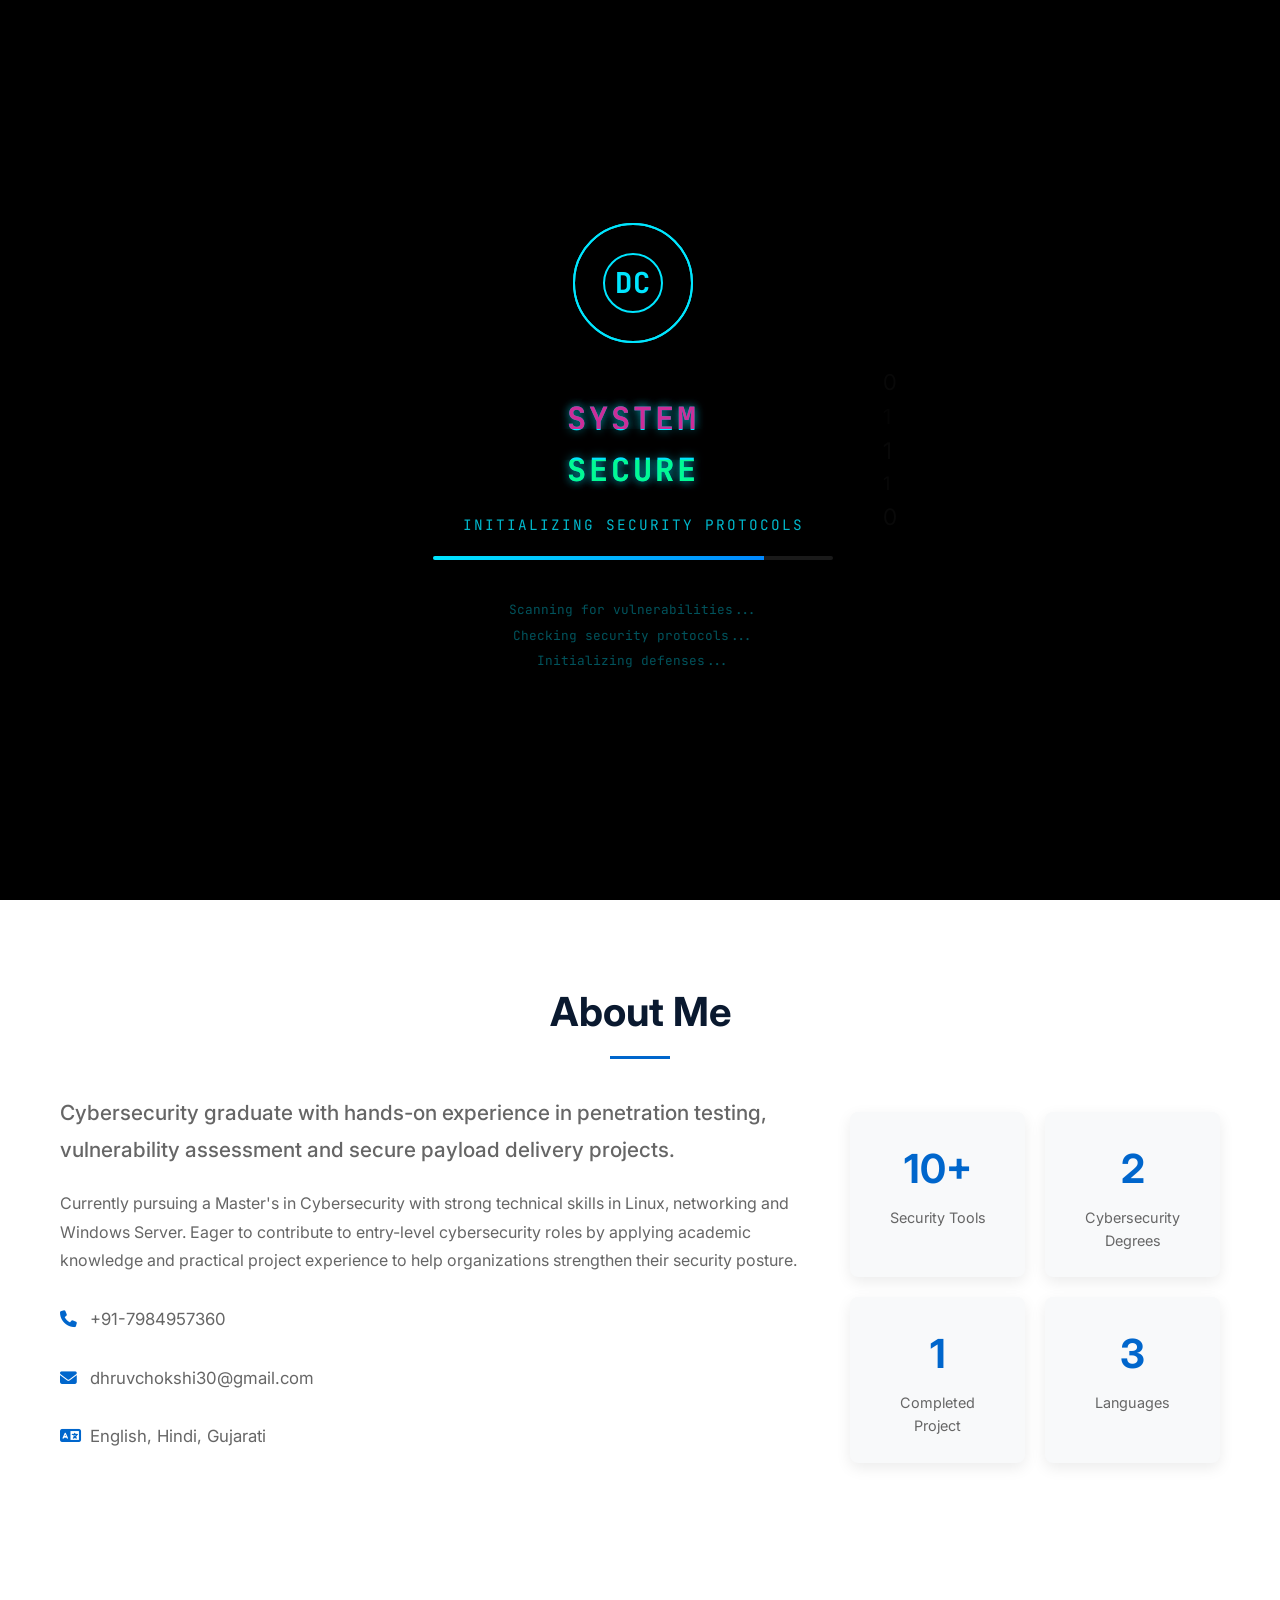
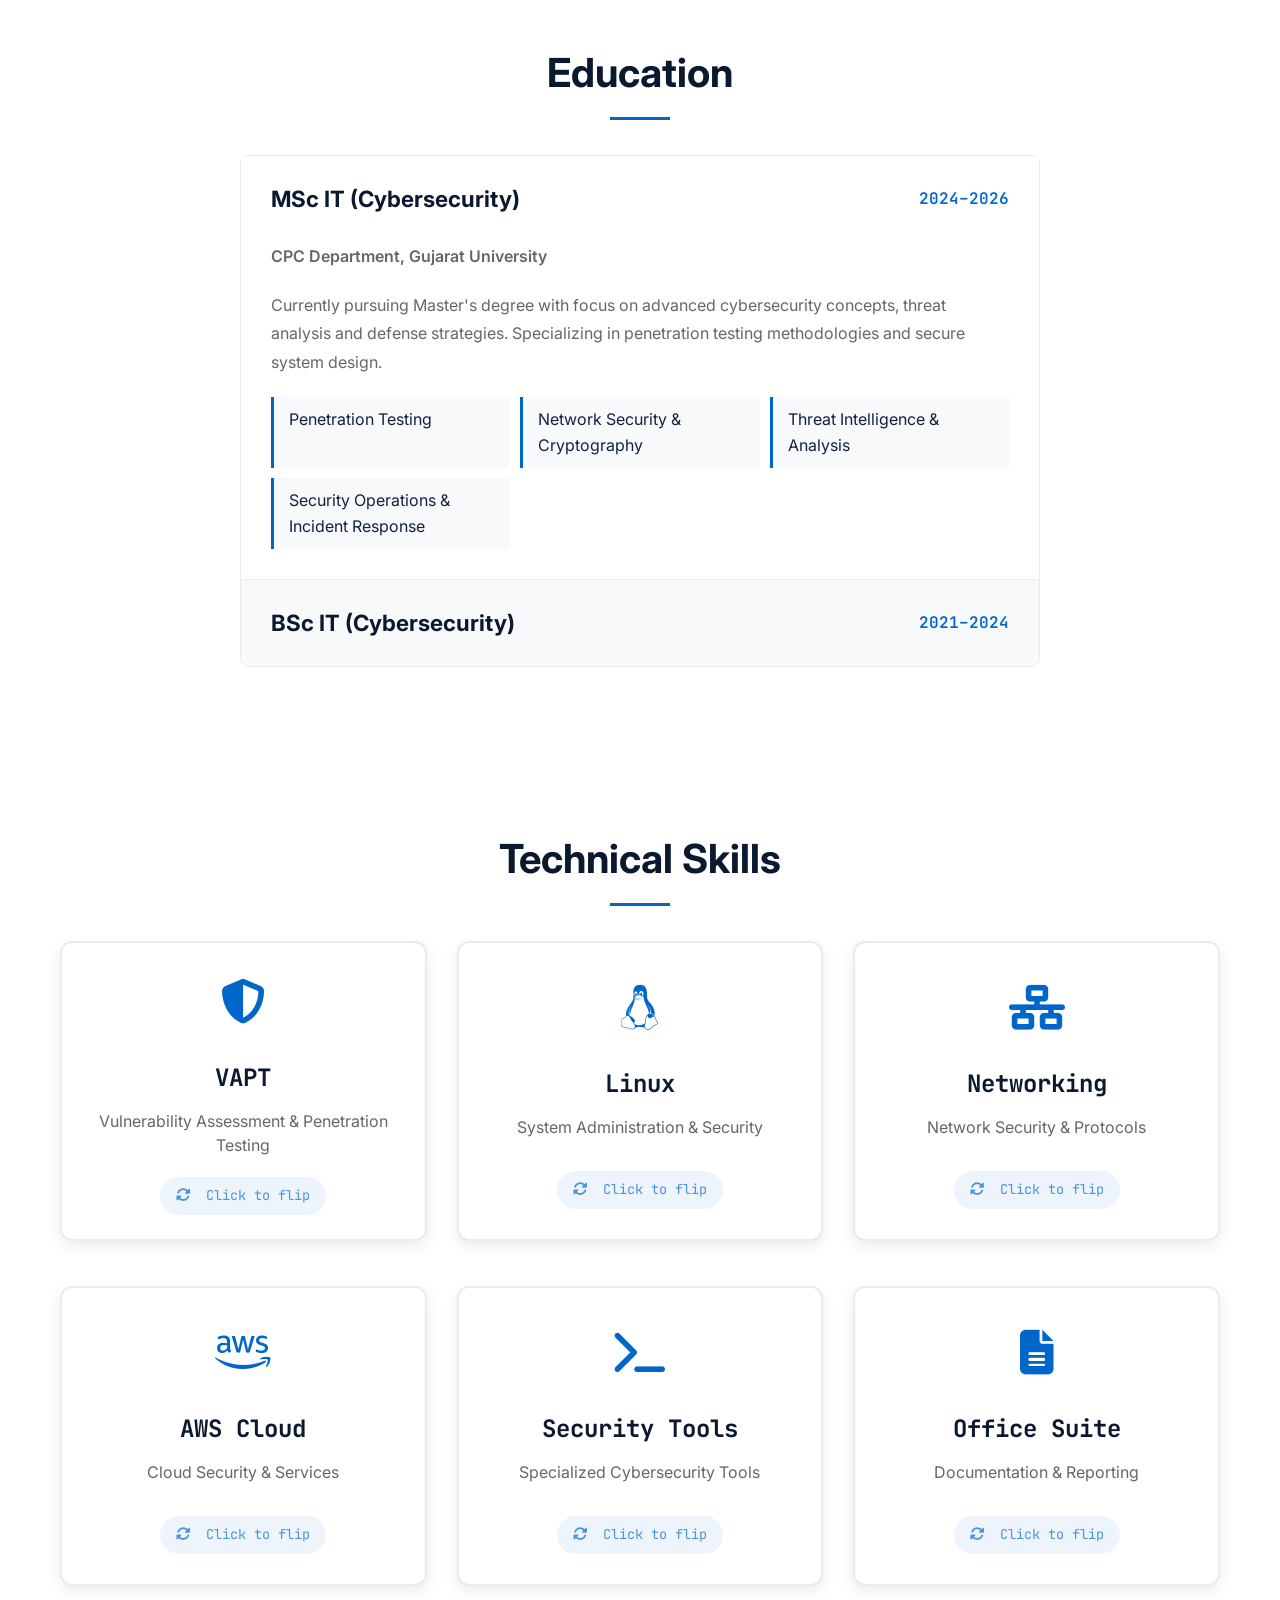
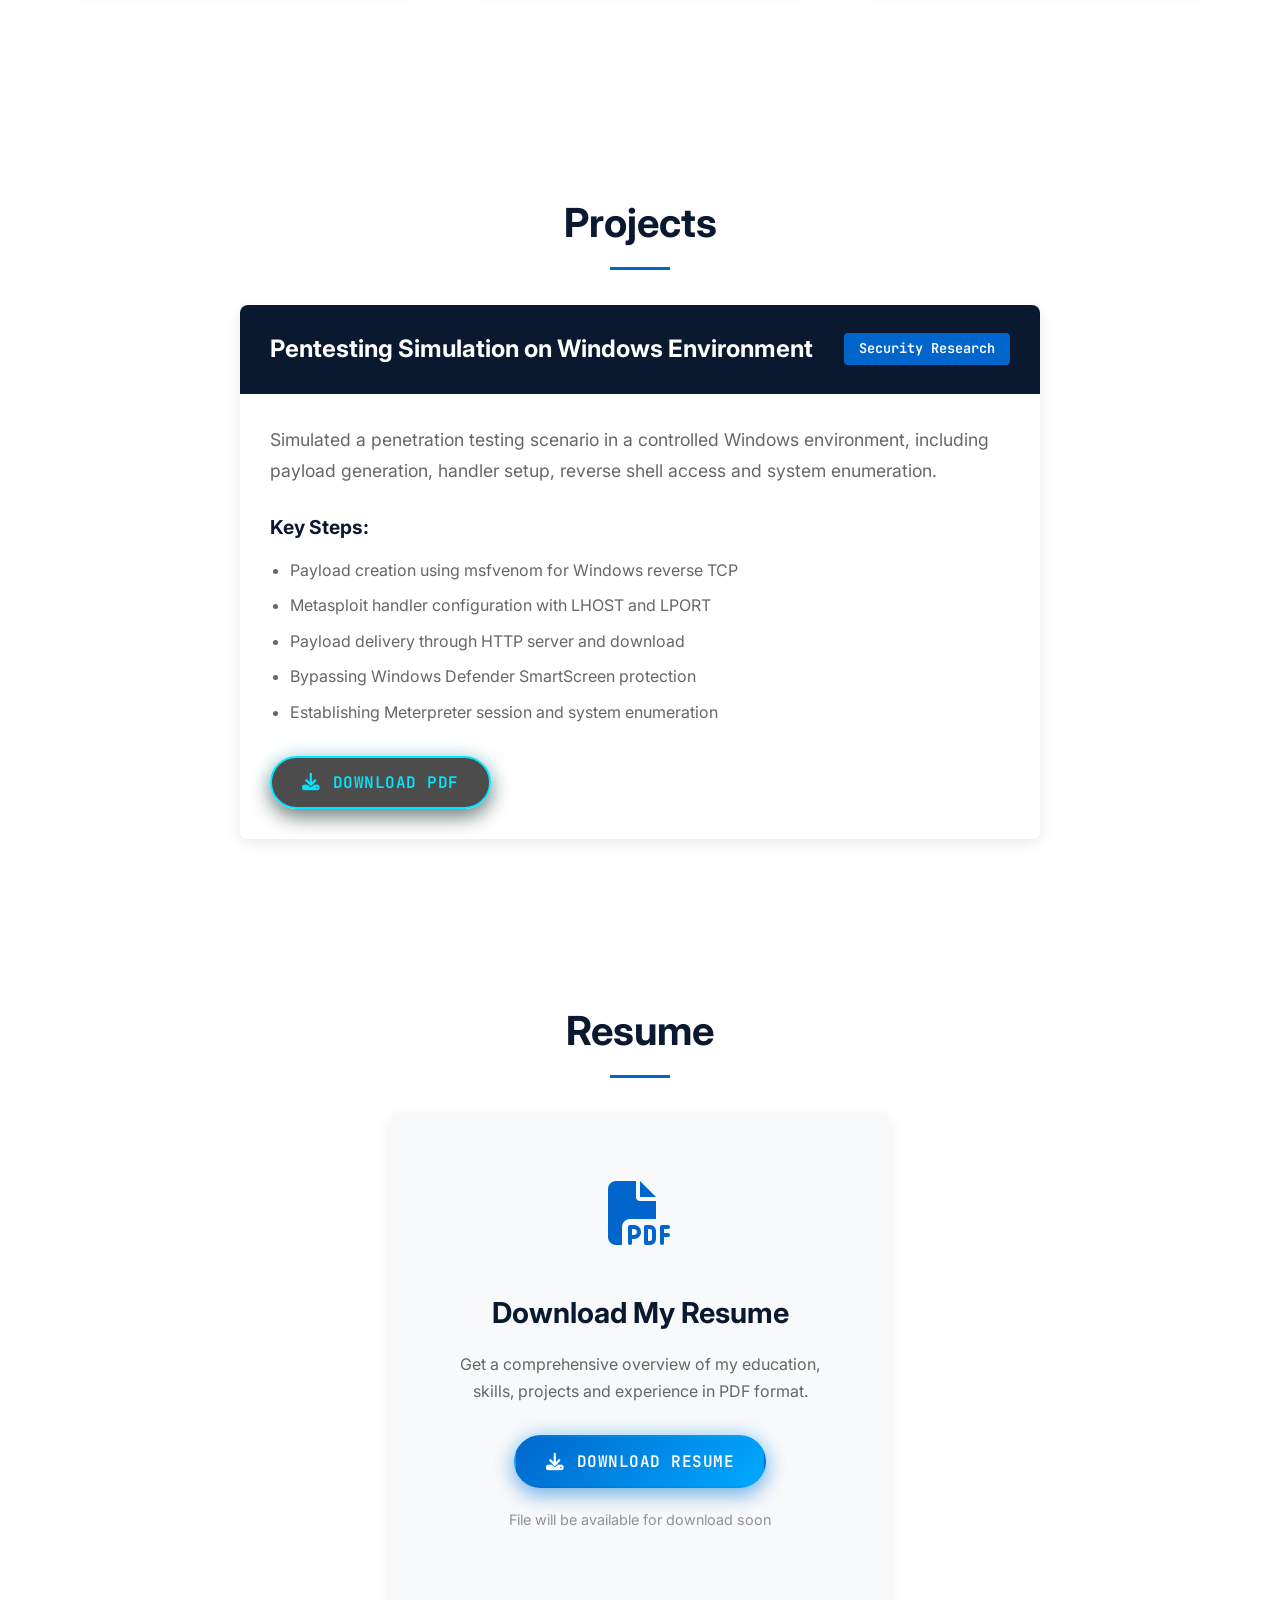
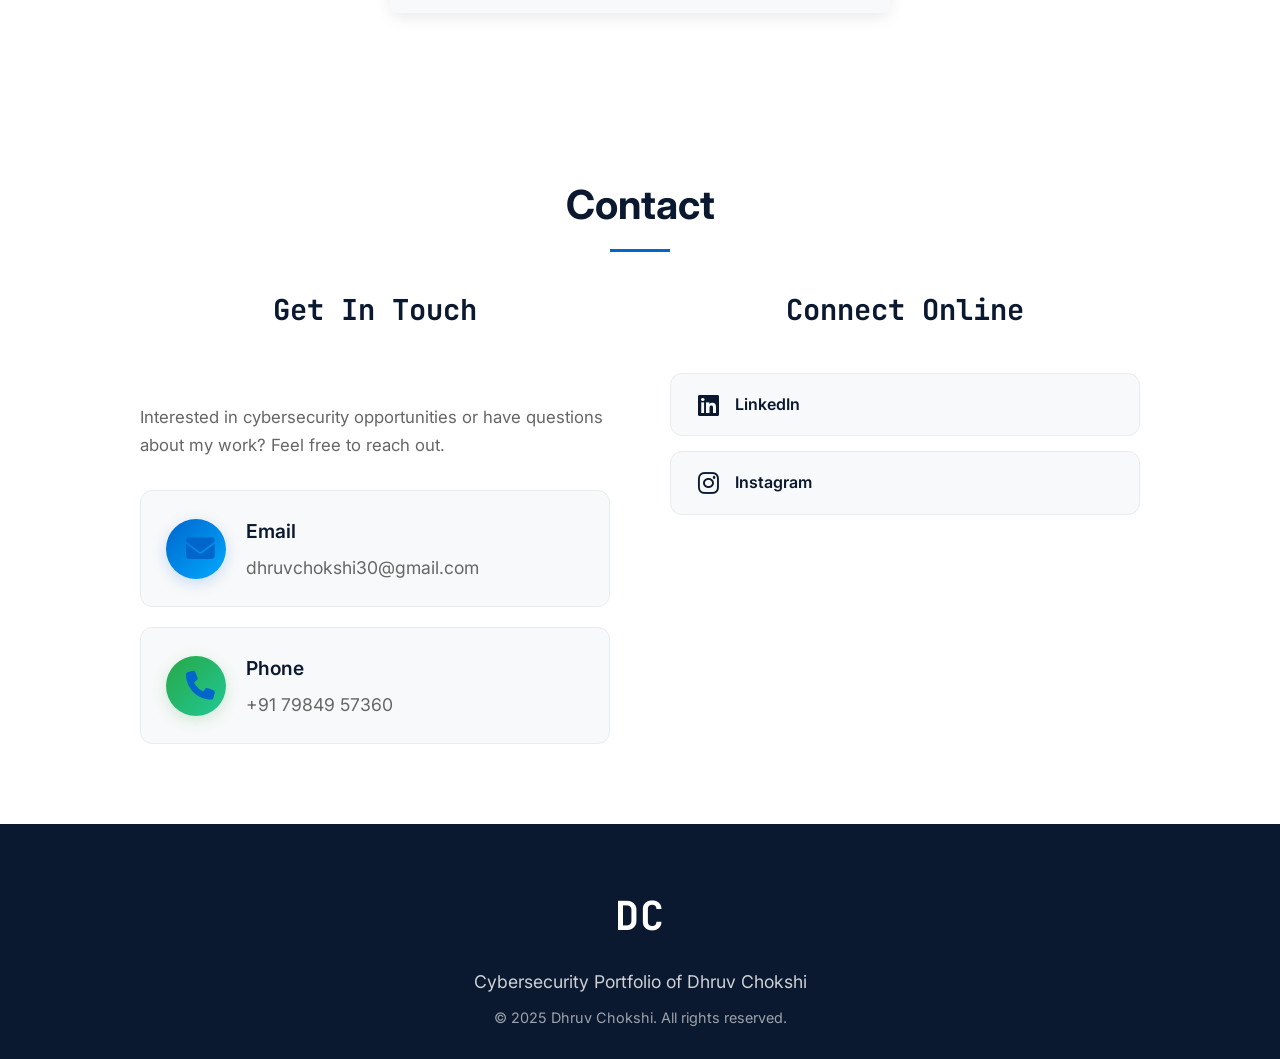
==== index.html @ 3a0dd7cf "Add files via upload" ====
<!DOCTYPE html>
<html lang="en">
<head>
    <meta charset="UTF-8">
    <meta name="viewport" content="width=device-width, initial-scale=1.0, maximum-scale=1.0, user-scalable=no">
    <title>Dhruv Chokshi | Cybersecurity Professional</title>
    <link rel="stylesheet" href="https://cdnjs.cloudflare.com/ajax/libs/font-awesome/6.4.0/css/all.min.css">
    <link rel="preconnect" href="https://fonts.googleapis.com">
    <link rel="preconnect" href="https://fonts.gstatic.com" crossorigin>
    <link href="https://fonts.googleapis.com/css2?family=Inter:wght@300;400;500;600;700&family=JetBrains+Mono:wght@300;400;500&display=swap" rel="stylesheet">
    <link rel="stylesheet" href="style.css">
</head>
<body>
    <!-- Loading Screen -->
    <div class="loading-screen" id="loadingScreen">
        <div class="cyber-loader">
            <div class="loader-shield">
                <div class="shield-ring"></div>
                <div class="shield-ring ring-2"></div>
                <div class="shield-core">
                    <span class="logo-text">DC</span>
                </div>
            </div>
            
            <!-- Glitch Text Container -->
            <div class="glitch-container">
                <div class="glitch-text" data-text="SYSTEM SECURE">SYSTEM SECURE</div>
                <div class="glitch-text glitch-text-2" data-text="SYSTEM SECURE">SYSTEM SECURE</div>
                <div class="glitch-text glitch-text-3" data-text="SYSTEM SECURE">SYSTEM SECURE</div>
                <div class="glitch-text glitch-text-4" data-text="SYSTEM SECURE">SYSTEM SECURE</div>
            </div>
            
            <div class="loading-status">
                <div class="status-text">Initializing Security Protocols</div>
                <div class="progress-container">
                    <div class="progress-bar"></div>
                    <div class="progress-info">
                        <span class="progress-percentage">0%</span>
                        <span class="progress-text">LOADING</span>
                    </div>
                    <!-- Percentage milestones -->
                    <div class="percentage-milestones">
                        <span class="milestone">20%</span>
                        <span class="milestone">50%</span>
                        <span class="milestone">70%</span>
                        <span class="milestone">100%</span>
                    </div>
                </div>
                <div class="scan-text">
                    <span class="scan-line">Scanning for vulnerabilities...</span>
                    <span class="scan-line">Checking security protocols...</span>
                    <span class="scan-line">Initializing defenses...</span>
                </div>
            </div>
        </div>
    </div>
    
    <!-- Navigation -->
    <nav id="navbar" class="navbar">
        <div class="nav-container">
            <a href="#home" class="logo">
                <span class="logo-text">DC</span>
            </a>
            
            <!-- Mobile Menu Button -->
            <div class="hamburger" id="hamburger">
                <div class="line"></div>
                <div class="line"></div>
                <div class="line"></div>
            </div>
            
            <!-- Navigation Menu -->
            <ul class="nav-menu" id="nav-menu">
                <li><a href="#home" class="nav-link">Home</a></li>
                <li><a href="#about" class="nav-link">About</a></li>
                <li><a href="#education" class="nav-link">Education</a></li>
                <li><a href="#skills" class="nav-link">Skills</a></li>
                <li><a href="#projects" class="nav-link">Projects</a></li>
                <li><a href="#contact" class="nav-link">Contact</a></li>
            </ul>
        </div>
    </nav>
    
    <!-- Mobile Overlay -->
    <div class="nav-overlay" id="navOverlay"></div>

    <!-- Hero Section -->
    <section id="home" class="hero">
        <!-- Video Background -->
        <div class="video-background">
            <video autoplay muted loop playsinline class="cyber-video">
                <source src="assets/hero-video.mp4" type="video/mp4">
            </video>
            <div class="video-overlay"></div>
        </div>
        
        <div class="container">
            <div class="hero-content">
                <div class="hero-text">
                    <h1 class="hero-title">Dhruv Chokshi</h1>
                    <h2 class="hero-subtitle">Cybersecurity Graduate</h2>
                    <p class="hero-description">
                        Passionate about securing digital environments through penetration testing, 
                        vulnerability assessment and threat analysis. Seeking entry-level opportunities 
                        to apply cybersecurity expertise.
                    </p>
                    
                    <div class="hero-buttons">
                        <a href="#projects" class="btn btn-primary">View Projects</a>
                        <a href="#contact" class="btn btn-outline">Contact Me</a>
                    </div>
                </div>
            </div>
        </div>
    </section>

    <!-- About Section -->
    <section id="about" class="section about">
        <div class="container">
            <h2 class="section-title">About Me</h2>
            <div class="about-content">
                <div class="about-text">
                    <p class="about-intro">
                        Cybersecurity graduate with hands-on experience in penetration testing, 
                        vulnerability assessment and secure payload delivery projects.
                    </p>
                    <p>
                        Currently pursuing a Master's in Cybersecurity with strong technical skills 
                        in Linux, networking and Windows Server. Eager to contribute to entry-level 
                        cybersecurity roles by applying academic knowledge and practical project 
                        experience to help organizations strengthen their security posture.
                    </p>
                    <div class="contact-info">
                        <p><i class="fas fa-phone"></i> +91-7984957360</p>
                        <p><i class="fas fa-envelope"></i> dhruvchokshi30@gmail.com</p>
                        <p><i class="fas fa-language"></i> English, Hindi, Gujarati</p>
                    </div>
                </div>
                <div class="about-stats">
                    <div class="stat">
                        <h3>10+</h3>
                        <p>Security Tools</p>
                    </div>
                    <div class="stat">
                        <h3>2</h3>
                        <p>Cybersecurity Degrees</p>
                    </div>
                    <div class="stat">
                        <h3>1</h3>
                        <p>Completed Project</p>
                    </div>
                    <div class="stat">
                        <h3>3</h3>
                        <p>Languages</p>
                    </div>
                </div>
            </div>
        </div>
    </section>

    <!-- Education Section -->
    <section id="education" class="section education">
        <div class="container">
            <h2 class="section-title">Education</h2>
            <div class="education-tabs">
                <div class="tab active" data-tab="msc">
                    <div class="tab-header">
                        <h3>MSc IT (Cybersecurity)</h3>
                        <span class="tab-year">2024–2026</span>
                    </div>
                    <div class="tab-content">
                        <div class="tab-details">
                            <p class="institution">CPC Department, Gujarat University</p>
                            <p>Currently pursuing Master's degree with focus on advanced cybersecurity concepts, 
                            threat analysis and defense strategies. Specializing in penetration testing 
                            methodologies and secure system design.</p>
                            <ul class="course-highlights">
                                <li>Penetration Testing</li>
                                <li>Network Security & Cryptography</li>
                                <li>Threat Intelligence & Analysis</li>
                                <li>Security Operations & Incident Response</li>
                            </ul>
                        </div>
                    </div>
                </div>
                <div class="tab" data-tab="bsc">
                    <div class="tab-header">
                        <h3>BSc IT (Cybersecurity)</h3>
                        <span class="tab-year">2021–2024</span>
                    </div>
                    <div class="tab-content">
                        <div class="tab-details">
                            <p class="institution">CPC Department, Gujarat University</p>
                            <p>Completed Bachelor's degree with foundational knowledge in cybersecurity 
                            principles, network security and ethical hacking. Developed practical skills 
                            through hands-on labs and projects.</p>
                            <ul class="course-highlights">
                                <li>Cybersecurity Fundamentals</li>
                                <li>Network Security Principles</li>
                                <li>Ethical Hacking Techniques</li>
                                <li>Secure System Administration</li>
                            </ul>
                        </div>
                    </div>
                </div>
            </div>
        </div>
    </section>

    <!-- Skills Section with Flip Cards -->
    <section id="skills" class="section skills">
        <div class="container">
            <h2 class="section-title">Technical Skills</h2>
            <div class="skills-grid">
                <!-- Flip Card 1 -->
                <div class="flip-card">
                    <div class="flip-card-inner">
                        <div class="flip-card-front">
                            <div class="skill-icon">
                                <i class="fas fa-shield-alt"></i>
                            </div>
                            <h3>VAPT</h3>
                            <p>Vulnerability Assessment & Penetration Testing</p>
                            <div class="flip-hint">
                                <i class="fas fa-sync-alt"></i> Click to flip
                            </div>
                        </div>
                        <div class="flip-card-back">
                            <h3>VAPT Tools</h3>
                            <ul class="skill-list">
                                <li>Nmap & Wireshark</li>
                                <li>Burp Suite</li>
                                <li>Metasploit Framework</li>
                                <li>OpenVAS</li>
                                <li>OWASP ZAP</li>
                            </ul>
                        </div>
                    </div>
                </div>

                <!-- Flip Card 2 -->
                <div class="flip-card">
                    <div class="flip-card-inner">
                        <div class="flip-card-front">
                            <div class="skill-icon">
                                <i class="fab fa-linux"></i>
                            </div>
                            <h3>Linux</h3>
                            <p>System Administration & Security</p>
                            <div class="flip-hint">
                                <i class="fas fa-sync-alt"></i> Click to flip
                            </div>
                        </div>
                        <div class="flip-card-back">
                            <h3>Linux Skills</h3>
                            <ul class="skill-list">
                                <li>Kali Linux</li>
                                <li>Ubuntu Server</li>
                                <li>Bash Scripting</li>
                                <li>System Hardening</li>
                                <li>Security Tools Setup</li>
                            </ul>
                        </div>
                    </div>
                </div>

                <!-- Flip Card 3 -->
                <div class="flip-card">
                    <div class="flip-card-inner">
                        <div class="flip-card-front">
                            <div class="skill-icon">
                                <i class="fas fa-network-wired"></i>
                            </div>
                            <h3>Networking</h3>
                            <p>Network Security & Protocols</p>
                            <div class="flip-hint">
                                <i class="fas fa-sync-alt"></i> Click to flip
                            </div>
                        </div>
                        <div class="flip-card-back">
                            <h3>Networking Skills</h3>
                            <ul class="skill-list">
                                <li>TCP/IP Protocols</li>
                                <li>Firewall Configuration</li>
                                <li>VPN Setup</li>
                                <li>Network Monitoring</li>
                                <li>Traffic Analysis</li>
                            </ul>
                        </div>
                    </div>
                </div>

                <!-- Flip Card 4 -->
                <div class="flip-card">
                    <div class="flip-card-inner">
                        <div class="flip-card-front">
                            <div class="skill-icon">
                                <i class="fab fa-aws"></i>
                            </div>
                            <h3>AWS Cloud</h3>
                            <p>Cloud Security & Services</p>
                            <div class="flip-hint">
                                <i class="fas fa-sync-alt"></i> Click to flip
                            </div>
                        </div>
                        <div class="flip-card-back">
                            <h3>AWS Skills</h3>
                            <ul class="skill-list">
                                <li>EC2 & S3 Security</li>
                                <li>IAM Policies</li>
                                <li>VPC Configuration</li>
                                <li>CloudWatch Monitoring</li>
                                <li>Security Groups</li>
                            </ul>
                        </div>
                    </div>
                </div>

                <!-- Flip Card 5 -->
                <div class="flip-card">
                    <div class="flip-card-inner">
                        <div class="flip-card-front">
                            <div class="skill-icon">
                                <i class="fas fa-terminal"></i>
                            </div>
                            <h3>Security Tools</h3>
                            <p>Specialized Cybersecurity Tools</p>
                            <div class="flip-hint">
                                <i class="fas fa-sync-alt"></i> Click to flip
                            </div>
                        </div>
                        <div class="flip-card-back">
                            <h3>Tool Proficiency</h3>
                            <ul class="skill-list">
                                <li>Metasploit</li>
                                <li>Burp Suite Pro</li>
                                <li>John the Ripper</li>
                                <li>Hashcat</li>
                                <li>Snort IDS</li>
                            </ul>
                        </div>
                    </div>
                </div>

                <!-- Flip Card 6 -->
                <div class="flip-card">
                    <div class="flip-card-inner">
                        <div class="flip-card-front">
                            <div class="skill-icon">
                                <i class="fas fa-file-alt"></i>
                            </div>
                            <h3>Office Suite</h3>
                            <p>Documentation & Reporting</p>
                            <div class="flip-hint">
                                <i class="fas fa-sync-alt"></i> Click to flip
                            </div>
                        </div>
                        <div class="flip-card-back">
                            <h3>Office Skills</h3>
                            <ul class="skill-list">
                                <li>Technical Documentation</li>
                                <li>Vulnerability Reports</li>
                                <li>Presentation Slides</li>
                                <li>Data Analysis</li>
                                <li>Project Planning</li>
                            </ul>
                        </div>
                    </div>
                </div>
            </div>
        </div>
    </section>

    <!-- Projects Section -->
    <section id="projects" class="section projects">
        <div class="container">
            <h2 class="section-title">Projects</h2>
            <div class="project-card">
                <div class="project-header">
                    <h3>Pentesting Simulation on Windows Environment</h3>
                    <div class="project-tag">Security Research</div>
                </div>
                <div class="project-content">
                    <p class="project-description">
                        Simulated a penetration testing scenario in a controlled Windows environment, 
                        including payload generation, handler setup, reverse shell access and system enumeration.
                    </p>
                    <div class="project-details">
                        <h4>Key Steps:</h4>
                        <ul>
                            <li>Payload creation using msfvenom for Windows reverse TCP</li>
                            <li>Metasploit handler configuration with LHOST and LPORT</li>
                            <li>Payload delivery through HTTP server and download</li>
                            <li>Bypassing Windows Defender SmartScreen protection</li>
                            <li>Establishing Meterpreter session and system enumeration</li>
                        </ul>
                    </div>
                    <div class="project-actions">
                        
                        <button class="btn btn-outline" id="download-ppt-btn">
                            <i class="fas fa-download"></i> Download PDF
                        </button>
                    </div>
                </div>
            </div>
        </div>
    </section>

    <!-- Resume Section -->
    <section id="resume" class="section resume">
        <div class="container">
            <h2 class="section-title">Resume</h2>
            <div class="resume-content">
                <div class="resume-card">
                    <div class="resume-icon">
                        <i class="fas fa-file-pdf"></i>
                    </div>
                    <h3>Download My Resume</h3>
                    <p>Get a comprehensive overview of my education, skills, projects and experience in PDF format.</p>
                    <button class="btn btn-primary" id="download-resume-btn">
                        <i class="fas fa-download"></i> Download Resume
                    </button>
                    <p class="resume-note">File will be available for download soon</p>
                </div>
            </div>
        </div>
    </section>

    <!-- Contact Section -->
    <section id="contact" class="section contact">
        <div class="container">
            <h2 class="section-title">Contact</h2>
            
            <!-- Headings in same line -->
            <div class="contact-headings">
                <h3 class="contact-heading">Get In Touch</h3>
                <h3 class="contact-heading">Connect Online</h3>
            </div>
            
            <!-- Content below headings -->
            <div class="contact-details">
                <div class="contact-info">
                    <p>Interested in cybersecurity opportunities or have questions about my work? Feel free to reach out.</p>
                    
                    <div class="contact-methods">
                        <a href="mailto:dhruvchokshi30@gmail.com" class="contact-method">
                            <div class="method-icon email-icon">
                                <i class="fas fa-envelope"></i>
                            </div>
                            <div class="method-details">
                                <h4>Email</h4>
                                <p>dhruvchokshi30@gmail.com</p>
                            </div>
                        </a>
                        
                        <a href="tel:+917984957360" class="contact-method">
                            <div class="method-icon phone-icon">
                                <i class="fas fa-phone"></i>
                            </div>
                            <div class="method-details">
                                <h4>Phone</h4>
                                <p>+91 79849 57360</p>
                            </div>
                        </a>
                    </div>
                </div>
                
                <div class="social-links">
                    <div class="social-icons">
                        <a href="https://linkedin.com" target="_blank" class="social-btn linkedin">
                            <i class="fab fa-linkedin"></i>
                            LinkedIn
                        </a>
                        <a href="https://instagram.com" target="_blank" class="social-btn instagram">
                            <i class="fab fa-instagram"></i>
                            Instagram
                        </a>
                    </div>
                </div>
            </div>
        </div>
    </section>
    
    <!-- Footer -->
    <footer class="footer">
        <div class="container">
            <div class="footer-content">
                <div class="footer-logo">DC</div>
                <p class="footer-text">Cybersecurity Portfolio of Dhruv Chokshi</p>
                <p class="footer-copyright">© 2025 Dhruv Chokshi. All rights reserved.</p>
            </div>
        </div>
    </footer>

    <script src="script.js"></script>
</body>
</html>
---- style.css ----
/* style.css */
:root {
    --primary: #0a192f;
    --secondary: #112240;
    --accent: #0066cc;
    --light: #f8f9fa;
    --white: #ffffff;
    --gray: #666666;
    --light-gray: #e9ecef;
    --shadow: 0 5px 15px rgba(0, 0, 0, 0.08);
    --transition: all 0.3s ease;
}

* {
    margin: 0;
    padding: 0;
    box-sizing: border-box;
}

html {
    scroll-behavior: smooth;
}

body {
    font-family: 'Inter', sans-serif;
    line-height: 1.6;
    color: #333;
    background-color: var(--white);
    overflow-x: hidden;
}

.container {
    width: 100%;
    max-width: 1200px;
    margin: 0 auto;
    padding: 0 20px;
}

.section {
    padding: 80px 0;
}

.section-title {
    font-size: 2.5rem;
    font-weight: 700;
    margin-bottom: 50px;
    text-align: center;
    color: var(--primary);
    position: relative;
}

.section-title::after {
    content: '';
    position: absolute;
    width: 60px;
    height: 3px;
    background: var(--accent);
    bottom: -15px;
    left: 50%;
    transform: translateX(-50%);
}

/* ========== LOADING SCREEN ========== */
.loading-screen {
    position: fixed;
    top: 0;
    left: 0;
    width: 100%;
    height: 100%;
    background-color: #000000;
    display: flex;
    justify-content: center;
    align-items: center;
    z-index: 9999;
    transition: opacity 0.5s ease, visibility 0.5s ease;
}

.loading-screen.hidden {
    opacity: 0;
    visibility: hidden;
}

.cyber-loader {
    text-align: center;
    max-width: 500px;
    width: 100%;
    padding: 20px;
}

.loader-shield {
    position: relative;
    width: 120px;
    height: 120px;
    margin: 0 auto 50px;
}

.shield-ring {
    position: absolute;
    top: 0;
    left: 0;
    width: 100%;
    height: 100%;
    border: 2px solid #00e6ff;
    border-radius: 50%;
    animation: pulseRing 2s ease-in-out infinite;
}

.shield-ring.ring-2 {
    animation-delay: 1s;
}

.shield-core {
    position: absolute;
    top: 50%;
    left: 50%;
    transform: translate(-50%, -50%);
    width: 60px;
    height: 60px;
    background: #000000;
    border-radius: 50%;
    display: flex;
    align-items: center;
    justify-content: center;
    font-size: 1.8rem;
    color: #00e6ff;
    font-family: 'JetBrains Mono', monospace;
    font-weight: 700;
    letter-spacing: 1px;
    border: 2px solid #00e6ff;
}

@keyframes pulseRing {
    0% {
        transform: scale(0.8);
        opacity: 0.8;
        border-color: #00e6ff;
    }
    50% {
        transform: scale(1);
        opacity: 0.3;
        border-color: #0088ff;
    }
    100% {
        transform: scale(0.8);
        opacity: 0.8;
        border-color: #00e6ff;
    }
}

/* Professional Glitch Effect */
.glitch-container {
    position: relative;
    margin: 40px auto;
    height: 60px;
}

.glitch-text {
    position: absolute;
    top: 0;
    left: 50%;
    transform: translateX(-50%);
    font-family: 'JetBrains Mono', monospace;
    font-size: 2rem;
    font-weight: 700;
    color: #00e6ff;
    text-transform: uppercase;
    letter-spacing: 3px;
    text-shadow: 0 0 10px rgba(0, 230, 255, 0.5);
}

/* Original text */
.glitch-text {
    animation: glitch-main 3s infinite;
}

/* Glitch layers */
.glitch-text-2 {
    color: #ff0080;
    animation: glitch-2 3s infinite;
    clip-path: polygon(0 0, 100% 0, 100% 35%, 0 35%);
    opacity: 0.8;
}

.glitch-text-3 {
    color: #00ff80;
    animation: glitch-3 3s infinite;
    clip-path: polygon(0 65%, 100% 65%, 100% 100%, 0 100%);
    opacity: 0.8;
}

.glitch-text-4 {
    color: #ffff00;
    animation: glitch-4 3s infinite;
    opacity: 0;
}

/* Glitch animations */
@keyframes glitch-main {
    0%, 100% {
        transform: translateX(-50%);
    }
    5% {
        transform: translate(calc(-50% - 2px), 1px);
    }
    10% {
        transform: translateX(-50%);
    }
    15% {
        transform: translate(calc(-50% + 2px), -1px);
    }
    20% {
        transform: translateX(-50%);
    }
    45% {
        transform: translateX(-50%);
    }
    50% {
        transform: translate(calc(-50% - 1px), 2px);
    }
    55% {
        transform: translateX(-50%);
    }
    60% {
        transform: translate(calc(-50% + 1px), -2px);
    }
    65% {
        transform: translateX(-50%);
    }
}

@keyframes glitch-2 {
    0%, 100% {
        transform: translateX(-50%);
        opacity: 0;
    }
    2%, 6% {
        transform: translate(calc(-50% - 3px), 0);
        opacity: 0.8;
    }
    8% {
        transform: translateX(-50%);
        opacity: 0;
    }
    52%, 56% {
        transform: translate(calc(-50% + 3px), 0);
        opacity: 0.8;
    }
    58% {
        transform: translateX(-50%);
        opacity: 0;
    }
}

@keyframes glitch-3 {
    0%, 100% {
        transform: translateX(-50%);
        opacity: 0;
    }
    4%, 8% {
        transform: translate(calc(-50% + 3px), 0);
        opacity: 0.8;
    }
    10% {
        transform: translateX(-50%);
        opacity: 0;
    }
    54%, 58% {
        transform: translate(calc(-50% - 3px), 0);
        opacity: 0.8;
    }
    60% {
        transform: translateX(-50%);
        opacity: 0;
    }
}

@keyframes glitch-4 {
    0%, 100% {
        opacity: 0;
        transform: translateX(-50%) scale(1);
    }
    30% {
        opacity: 0.5;
        transform: translateX(-50%) scale(1.02);
    }
    32% {
        opacity: 0;
    }
}

/* Loading Status */
.loading-status {
    margin-top: 60px;
}

.status-text {
    color: #00e6ff;
    margin-bottom: 20px;
    font-family: 'JetBrains Mono', monospace;
    font-size: 0.9rem;
    text-transform: uppercase;
    letter-spacing: 2px;
    opacity: 0.8;
}

.progress-container {
    position: relative;
    height: 4px;
    background: rgba(255, 255, 255, 0.1);
    border-radius: 2px;
    overflow: hidden;
    margin-bottom: 20px;
    max-width: 400px;
    margin-left: auto;
    margin-right: auto;
}

.progress-bar {
    position: absolute;
    top: 0;
    left: 0;
    height: 100%;
    width: 0%;
    background: linear-gradient(90deg, #00e6ff, #0088ff);
    transition: width 0.3s ease;
}

.progress-info {
    display: flex;
    justify-content: space-between;
    align-items: center;
    max-width: 400px;
    margin: 0 auto 15px;
    font-family: 'JetBrains Mono', monospace;
}

.progress-percentage {
    color: #00e6ff;
    font-size: 1.5rem;
    font-weight: 700;
    text-shadow: 0 0 10px rgba(0, 230, 255, 0.5);
}

.progress-text {
    color: rgba(255, 255, 255, 0.6);
    font-size: 0.9rem;
    text-transform: uppercase;
    letter-spacing: 1px;
}

/* Percentage Milestones */
.percentage-milestones {
    display: flex;
    justify-content: space-between;
    max-width: 400px;
    margin: 0 auto;
    position: relative;
    padding-top: 20px;
}

.percentage-milestones::before {
    content: '';
    position: absolute;
    top: 8px;
    left: 0;
    width: 100%;
    height: 1px;
    background: rgba(0, 230, 255, 0.2);
}

.milestone {
    color: rgba(255, 255, 255, 0.4);
    font-family: 'JetBrains Mono', monospace;
    font-size: 0.8rem;
    position: relative;
    transition: all 0.3s ease;
}

.milestone::before {
    content: '';
    position: absolute;
    top: -13px;
    left: 50%;
    transform: translateX(-50%);
    width: 6px;
    height: 6px;
    background: rgba(0, 230, 255, 0.3);
    border-radius: 50%;
}

.milestone.active {
    color: #00e6ff;
    text-shadow: 0 0 8px rgba(0, 230, 255, 0.5);
}

.milestone.active::before {
    background: #00e6ff;
    box-shadow: 0 0 10px rgba(0, 230, 255, 0.8);
    animation: milestonePulse 1s infinite;
}

@keyframes milestonePulse {
    0%, 100% {
        transform: translateX(-50%) scale(1);
    }
    50% {
        transform: translateX(-50%) scale(1.5);
    }
}

.scan-text {
    margin-top: 40px;
}

.scan-line {
    display: block;
    color: rgba(0, 230, 255, 0.6);
    font-family: 'JetBrains Mono', monospace;
    font-size: 0.8rem;
    opacity: 0.6;
    margin-bottom: 5px;
    animation: scanFade 3s ease-in-out infinite;
}

.scan-line:nth-child(2) {
    animation-delay: 1s;
}

.scan-line:nth-child(3) {
    animation-delay: 2s;
}

@keyframes scanFade {
    0%, 100% {
        opacity: 0.3;
    }
    50% {
        opacity: 1;
    }
}

/* ========== NAVIGATION ========== */
.navbar {
    position: fixed;
    top: 0;
    width: 100%;
    background-color: rgba(10, 25, 47, 0.95);
    backdrop-filter: blur(10px);
    z-index: 1000;
    transition: var(--transition);
    border-bottom: 1px solid rgba(0, 230, 255, 0.1);
}

.nav-container {
    display: flex;
    justify-content: space-between;
    align-items: center;
    padding: 20px;
    max-width: 1200px;
    margin: 0 auto;
}

.logo {
    font-size: 1.8rem;
    font-weight: 700;
    color: #00e6ff;
    text-decoration: none;
    font-family: 'JetBrains Mono', monospace;
    letter-spacing: 2px;
    display: flex;
    align-items: center;
    gap: 5px;
}

.logo-text {
    position: relative;
}

.logo-text::after {
    content: '';
    position: absolute;
    bottom: -5px;
    left: 0;
    width: 100%;
    height: 2px;
    background: #00e6ff;
    transform: scaleX(0);
    transition: transform 0.3s ease;
}

.logo:hover .logo-text::after {
    transform: scaleX(1);
}

/* Desktop Navigation Menu */
.nav-menu {
    display: flex;
    list-style: none;
    gap: 40px;
    margin: 0;
    padding: 0;
}

.nav-link {
    color: #ccd6f6;
    text-decoration: none;
    font-weight: 500;
    font-size: 1rem;
    position: relative;
    padding: 5px 0;
    transition: var(--transition);
    font-family: 'Inter', sans-serif;
}

.nav-link::after {
    content: '';
    position: absolute;
    bottom: 0;
    left: 0;
    width: 0;
    height: 2px;
    background: #00e6ff;
    transition: width 0.3s ease;
}

.nav-link:hover::after,
.nav-link.active::after {
    width: 100%;
}

.nav-link:hover {
    color: #00e6ff;
}

.nav-link.active {
    color: #00e6ff;
}

/* Mobile Menu Button */
.hamburger {
    display: none;
    cursor: pointer;
    flex-direction: column;
    gap: 4px;
    z-index: 1001;
    padding: 5px;
}

.hamburger .line {
    width: 25px;
    height: 2px;
    background-color: #00e6ff;
    transition: var(--transition);
}

/* Mobile Overlay */
.nav-overlay {
    display: none;
    position: fixed;
    top: 0;
    left: 0;
    width: 100%;
    height: 100%;
    background-color: rgba(0, 0, 0, 0.7);
    z-index: 998;
    opacity: 0;
    transition: opacity 0.3s ease;
}

.nav-overlay.active {
    opacity: 1;
}

/* ========== MOBILE NAVIGATION ========== */
@media (max-width: 768px) {
    .hamburger {
        display: flex;
    }
    
    .nav-menu {
        position: fixed;
        top: 0;
        right: -100%;
        flex-direction: column;
        background-color: rgba(10, 25, 47, 0.98);
        backdrop-filter: blur(15px);
        width: 280px;
        height: 100vh;
        text-align: left;
        transition: 0.4s ease;
        padding: 100px 30px 40px;
        gap: 25px;
        z-index: 1000;
        border-left: 1px solid rgba(0, 230, 255, 0.1);
        box-shadow: -5px 0 30px rgba(0, 0, 0, 0.3);
        overflow-y: auto;
    }
    
    .nav-menu.active {
        right: 0;
    }
    
    .nav-link {
        font-size: 1.2rem;
        padding: 12px 15px;
        display: block;
        color: #ccd6f6;
        border-radius: 5px;
        transition: all 0.3s ease;
    }
    
    .nav-link:hover {
        background-color: rgba(0, 230, 255, 0.1);
        color: #00e6ff;
        padding-left: 20px;
    }
    
    /* Hamburger Animation */
    .hamburger.active .line:nth-child(2) {
        opacity: 0;
    }
    
    .hamburger.active .line:nth-child(1) {
        transform: translateY(6px) rotate(45deg);
    }
    
    .hamburger.active .line:nth-child(3) {
        transform: translateY(-6px) rotate(-45deg);
    }
    
    /* Show overlay when menu is active */
    .nav-overlay.active {
        display: block;
    }
}

/* ========== HERO SECTION ========== */
.hero {
    padding: 0;
    min-height: 100vh;
    display: flex;
    align-items: center;
    justify-content: center;
    position: relative;
    overflow: hidden;
    background-color: #000000;
}

.video-background {
    position: absolute;
    top: 0;
    left: 0;
    width: 100%;
    height: 100%;
    z-index: 1;
    overflow: hidden;
}

.cyber-video {
    position: absolute;
    top: 50%;
    left: 50%;
    min-width: 100%;
    min-height: 100%;
    width: auto;
    height: auto;
    transform: translate(-50%, -50%);
    object-fit: cover;
    opacity: 1;
}

.video-overlay {
    position: absolute;
    top: 0;
    left: 0;
    width: 100%;
    height: 100%;
    background: rgba(0, 0, 0, 0.4);
    z-index: 2;
}

.hero-content {
    position: relative;
    z-index: 3;
    width: 100%;
    max-width: 1200px;
    margin: 0 auto;
    padding: 0 20px;
    text-align: center;
}

.hero-text {
    max-width: 800px;
    margin: 0 auto;
    text-align: center;
    padding: 20px;
    box-sizing: border-box;
}

/* Fix name overflow */
.hero-title {
    font-size: 3.5rem;
    font-weight: 800;
    line-height: 1.1;
    margin-bottom: 20px;
    color: #ffffff;
    text-shadow: 
        0 4px 8px rgba(0, 0, 0, 0.9),
        0 8px 16px rgba(0, 0, 0, 0.8);
    letter-spacing: 1px;
    animation: fadeInUp 1s ease;
    word-break: keep-all;
    overflow-wrap: break-word;
    hyphens: auto;
    padding: 0 10px;
}

.hero-subtitle {
    font-size: 1.8rem;
    color: #00e6ff;
    margin-bottom: 30px;
    font-weight: 600;
    text-shadow: 
        0 3px 6px rgba(0, 0, 0, 0.9),
        0 6px 12px rgba(0, 0, 0, 0.8);
    animation: fadeInUp 1s ease 0.2s both;
    font-family: 'JetBrains Mono', monospace;
    padding: 0 10px;
}

.hero-description {
    font-size: 1.2rem;
    color: rgba(255, 255, 255, 0.98);
    margin-bottom: 40px;
    line-height: 1.8;
    max-width: 700px;
    margin-left: auto;
    margin-right: auto;
    animation: fadeInUp 1s ease 0.4s both;
    padding: 25px;
    border-radius: 15px;
    background: rgba(0, 0, 0, 0.5);
    backdrop-filter: blur(10px);
    border: 1px solid rgba(255, 255, 255, 0.1);
    box-shadow: 0 10px 30px rgba(0, 0, 0, 0.4);
    box-sizing: border-box;
}

/* Enhanced Buttons */
.hero-buttons {
    display: flex;
    gap: 25px;
    justify-content: center;
    animation: fadeInUp 1s ease 0.8s both;
    padding: 0 10px;
    flex-wrap: wrap;
}

.btn {
    display: inline-flex;
    align-items: center;
    gap: 12px;
    padding: 14px 30px;
    border-radius: 50px;
    font-weight: 600;
    text-decoration: none;
    cursor: pointer;
    border: 2px solid transparent;
    transition: all 0.3s ease;
    font-size: 1rem;
    font-family: 'JetBrains Mono', monospace;
    letter-spacing: 0.5px;
    text-transform: uppercase;
    white-space: nowrap;
}

.btn-primary {
    background: linear-gradient(135deg, #0066cc, #00aaff);
    color: #ffffff;
    box-shadow: 
        0 8px 20px rgba(0, 102, 204, 0.4),
        0 0 20px rgba(0, 170, 255, 0.3);
}

.btn-primary:hover {
    background: linear-gradient(135deg, #0055aa, #0099ee);
    transform: translateY(-5px) scale(1.05);
    box-shadow: 
        0 12px 25px rgba(0, 102, 204, 0.6),
        0 0 30px rgba(0, 170, 255, 0.4);
}

.btn-outline {
    background: rgba(0, 0, 0, 0.7);
    color: #00e6ff;
    border-color: #00e6ff;
    backdrop-filter: blur(10px);
    box-shadow: 
        0 8px 20px rgba(0, 0, 0, 0.5),
        0 0 20px rgba(0, 230, 255, 0.2);
}

.btn-outline:hover {
    background: rgba(0, 0, 0, 0.8);
    color: #ffffff;
    border-color: #00e6ff;
    transform: translateY(-5px) scale(1.05);
    box-shadow: 
        0 12px 25px rgba(0, 0, 0, 0.6),
        0 0 30px rgba(0, 230, 255, 0.3);
}

.btn i {
    font-size: 1.1rem;
}

@keyframes fadeInUp {
    from {
        opacity: 0;
        transform: translateY(40px);
    }
    to {
        opacity: 1;
        transform: translateY(0);
    }
}

/* ========== ABOUT SECTION ========== */
.about-content {
    display: grid;
    grid-template-columns: 2fr 1fr;
    gap: 50px;
    align-items: center;
}

.about-text p {
    color: var(--gray);
    margin-bottom: 20px;
    line-height: 1.8;
}

.about-intro {
    font-size: 1.3rem;
    color: var(--primary);
    margin-bottom: 25px;
    font-weight: 500;
}

.contact-info {
    margin-top: 30px;
}

.contact-info p {
    display: flex;
    align-items: center;
    gap: 10px;
    margin-bottom: 10px;
    color: var(--gray);
}

.contact-info i {
    color: var(--accent);
    width: 20px;
}

.about-stats {
    display: grid;
    grid-template-columns: repeat(2, 1fr);
    gap: 20px;
}

.stat {
    background-color: var(--light);
    padding: 25px;
    border-radius: 8px;
    text-align: center;
    box-shadow: var(--shadow);
    transition: var(--transition);
}

.stat:hover {
    transform: translateY(-5px);
}

.stat h3 {
    font-size: 2.5rem;
    color: var(--accent);
    margin-bottom: 5px;
}

.stat p {
    color: var(--gray);
    font-size: 0.9rem;
}

/* ========== EDUCATION SECTION ========== */
.education-tabs {
    max-width: 800px;
    margin: 0 auto;
    border: 1px solid var(--light-gray);
    border-radius: 8px;
    overflow: hidden;
}

.tab {
    border-bottom: 1px solid var(--light-gray);
    transition: var(--transition);
}

.tab:last-child {
    border-bottom: none;
}

.tab-header {
    padding: 25px 30px;
    cursor: pointer;
    display: flex;
    justify-content: space-between;
    align-items: center;
    background-color: var(--light);
    transition: var(--transition);
}

.tab.active .tab-header {
    background-color: var(--white);
}

.tab-header h3 {
    font-size: 1.4rem;
    color: var(--primary);
    margin: 0;
}

.tab-year {
    color: var(--accent);
    font-weight: 600;
    font-family: 'JetBrains Mono', monospace;
}

.tab-content {
    max-height: 0;
    overflow: hidden;
    transition: max-height 0.5s ease;
}

.tab.active .tab-content {
    max-height: 500px;
}

.tab-details {
    padding: 0 30px 30px;
}

.institution {
    color: var(--accent);
    font-weight: 600;
    margin-bottom: 15px;
}

.tab-details p {
    color: var(--gray);
    margin-bottom: 20px;
    line-height: 1.8;
}

.course-highlights {
    list-style: none;
    display: grid;
    grid-template-columns: repeat(auto-fit, minmax(200px, 1fr));
    gap: 10px;
}

.course-highlights li {
    padding: 10px 15px;
    background-color: var(--light);
    border-left: 3px solid var(--accent);
    color: var(--secondary);
}

/* ========== SKILLS SECTION - FIXED FOR LAST SKILL VISIBILITY ========== */
.skills-grid {
    display: grid;
    grid-template-columns: repeat(auto-fit, minmax(320px, 1fr));
    gap: 30px;
    perspective: 1000px;
    padding-bottom: 30px; /* Added padding to ensure last skill is visible */
}

.flip-card {
    height: 300px;
    perspective: 1000px;
    margin-bottom: 15px; /* Added margin for better spacing */
}

.flip-card-inner {
    position: relative;
    width: 100%;
    height: 100%;
    text-align: center;
    transition: transform 0.6s;
    transform-style: preserve-3d;
}

.flip-card:hover .flip-card-inner {
    transform: rotateY(180deg);
}

.flip-card-front, .flip-card-back {
    position: absolute;
    width: 100%;
    height: 100%;
    backface-visibility: hidden;
    border-radius: 12px;
    padding: 30px 25px;
    display: flex;
    flex-direction: column;
    box-sizing: border-box;
    overflow: hidden;
}

.flip-card-front {
    background-color: var(--white);
    border: 2px solid var(--light-gray);
    color: var(--primary);
    box-shadow: var(--shadow);
    justify-content: center;
    align-items: center;
}

.flip-card-back {
    background-color: var(--primary);
    color: var(--white);
    transform: rotateY(180deg);
    box-shadow: var(--shadow);
    justify-content: flex-start;
    overflow-y: auto; /* Ensure content is scrollable if needed */
}

.skill-icon {
    font-size: 2.8rem;
    color: var(--accent);
    margin-bottom: 20px;
    flex-shrink: 0;
}

.flip-card-front h3 {
    font-size: 1.5rem;
    margin-bottom: 12px;
    font-family: 'JetBrains Mono', monospace;
    color: var(--primary);
    flex-shrink: 0;
}

.flip-card-front p {
    color: var(--gray);
    margin-bottom: 20px;
    font-size: 1rem;
    line-height: 1.5;
    padding: 0 10px;
    flex-shrink: 0;
}

.flip-hint {
    color: var(--accent);
    font-size: 0.85rem;
    font-family: 'JetBrains Mono', monospace;
    opacity: 0.7;
    padding: 8px 16px;
    background: rgba(0, 102, 204, 0.1);
    border-radius: 20px;
    margin-top: auto;
    flex-shrink: 0;
}

.flip-hint i {
    margin-right: 8px;
    font-size: 0.9rem;
}

.flip-card-back h3 {
    font-size: 1.4rem;
    margin-bottom: 20px;
    color: var(--white);
    font-family: 'JetBrains Mono', monospace;
    text-align: center;
    width: 100%;
    padding-bottom: 15px;
    border-bottom: 1px solid rgba(255, 255, 255, 0.2);
    flex-shrink: 0;
}

.skill-list {
    list-style: none;
    text-align: left;
    margin: 0;
    padding: 0;
    width: 100%;
    flex-grow: 1;
    overflow-y: auto;
    max-height: calc(100% - 70px);
    padding-right: 5px; /* Add some padding for scrollbar */
}

/* Custom scrollbar for skill list */
.skill-list::-webkit-scrollbar {
    width: 4px;
}

.skill-list::-webkit-scrollbar-track {
    background: rgba(255, 255, 255, 0.1);
    border-radius: 2px;
}

.skill-list::-webkit-scrollbar-thumb {
    background: var(--accent);
    border-radius: 2px;
}

.skill-list li {
    padding: 10px 0;
    color: var(--white);
    border-bottom: 1px solid rgba(255, 255, 255, 0.1);
    font-family: 'Inter', sans-serif;
    font-size: 0.95rem;
    line-height: 1.4;
    display: flex;
    align-items: flex-start;
}

/* Ensure last item in list is visible */
.skill-list li:last-child {
    border-bottom: none;
    padding-bottom: 5px;
    margin-bottom: 5px;
}

.skill-list li:before {
    content: "▸";
    color: var(--accent);
    margin-right: 12px;
    font-size: 1.1rem;
    flex-shrink: 0;
    margin-top: 2px;
}

/* ========== PROJECTS SECTION ========== */
.project-card {
    max-width: 800px;
    margin: 0 auto;
    background-color: var(--white);
    border-radius: 8px;
    overflow: hidden;
    box-shadow: var(--shadow);
}

.project-header {
    padding: 25px 30px;
    background-color: var(--primary);
    color: var(--white);
    display: flex;
    justify-content: space-between;
    align-items: center;
}

.project-header h3 {
    font-size: 1.5rem;
    margin: 0;
}

.project-tag {
    background-color: var(--accent);
    color: var(--white);
    padding: 5px 15px;
    border-radius: 4px;
    font-size: 0.85rem;
    font-weight: 600;
    font-family: 'JetBrains Mono', monospace;
}

.project-content {
    padding: 30px;
}

.project-description {
    font-size: 1.1rem;
    color: var(--gray);
    margin-bottom: 25px;
    line-height: 1.8;
}

.project-details h4 {
    color: var(--primary);
    margin-bottom: 15px;
    font-size: 1.2rem;
}

.project-details ul {
    padding-left: 20px;
    margin-bottom: 30px;
}

.project-details li {
    margin-bottom: 10px;
    color: var(--gray);
}

.project-actions {
    display: flex;
    gap: 15px;
}

/* ========== RESUME SECTION ========== */
.resume-content {
    display: flex;
    justify-content: center;
}

.resume-card {
    text-align: center;
    max-width: 500px;
    padding: 50px;
    background-color: var(--light);
    border-radius: 8px;
    box-shadow: var(--shadow);
}

.resume-icon {
    font-size: 4rem;
    color: var(--accent);
    margin-bottom: 25px;
}

.resume-card h3 {
    font-size: 1.8rem;
    color: var(--primary);
    margin-bottom: 15px;
}

.resume-card p {
    color: var(--gray);
    margin-bottom: 30px;
    line-height: 1.7;
}

.resume-note {
    font-size: 0.9rem;
    color: var(--gray);
    margin-top: 20px;
    opacity: 0.7;
}

/* ========== CONTACT SECTION ========== */
.contact-headings {
    display: grid;
    grid-template-columns: 1fr 1fr;
    gap: 60px;
    max-width: 1000px;
    margin: 0 auto 40px;
    align-items: center;
}

.contact-heading {
    font-size: 1.8rem;
    color: var(--primary);
    margin: 0;
    font-family: 'JetBrains Mono', monospace;
    position: relative;
    text-align: center;
}

.contact-details {
    display: grid;
    grid-template-columns: 1fr 1fr;
    gap: 60px;
    max-width: 1000px;
    margin: 0 auto;
    align-items: start;
}

.contact-info p {
    color: var(--gray);
    margin-bottom: 30px;
    line-height: 1.7;
    font-size: 1.05rem;
}

.contact-methods {
    display: flex;
    flex-direction: column;
    gap: 20px;
}

.contact-method {
    display: flex;
    align-items: center;
    gap: 20px;
    text-decoration: none;
    padding: 25px;
    background-color: var(--light);
    border-radius: 12px;
    transition: var(--transition);
    border: 1px solid var(--light-gray);
}

.contact-method:hover {
    transform: translateY(-5px);
    box-shadow: var(--shadow);
    border-color: var(--accent);
}

.method-icon {
    width: 60px;
    height: 60px;
    border-radius: 50%;
    display: flex;
    align-items: center;
    justify-content: center;
    font-size: 1.5rem;
    color: var(--white);
    flex-shrink: 0;
}

.email-icon {
    background: linear-gradient(135deg, #0066cc, #00aaff);
    box-shadow: 0 4px 15px rgba(0, 102, 204, 0.2);
}

.phone-icon {
    background: linear-gradient(135deg, #28a745, #20c997);
    box-shadow: 0 4px 15px rgba(40, 167, 69, 0.2);
}

.method-icon i {
    font-size: 1.8rem;
}

.method-details h4 {
    font-size: 1.2rem;
    color: var(--primary);
    margin-bottom: 8px;
    font-weight: 600;
}

.method-details p {
    color: var(--gray);
    margin: 0;
    font-size: 1.1rem;
    line-height: 1.5;
}

.social-icons {
    display: flex;
    flex-direction: column;
    gap: 15px;
}

.social-btn {
    display: flex;
    align-items: center;
    gap: 15px;
    padding: 18px 25px;
    background-color: var(--light);
    border-radius: 12px;
    text-decoration: none;
    color: var(--primary);
    font-weight: 600;
    transition: var(--transition);
    border: 1px solid var(--light-gray);
}

.social-btn:hover {
    transform: translateY(-5px);
    box-shadow: var(--shadow);
}

.social-btn.linkedin:hover {
    background-color: #0a66c2;
    color: var(--white);
    border-color: #0a66c2;
}

.social-btn.instagram:hover {
    background-color: #e4405f;
    color: var(--white);
    border-color: #e4405f;
}

.social-btn i {
    font-size: 1.5rem;
    width: 24px;
    text-align: center;
}

/* ========== FOOTER ========== */
.footer {
    background-color: var(--primary);
    color: var(--white);
    padding: 60px 0 30px;
    text-align: center;
}

.footer-logo {
    font-size: 2.5rem;
    font-weight: 700;
    color: var(--white);
    margin-bottom: 20px;
    font-family: 'JetBrains Mono', monospace;
    letter-spacing: 1px;
}

.footer-text {
    color: rgba(255, 255, 255, 0.8);
    margin-bottom: 10px;
    font-size: 1.1rem;
}

.footer-copyright {
    color: rgba(255, 255, 255, 0.6);
    font-size: 0.9rem;
}

/* ========== RESPONSIVE DESIGN ========== */
@media (max-width: 992px) {
    .hero-title {
        font-size: 3.2rem;
    }
    
    .hero-subtitle {
        font-size: 1.6rem;
    }
    
    .about-content {
        grid-template-columns: 1fr;
        gap: 40px;
    }
    
    .skills-grid {
        grid-template-columns: repeat(auto-fit, minmax(280px, 1fr));
    }
    
    .contact-content,
    .contact-headings,
    .contact-details {
        gap: 40px;
    }
    
    .contact-heading {
        font-size: 1.6rem;
    }
}

@media (max-width: 768px) {
    .section {
        padding: 60px 0;
    }
    
    .section-title {
        font-size: 2.2rem;
    }
    
    .hero-title {
        font-size: 2.8rem;
    }
    
    .hero-subtitle {
        font-size: 1.4rem;
    }
    
    .hero-description {
        font-size: 1.1rem;
        padding: 20px;
    }
    
    .hero-buttons {
        flex-direction: column;
        align-items: center;
    }
    
    .btn {
        width: 200px;
        justify-content: center;
    }
    
    /* Stack contact sections on mobile */
    .contact-headings,
    .contact-details {
        grid-template-columns: 1fr;
        gap: 40px;
    }
    
    .contact-headings {
        margin-bottom: 30px;
    }
    
    .contact-heading {
        font-size: 1.5rem;
        text-align: center;
    }
    
    .contact-method {
        padding: 20px;
    }
    
    .method-icon {
        width: 50px;
        height: 50px;
    }
    
    .method-icon i {
        font-size: 1.5rem;
    }
    
    .method-details h4 {
        font-size: 1.1rem;
    }
    
    .method-details p {
        font-size: 1rem;
    }
    
    .social-btn {
        padding: 15px 20px;
    }
    
    .project-actions {
        flex-direction: column;
    }
    
    /* Ensure skills section has proper padding on mobile */
    .skills {
        padding-bottom: 60px;
    }
    
    .skills-grid {
        gap: 20px;
        padding-bottom: 20px;
    }
}

@media (max-width: 576px) {
    .hero-title {
        font-size: 2.4rem;
    }
    
    .hero-subtitle {
        font-size: 1.2rem;
    }
    
    .hero-description {
        font-size: 1rem;
    }
    
    .about-stats {
        grid-template-columns: 1fr;
    }
    
    .skills-grid {
        grid-template-columns: 1fr;
    }
    
    .flip-card {
        height: 280px;
    }
    
    .contact-heading {
        font-size: 1.4rem;
    }
    
    .contact-method {
        padding: 18px;
    }
    
    .method-icon {
        width: 45px;
        height: 45px;
    }
    
    .method-icon i {
        font-size: 1.3rem;
    }
    
    .method-details h4 {
        font-size: 1rem;
    }
    
    .method-details p {
        font-size: 0.95rem;
    }
    
    .social-btn {
        padding: 14px 18px;
        font-size: 0.95rem;
    }
    
    .social-btn i {
        font-size: 1.3rem;
    }
}

/* Mobile flip card touch support */
@media (hover: none) and (pointer: coarse) {
    .flip-card .flip-card-inner {
        transition: transform 0.6s cubic-bezier(0.4, 0, 0.2, 1);
    }
    
    .flip-card:active .flip-card-inner {
        transform: rotateY(180deg);
    }
}
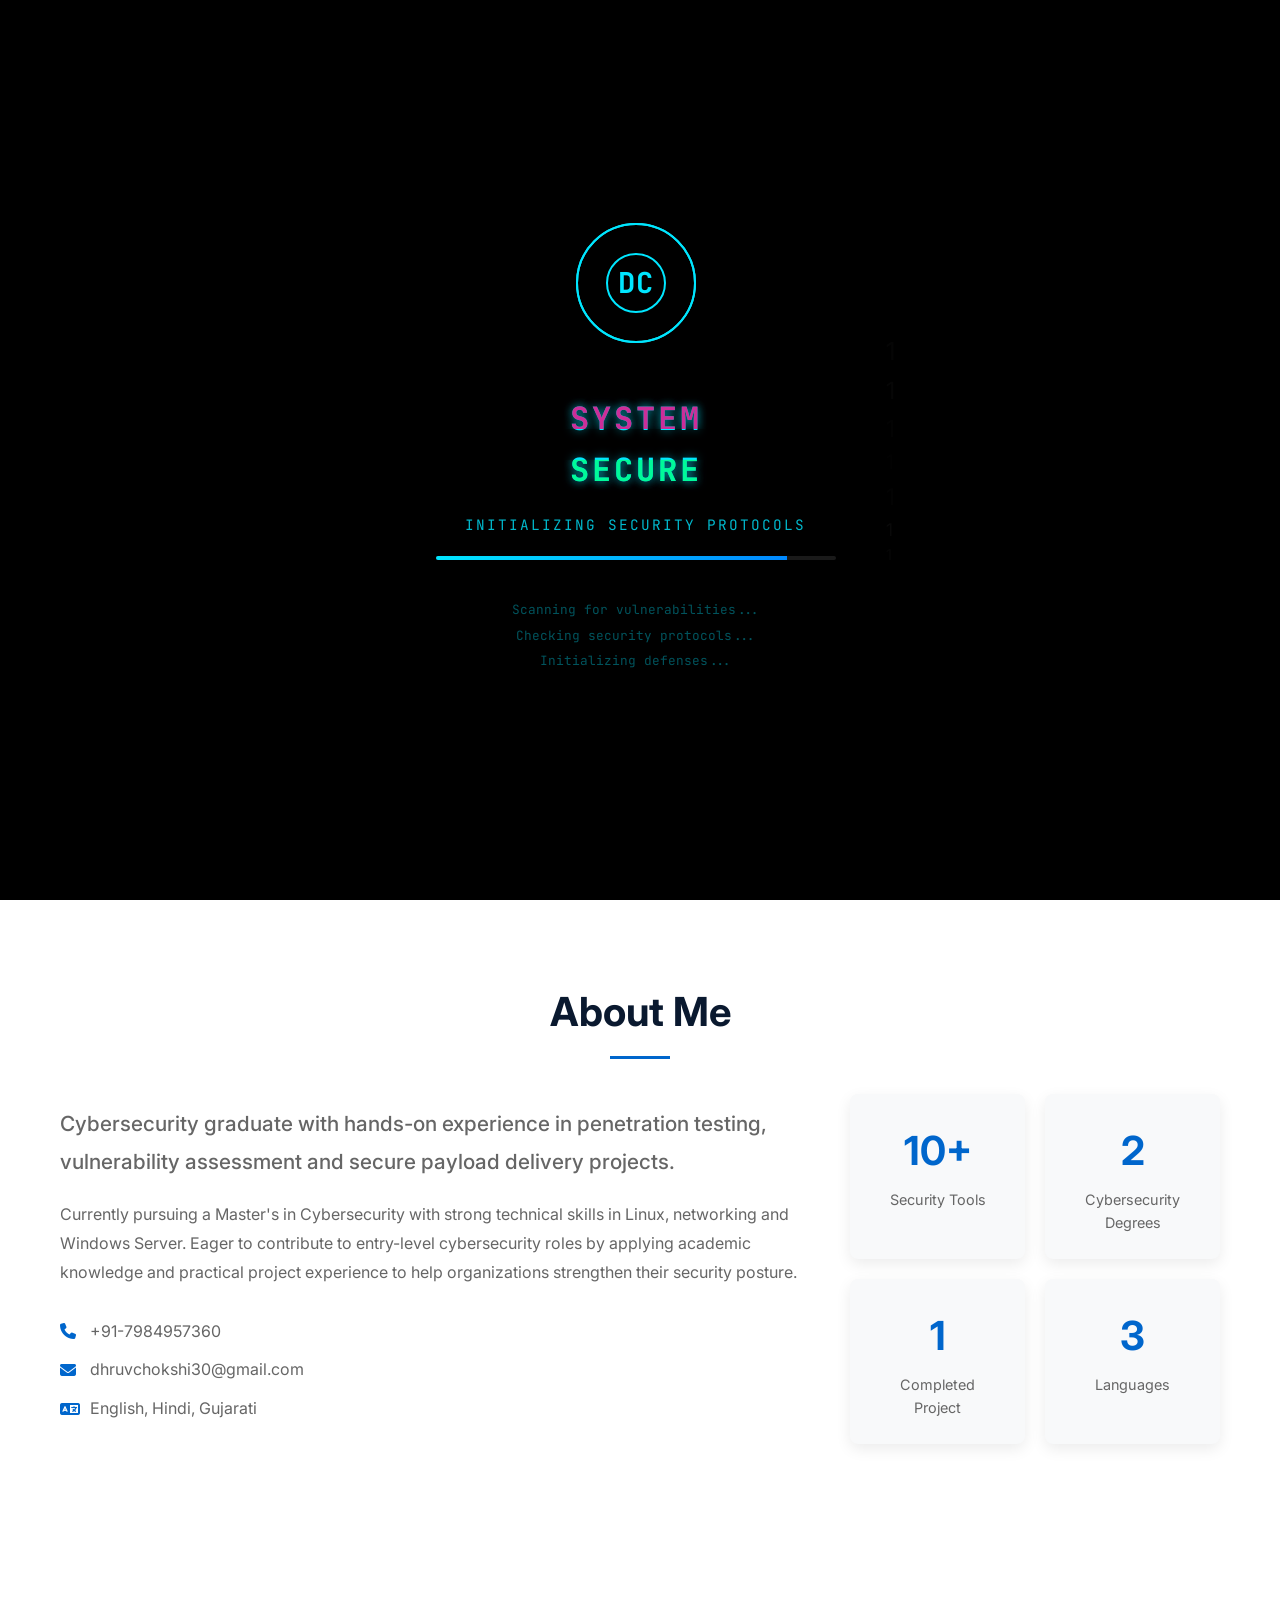
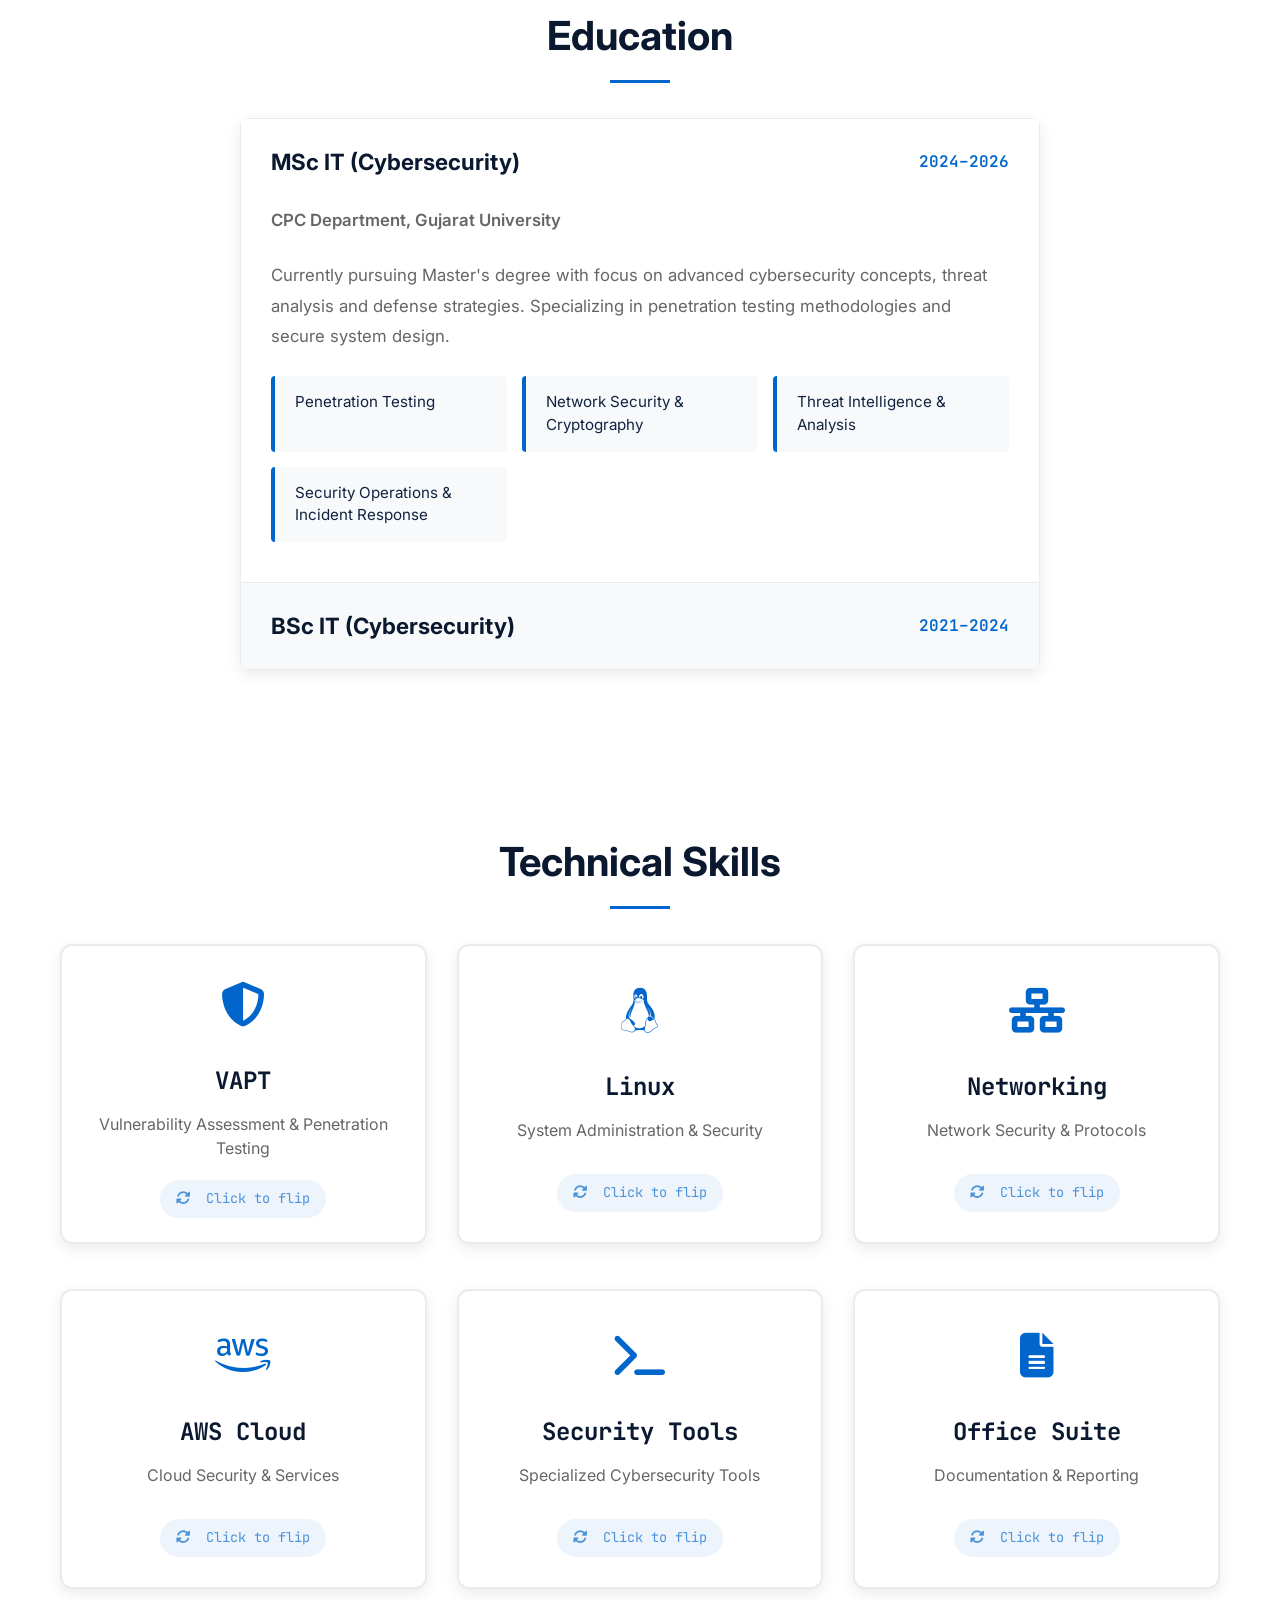
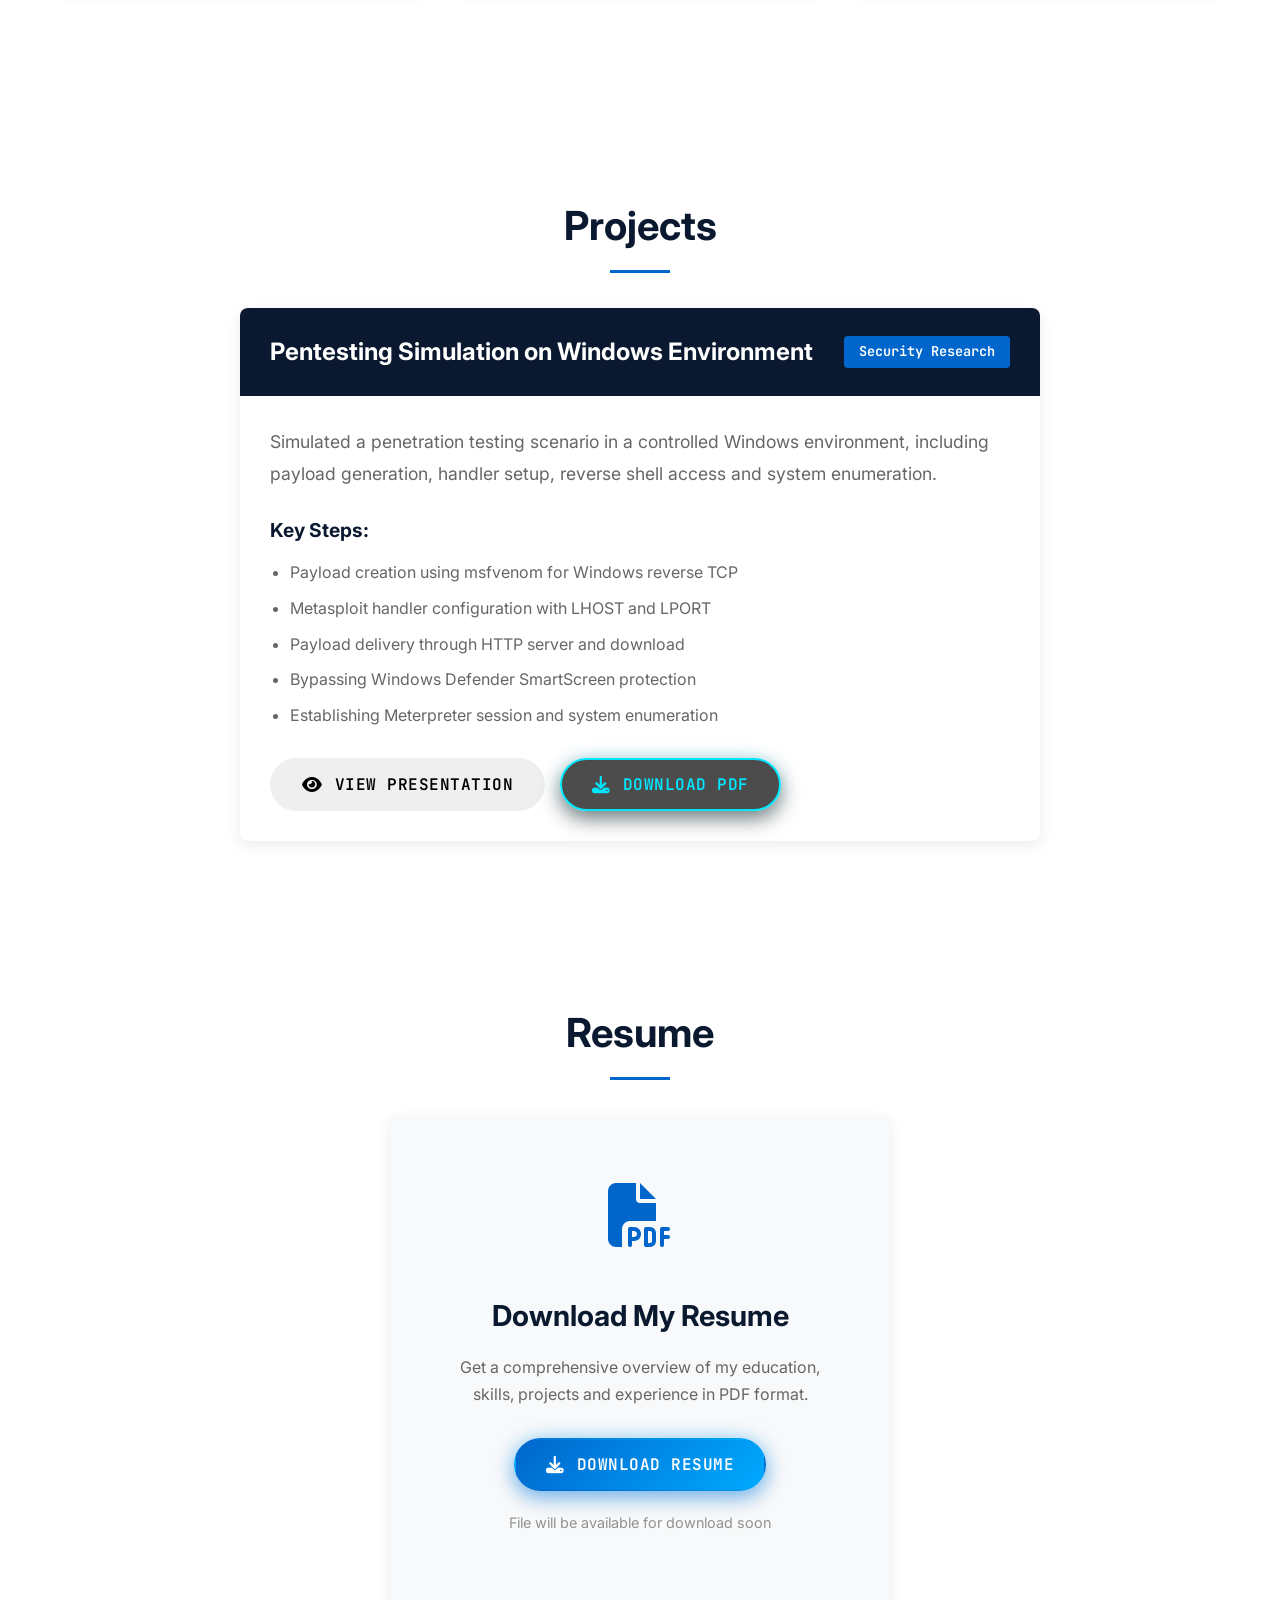
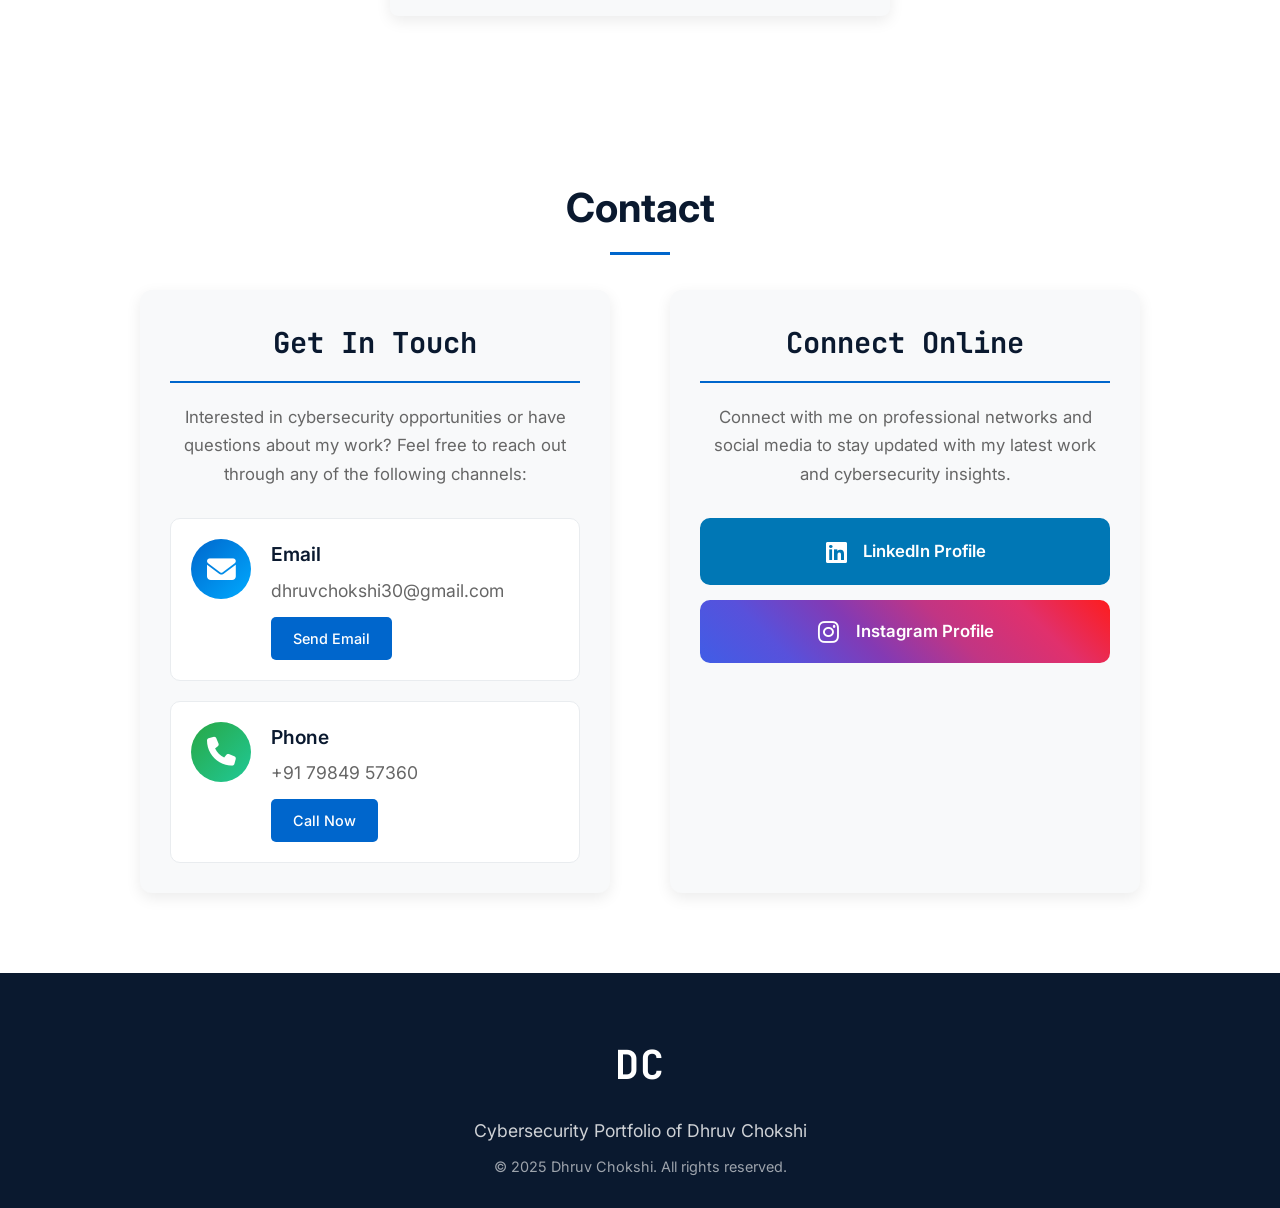
==== commit ad2df195: "Add files via upload" ====
--- a/index.html
+++ b/index.html
@@ -396,7 +396,9 @@
                         </ul>
                     </div>
                     <div class="project-actions">
-                        
+                        <button class="btn btn-secondary" id="view-presentation-btn">
+                            <i class="fas fa-eye"></i> View Presentation
+                        </button>
                         <button class="btn btn-outline" id="download-ppt-btn">
                             <i class="fas fa-download"></i> Download PDF
                         </button>
@@ -426,54 +428,61 @@
         </div>
     </section>
 
-    <!-- Contact Section -->
+    <!-- Contact Section - Updated with proper structure -->
     <section id="contact" class="section contact">
         <div class="container">
             <h2 class="section-title">Contact</h2>
             
-            <!-- Headings in same line -->
-            <div class="contact-headings">
-                <h3 class="contact-heading">Get In Touch</h3>
-                <h3 class="contact-heading">Connect Online</h3>
-            </div>
-            
-            <!-- Content below headings -->
-            <div class="contact-details">
-                <div class="contact-info">
-                    <p>Interested in cybersecurity opportunities or have questions about my work? Feel free to reach out.</p>
+            <div class="contact-content">
+                <!-- Get In Touch Section -->
+                <div class="contact-section">
+                    <h3 class="contact-heading">Get In Touch</h3>
+                    <p class="contact-description">
+                        Interested in cybersecurity opportunities or have questions about my work? 
+                        Feel free to reach out through any of the following channels:
+                    </p>
                     
                     <div class="contact-methods">
-                        <a href="mailto:dhruvchokshi30@gmail.com" class="contact-method">
+                        <div class="contact-method">
                             <div class="method-icon email-icon">
                                 <i class="fas fa-envelope"></i>
                             </div>
                             <div class="method-details">
                                 <h4>Email</h4>
                                 <p>dhruvchokshi30@gmail.com</p>
-                            </div>
-                        </a>
+                                <a href="mailto:dhruvchokshi30@gmail.com" class="method-link">Send Email</a>
+                            </div>
+                        </div>
                         
-                        <a href="tel:+917984957360" class="contact-method">
+                        <div class="contact-method">
                             <div class="method-icon phone-icon">
                                 <i class="fas fa-phone"></i>
                             </div>
                             <div class="method-details">
                                 <h4>Phone</h4>
                                 <p>+91 79849 57360</p>
-                            </div>
-                        </a>
+                                <a href="tel:+917984957360" class="method-link">Call Now</a>
+                            </div>
+                        </div>
                     </div>
                 </div>
                 
-                <div class="social-links">
-                    <div class="social-icons">
+                <!-- Connect Online Section -->
+                <div class="contact-section">
+                    <h3 class="contact-heading">Connect Online</h3>
+                    <p class="contact-description">
+                        Connect with me on professional networks and social media to stay updated 
+                        with my latest work and cybersecurity insights.
+                    </p>
+                    
+                    <div class="social-links">
                         <a href="https://linkedin.com" target="_blank" class="social-btn linkedin">
                             <i class="fab fa-linkedin"></i>
-                            LinkedIn
+                            LinkedIn Profile
                         </a>
                         <a href="https://instagram.com" target="_blank" class="social-btn instagram">
                             <i class="fab fa-instagram"></i>
-                            Instagram
+                            Instagram Profile
                         </a>
                     </div>
                 </div>
--- a/style.css
+++ b/style.css
@@ -893,22 +893,33 @@
     font-size: 0.9rem;
 }
 
-/* ========== EDUCATION SECTION ========== */
+/* ========== EDUCATION SECTION - FIXED FOR LAST ITEM VISIBILITY ========== */
+.education {
+    padding: 80px 0;
+    position: relative;
+    overflow: visible; /* Changed from hidden to visible */
+}
+
 .education-tabs {
     max-width: 800px;
     margin: 0 auto;
     border: 1px solid var(--light-gray);
     border-radius: 8px;
-    overflow: hidden;
+    overflow: visible; /* Changed from hidden to visible */
+    box-shadow: var(--shadow);
 }
 
 .tab {
     border-bottom: 1px solid var(--light-gray);
     transition: var(--transition);
+    position: relative;
+    background-color: var(--white);
 }
 
 .tab:last-child {
     border-bottom: none;
+    border-radius: 0 0 8px 8px;
+    overflow: visible; /* Ensure last tab content is visible */
 }
 
 .tab-header {
@@ -944,52 +955,69 @@
 }
 
 .tab.active .tab-content {
-    max-height: 500px;
+    max-height: 800px; /* Increased to ensure all content shows */
+    overflow: visible;
 }
 
 .tab-details {
-    padding: 0 30px 30px;
+    padding: 0 30px 40px; /* Increased bottom padding */
+    background-color: var(--white);
+    border-radius: 0 0 8px 8px;
+    position: relative;
+    z-index: 2;
 }
 
 .institution {
     color: var(--accent);
     font-weight: 600;
     margin-bottom: 15px;
+    font-size: 1.1rem;
 }
 
 .tab-details p {
     color: var(--gray);
-    margin-bottom: 20px;
+    margin-bottom: 25px;
     line-height: 1.8;
+    font-size: 1.05rem;
 }
 
 .course-highlights {
     list-style: none;
     display: grid;
-    grid-template-columns: repeat(auto-fit, minmax(200px, 1fr));
-    gap: 10px;
+    grid-template-columns: repeat(auto-fit, minmax(220px, 1fr));
+    gap: 15px;
+    margin-top: 20px;
 }
 
 .course-highlights li {
-    padding: 10px 15px;
+    padding: 15px 20px;
     background-color: var(--light);
-    border-left: 3px solid var(--accent);
+    border-left: 4px solid var(--accent);
     color: var(--secondary);
-}
-
-/* ========== SKILLS SECTION - FIXED FOR LAST SKILL VISIBILITY ========== */
+    font-size: 0.95rem;
+    line-height: 1.5;
+    border-radius: 4px;
+    transition: var(--transition);
+}
+
+.course-highlights li:hover {
+    transform: translateX(5px);
+    background-color: #f0f5ff;
+}
+
+/* ========== SKILLS SECTION ========== */
 .skills-grid {
     display: grid;
     grid-template-columns: repeat(auto-fit, minmax(320px, 1fr));
     gap: 30px;
     perspective: 1000px;
-    padding-bottom: 30px; /* Added padding to ensure last skill is visible */
+    padding-bottom: 30px;
 }
 
 .flip-card {
     height: 300px;
     perspective: 1000px;
-    margin-bottom: 15px; /* Added margin for better spacing */
+    margin-bottom: 15px;
 }
 
 .flip-card-inner {
@@ -1033,7 +1061,7 @@
     transform: rotateY(180deg);
     box-shadow: var(--shadow);
     justify-content: flex-start;
-    overflow-y: auto; /* Ensure content is scrollable if needed */
+    overflow-y: auto;
 }
 
 .skill-icon {
@@ -1098,10 +1126,9 @@
     flex-grow: 1;
     overflow-y: auto;
     max-height: calc(100% - 70px);
-    padding-right: 5px; /* Add some padding for scrollbar */
-}
-
-/* Custom scrollbar for skill list */
+    padding-right: 5px;
+}
+
 .skill-list::-webkit-scrollbar {
     width: 4px;
 }
@@ -1127,7 +1154,6 @@
     align-items: flex-start;
 }
 
-/* Ensure last item in list is visible */
 .skill-list li:last-child {
     border-bottom: none;
     padding-bottom: 5px;
@@ -1249,39 +1275,44 @@
     opacity: 0.7;
 }
 
-/* ========== CONTACT SECTION ========== */
-.contact-headings {
+/* ========== CONTACT SECTION - REORGANIZED ========== */
+.contact-content {
     display: grid;
-    grid-template-columns: 1fr 1fr;
+    grid-template-columns: repeat(2, 1fr);
     gap: 60px;
     max-width: 1000px;
-    margin: 0 auto 40px;
-    align-items: center;
+    margin: 0 auto;
+}
+
+.contact-section {
+    padding: 30px;
+    background-color: var(--light);
+    border-radius: 12px;
+    box-shadow: var(--shadow);
+    transition: var(--transition);
+}
+
+.contact-section:hover {
+    transform: translateY(-5px);
+    box-shadow: 0 15px 30px rgba(0, 0, 0, 0.1);
 }
 
 .contact-heading {
     font-size: 1.8rem;
     color: var(--primary);
-    margin: 0;
+    margin-bottom: 20px;
     font-family: 'JetBrains Mono', monospace;
-    position: relative;
     text-align: center;
-}
-
-.contact-details {
-    display: grid;
-    grid-template-columns: 1fr 1fr;
-    gap: 60px;
-    max-width: 1000px;
-    margin: 0 auto;
-    align-items: start;
-}
-
-.contact-info p {
+    padding-bottom: 15px;
+    border-bottom: 2px solid var(--accent);
+}
+
+.contact-description {
     color: var(--gray);
     margin-bottom: 30px;
     line-height: 1.7;
     font-size: 1.05rem;
+    text-align: center;
 }
 
 .contact-methods {
@@ -1292,20 +1323,19 @@
 
 .contact-method {
     display: flex;
-    align-items: center;
+    align-items: flex-start;
     gap: 20px;
-    text-decoration: none;
-    padding: 25px;
-    background-color: var(--light);
-    border-radius: 12px;
+    padding: 20px;
+    background-color: var(--white);
+    border-radius: 10px;
     transition: var(--transition);
     border: 1px solid var(--light-gray);
 }
 
 .contact-method:hover {
-    transform: translateY(-5px);
-    box-shadow: var(--shadow);
+    transform: translateX(5px);
     border-color: var(--accent);
+    box-shadow: 0 5px 15px rgba(0, 102, 204, 0.1);
 }
 
 .method-icon {
@@ -1322,16 +1352,18 @@
 
 .email-icon {
     background: linear-gradient(135deg, #0066cc, #00aaff);
-    box-shadow: 0 4px 15px rgba(0, 102, 204, 0.2);
 }
 
 .phone-icon {
     background: linear-gradient(135deg, #28a745, #20c997);
-    box-shadow: 0 4px 15px rgba(40, 167, 69, 0.2);
 }
 
 .method-icon i {
     font-size: 1.8rem;
+}
+
+.method-details {
+    flex: 1;
 }
 
 .method-details h4 {
@@ -1343,12 +1375,31 @@
 
 .method-details p {
     color: var(--gray);
-    margin: 0;
+    margin-bottom: 12px;
     font-size: 1.1rem;
     line-height: 1.5;
 }
 
-.social-icons {
+.method-link {
+    display: inline-block;
+    padding: 8px 20px;
+    background-color: var(--accent);
+    color: var(--white);
+    text-decoration: none;
+    border-radius: 5px;
+    font-size: 0.9rem;
+    font-weight: 500;
+    transition: var(--transition);
+    border: 2px solid transparent;
+}
+
+.method-link:hover {
+    background-color: transparent;
+    color: var(--accent);
+    border-color: var(--accent);
+}
+
+.social-links {
     display: flex;
     flex-direction: column;
     gap: 15px;
@@ -1357,32 +1408,72 @@
 .social-btn {
     display: flex;
     align-items: center;
+    justify-content: center;
     gap: 15px;
     padding: 18px 25px;
-    background-color: var(--light);
-    border-radius: 12px;
+    background-color: var(--white);
+    border-radius: 10px;
     text-decoration: none;
     color: var(--primary);
     font-weight: 600;
     transition: var(--transition);
-    border: 1px solid var(--light-gray);
+    border: 2px solid transparent;
+    font-size: 1.05rem;
 }
 
 .social-btn:hover {
-    transform: translateY(-5px);
-    box-shadow: var(--shadow);
+    transform: translateY(-3px);
+    box-shadow: 0 10px 20px rgba(0, 0, 0, 0.1);
+}
+
+.social-btn.linkedin {
+    background-color: #0077b5;
+    color: var(--white);
+    border-color: #0077b5;
 }
 
 .social-btn.linkedin:hover {
-    background-color: #0a66c2;
+    background-color: transparent;
+    color: #0077b5;
+}
+
+.social-btn.instagram {
+    background: linear-gradient(45deg, #405de6, #5851db, #833ab4, #c13584, #e1306c, #fd1d1d);
     color: var(--white);
-    border-color: #0a66c2;
-}
-
-.social-btn.instagram:hover {
-    background-color: #e4405f;
-    color: var(--white);
-    border-color: #e4405f;
+    border: none;
+    position: relative;
+}
+
+.social-btn.instagram::before {
+    content: '';
+    position: absolute;
+    top: 2px;
+    left: 2px;
+    right: 2px;
+    bottom: 2px;
+    background: var(--white);
+    border-radius: 8px;
+    z-index: 1;
+    opacity: 0;
+    transition: opacity 0.3s ease;
+}
+
+.social-btn.instagram:hover::before {
+    opacity: 1;
+}
+
+.social-btn.instagram span,
+.social-btn.instagram i {
+    position: relative;
+    z-index: 2;
+}
+
+.social-btn.instagram:hover span,
+.social-btn.instagram:hover i {
+    background: linear-gradient(45deg, #405de6, #5851db, #833ab4, #c13584, #e1306c, #fd1d1d);
+    -webkit-background-clip: text;
+    background-clip: text;
+    color: transparent;
 }
 
 .social-btn i {
@@ -1438,14 +1529,8 @@
         grid-template-columns: repeat(auto-fit, minmax(280px, 1fr));
     }
     
-    .contact-content,
-    .contact-headings,
-    .contact-details {
+    .contact-content {
         gap: 40px;
-    }
-    
-    .contact-heading {
-        font-size: 1.6rem;
     }
 }
 
@@ -1482,23 +1567,21 @@
     }
     
     /* Stack contact sections on mobile */
-    .contact-headings,
-    .contact-details {
+    .contact-content {
         grid-template-columns: 1fr;
         gap: 40px;
     }
     
-    .contact-headings {
-        margin-bottom: 30px;
+    .contact-section {
+        padding: 25px;
     }
     
     .contact-heading {
-        font-size: 1.5rem;
-        text-align: center;
+        font-size: 1.6rem;
     }
     
     .contact-method {
-        padding: 20px;
+        padding: 18px;
     }
     
     .method-icon {
@@ -1518,22 +1601,42 @@
         font-size: 1rem;
     }
     
+    .method-link {
+        padding: 7px 18px;
+        font-size: 0.85rem;
+    }
+    
     .social-btn {
         padding: 15px 20px;
+        font-size: 1rem;
     }
     
     .project-actions {
         flex-direction: column;
     }
     
-    /* Ensure skills section has proper padding on mobile */
-    .skills {
-        padding-bottom: 60px;
-    }
-    
-    .skills-grid {
-        gap: 20px;
-        padding-bottom: 20px;
+    /* Education section adjustments */
+    .tab-header {
+        padding: 20px;
+        flex-direction: column;
+        align-items: flex-start;
+        gap: 10px;
+    }
+    
+    .tab-header h3 {
+        font-size: 1.2rem;
+    }
+    
+    .tab-details {
+        padding: 0 20px 30px;
+    }
+    
+    .course-highlights {
+        grid-template-columns: 1fr;
+    }
+    
+    .course-highlights li {
+        padding: 12px 15px;
     }
 }
 
@@ -1567,12 +1670,15 @@
     }
     
     .contact-method {
-        padding: 18px;
+        padding: 15px;
+        flex-direction: column;
+        text-align: center;
     }
     
     .method-icon {
         width: 45px;
         height: 45px;
+        margin: 0 auto 15px;
     }
     
     .method-icon i {
@@ -1585,6 +1691,11 @@
     
     .method-details p {
         font-size: 0.95rem;
+    }
+    
+    .method-link {
+        width: 100%;
+        text-align: center;
     }
     
     .social-btn {
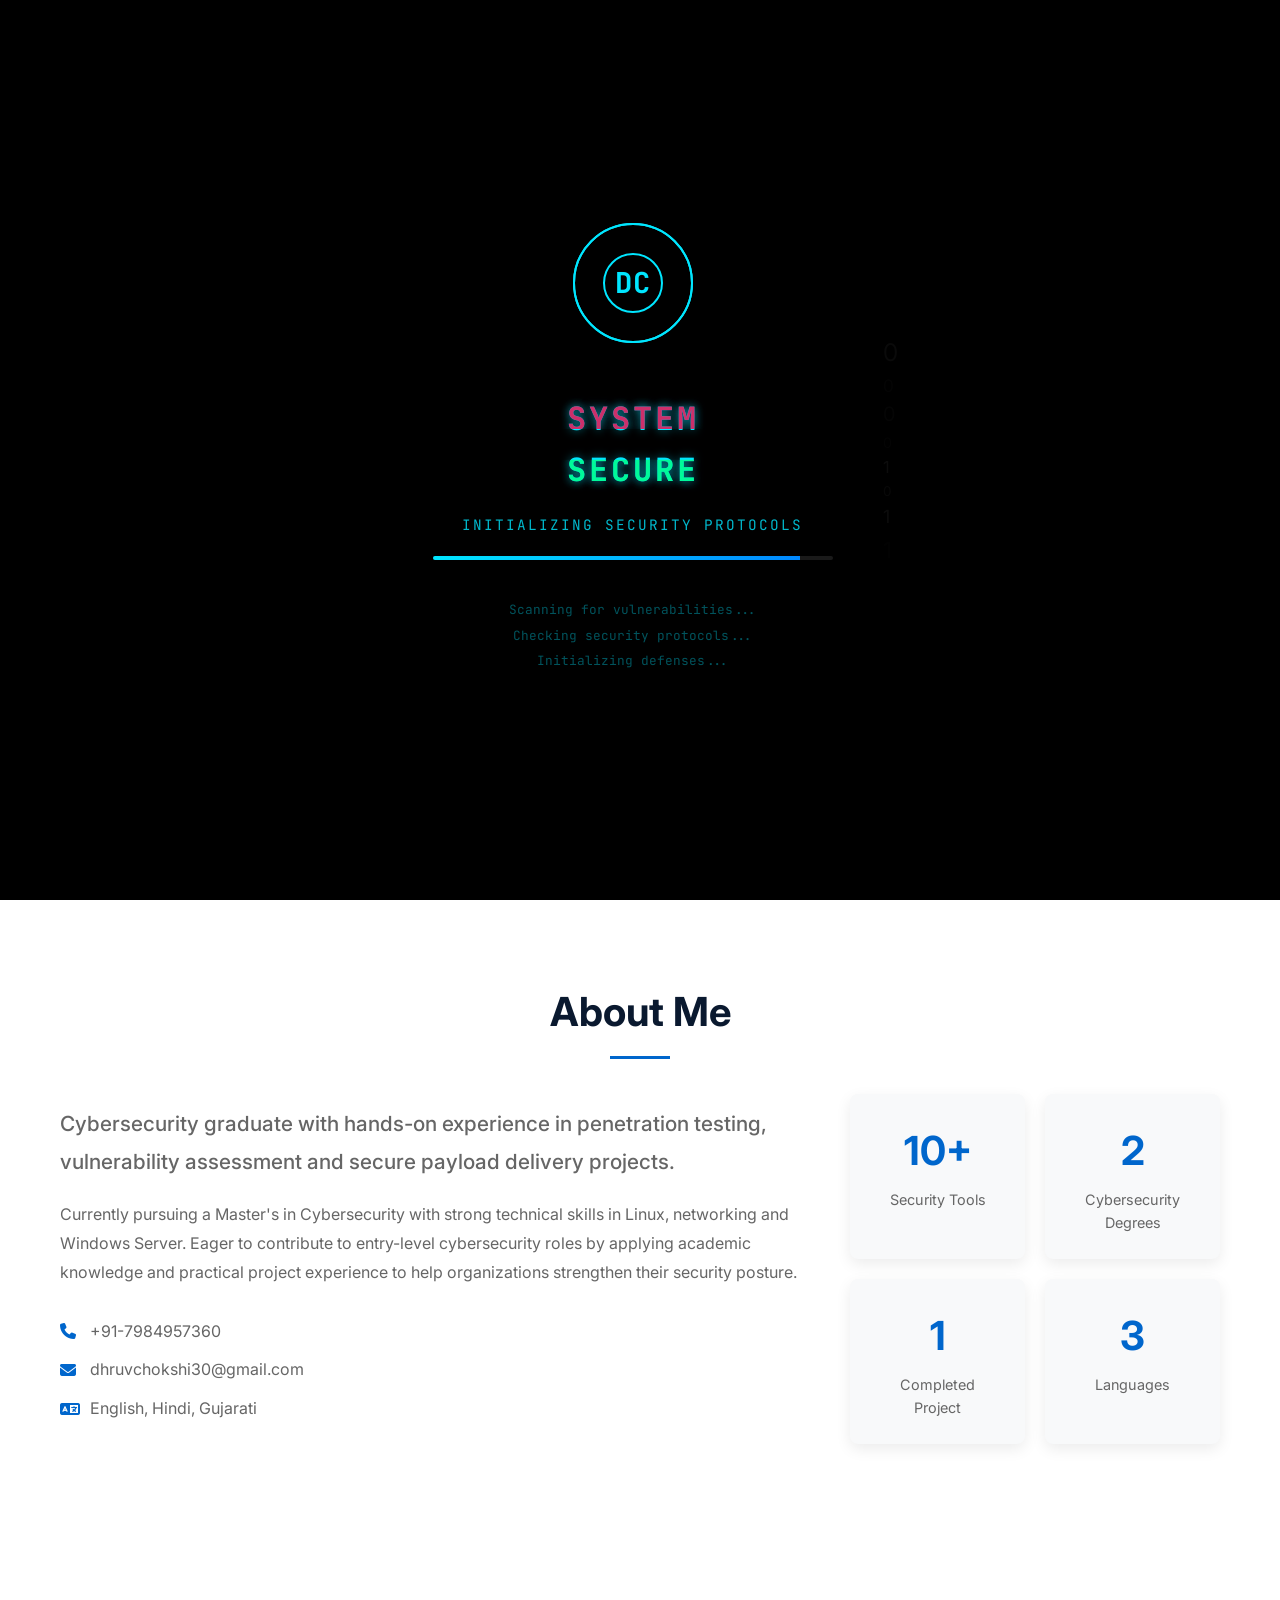
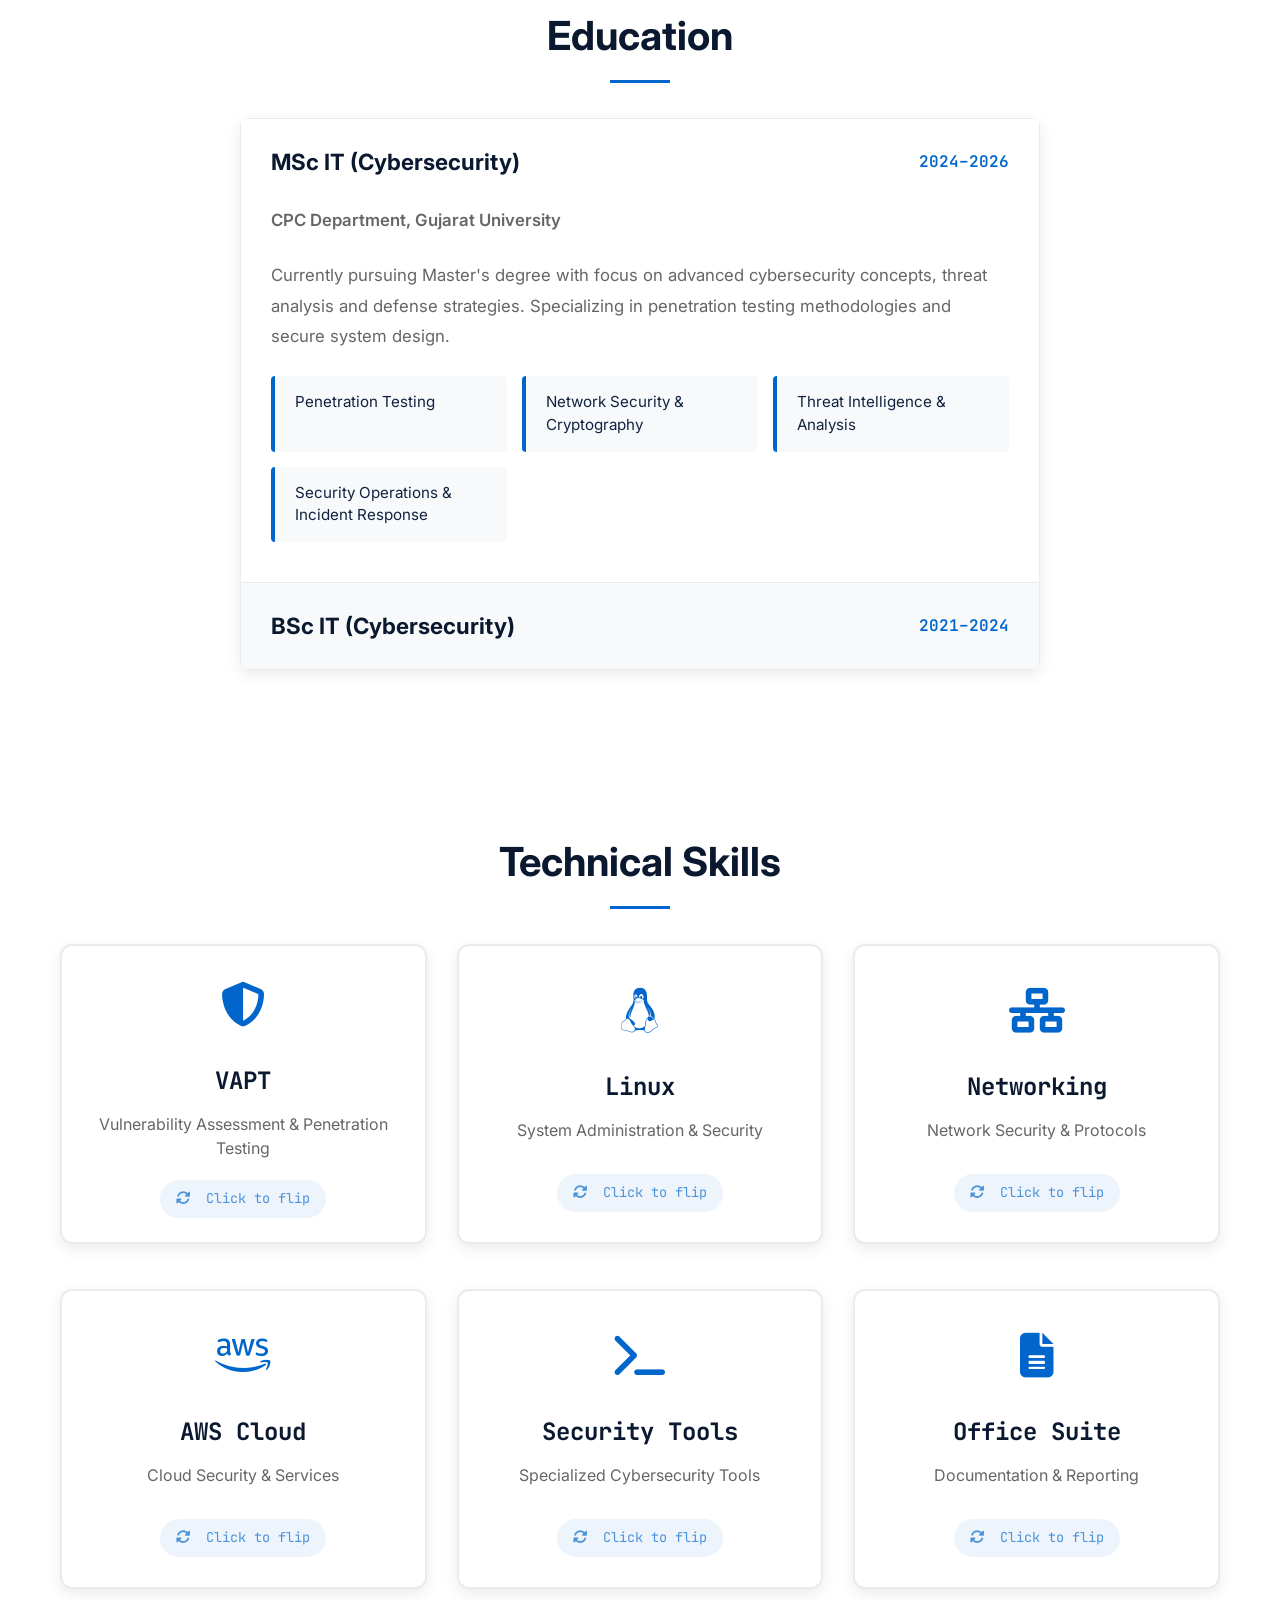
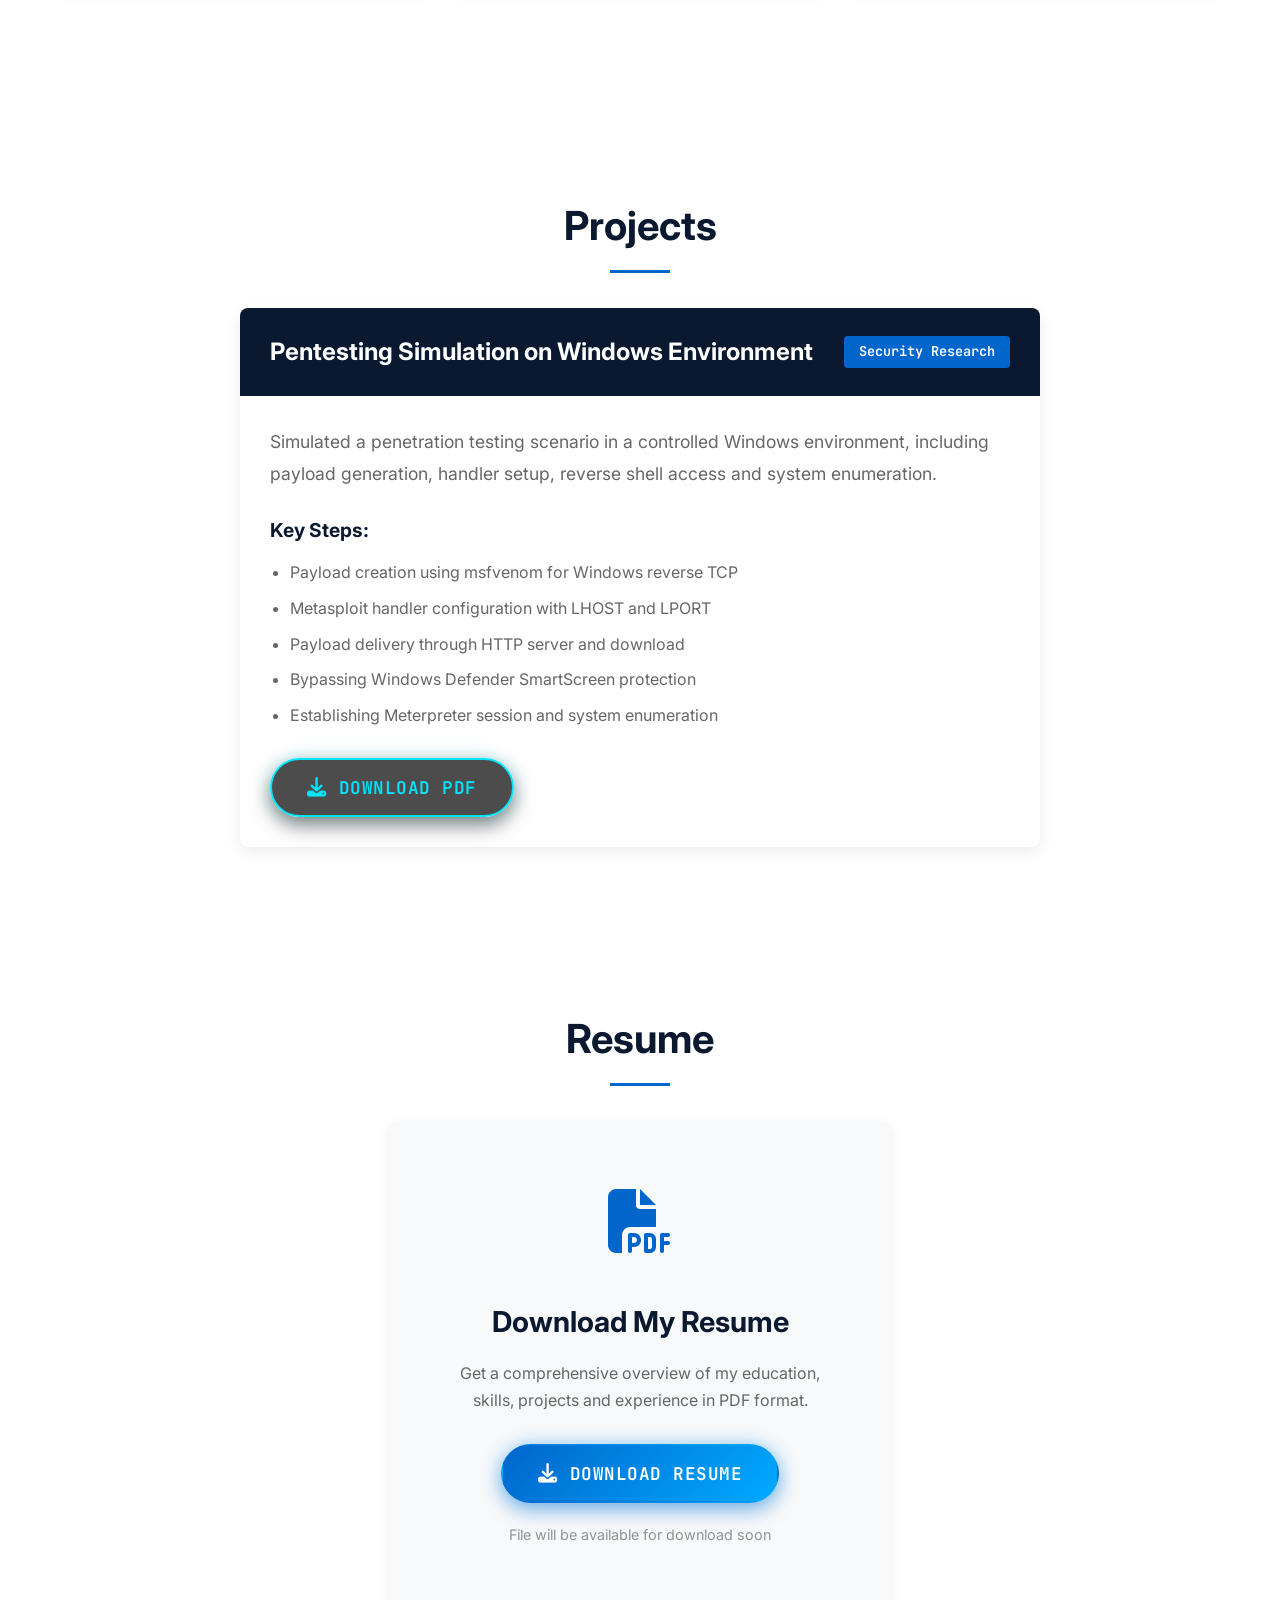
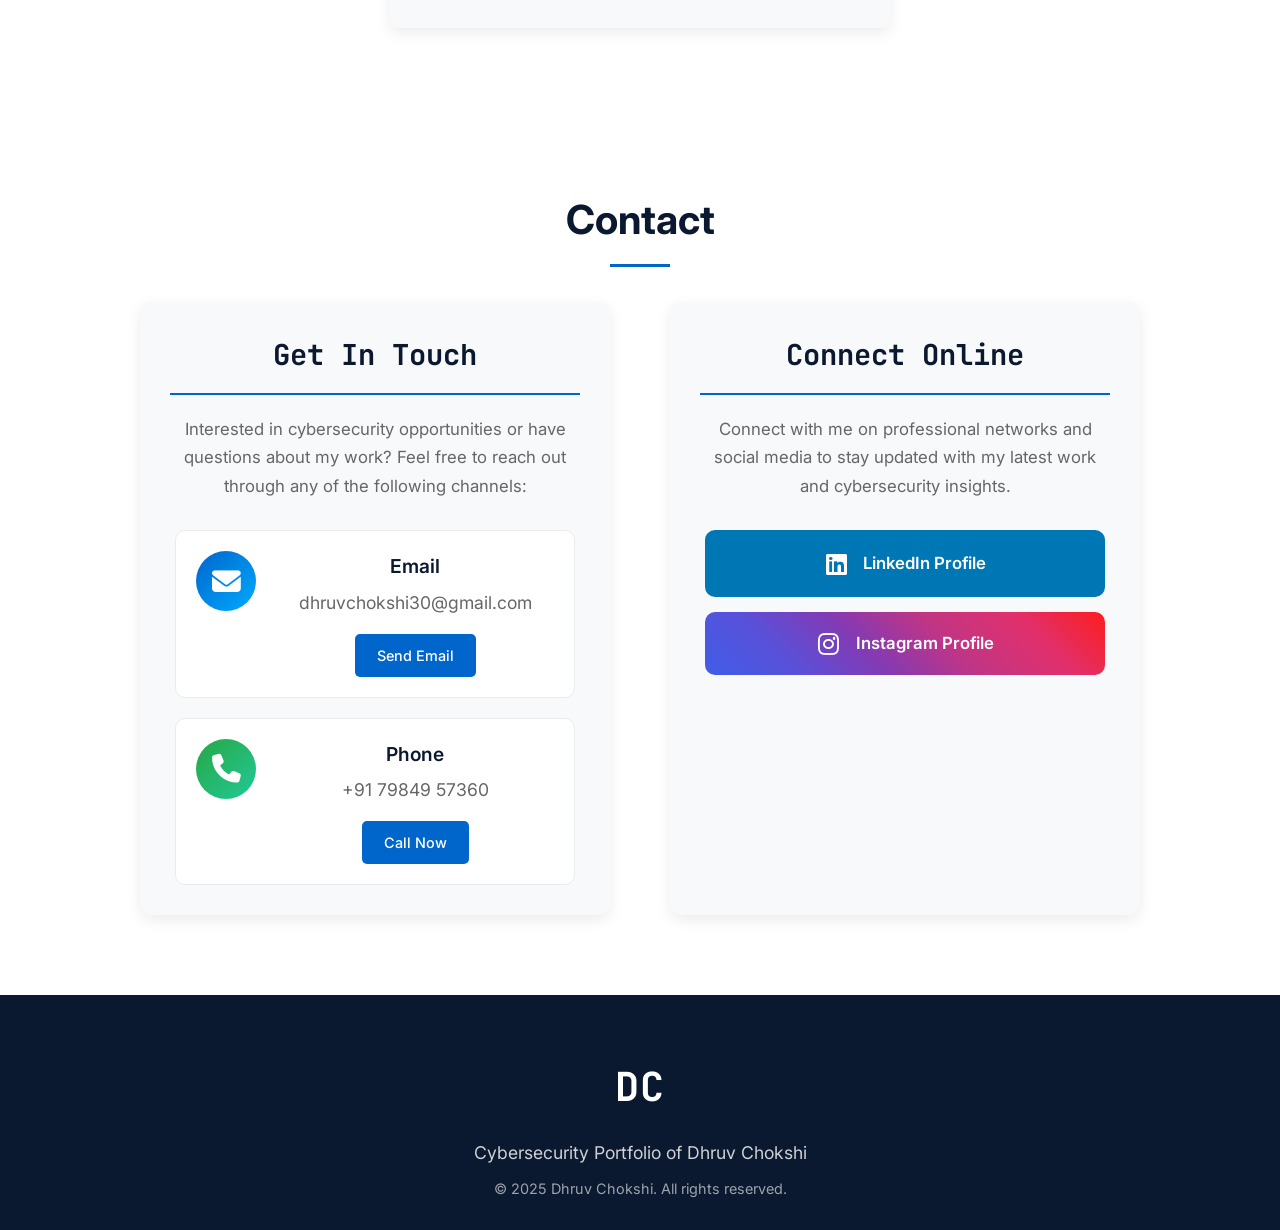
==== commit 5305f776: "Add files via upload" ====
--- a/index.html
+++ b/index.html
@@ -395,10 +395,7 @@
                             <li>Establishing Meterpreter session and system enumeration</li>
                         </ul>
                     </div>
-                    <div class="project-actions">
-                        <button class="btn btn-secondary" id="view-presentation-btn">
-                            <i class="fas fa-eye"></i> View Presentation
-                        </button>
+                    
                         <button class="btn btn-outline" id="download-ppt-btn">
                             <i class="fas fa-download"></i> Download PDF
                         </button>
--- a/style.css
+++ b/style.css
@@ -635,6 +635,9 @@
 }
 
 /* ========== HERO SECTION ========== */
+/* style.css - UPDATED SECTIONS */
+
+/* ========== HERO SECTION - FIXED FOR FULL NAME VISIBILITY ========== */
 .hero {
     padding: 0;
     min-height: 100vh;
@@ -697,7 +700,7 @@
     box-sizing: border-box;
 }
 
-/* Fix name overflow */
+/* FIXED: Hero title for mobile visibility */
 .hero-title {
     font-size: 3.5rem;
     font-weight: 800;
@@ -711,8 +714,11 @@
     animation: fadeInUp 1s ease;
     word-break: keep-all;
     overflow-wrap: break-word;
-    hyphens: auto;
+    hyphens: none; /* Changed from auto to none */
     padding: 0 10px;
+    display: inline-block;
+    width: 100%;
+    text-align: center;
 }
 
 .hero-subtitle {
@@ -746,536 +752,7 @@
     box-sizing: border-box;
 }
 
-/* Enhanced Buttons */
-.hero-buttons {
-    display: flex;
-    gap: 25px;
-    justify-content: center;
-    animation: fadeInUp 1s ease 0.8s both;
-    padding: 0 10px;
-    flex-wrap: wrap;
-}
-
-.btn {
-    display: inline-flex;
-    align-items: center;
-    gap: 12px;
-    padding: 14px 30px;
-    border-radius: 50px;
-    font-weight: 600;
-    text-decoration: none;
-    cursor: pointer;
-    border: 2px solid transparent;
-    transition: all 0.3s ease;
-    font-size: 1rem;
-    font-family: 'JetBrains Mono', monospace;
-    letter-spacing: 0.5px;
-    text-transform: uppercase;
-    white-space: nowrap;
-}
-
-.btn-primary {
-    background: linear-gradient(135deg, #0066cc, #00aaff);
-    color: #ffffff;
-    box-shadow: 
-        0 8px 20px rgba(0, 102, 204, 0.4),
-        0 0 20px rgba(0, 170, 255, 0.3);
-}
-
-.btn-primary:hover {
-    background: linear-gradient(135deg, #0055aa, #0099ee);
-    transform: translateY(-5px) scale(1.05);
-    box-shadow: 
-        0 12px 25px rgba(0, 102, 204, 0.6),
-        0 0 30px rgba(0, 170, 255, 0.4);
-}
-
-.btn-outline {
-    background: rgba(0, 0, 0, 0.7);
-    color: #00e6ff;
-    border-color: #00e6ff;
-    backdrop-filter: blur(10px);
-    box-shadow: 
-        0 8px 20px rgba(0, 0, 0, 0.5),
-        0 0 20px rgba(0, 230, 255, 0.2);
-}
-
-.btn-outline:hover {
-    background: rgba(0, 0, 0, 0.8);
-    color: #ffffff;
-    border-color: #00e6ff;
-    transform: translateY(-5px) scale(1.05);
-    box-shadow: 
-        0 12px 25px rgba(0, 0, 0, 0.6),
-        0 0 30px rgba(0, 230, 255, 0.3);
-}
-
-.btn i {
-    font-size: 1.1rem;
-}
-
-@keyframes fadeInUp {
-    from {
-        opacity: 0;
-        transform: translateY(40px);
-    }
-    to {
-        opacity: 1;
-        transform: translateY(0);
-    }
-}
-
-/* ========== ABOUT SECTION ========== */
-.about-content {
-    display: grid;
-    grid-template-columns: 2fr 1fr;
-    gap: 50px;
-    align-items: center;
-}
-
-.about-text p {
-    color: var(--gray);
-    margin-bottom: 20px;
-    line-height: 1.8;
-}
-
-.about-intro {
-    font-size: 1.3rem;
-    color: var(--primary);
-    margin-bottom: 25px;
-    font-weight: 500;
-}
-
-.contact-info {
-    margin-top: 30px;
-}
-
-.contact-info p {
-    display: flex;
-    align-items: center;
-    gap: 10px;
-    margin-bottom: 10px;
-    color: var(--gray);
-}
-
-.contact-info i {
-    color: var(--accent);
-    width: 20px;
-}
-
-.about-stats {
-    display: grid;
-    grid-template-columns: repeat(2, 1fr);
-    gap: 20px;
-}
-
-.stat {
-    background-color: var(--light);
-    padding: 25px;
-    border-radius: 8px;
-    text-align: center;
-    box-shadow: var(--shadow);
-    transition: var(--transition);
-}
-
-.stat:hover {
-    transform: translateY(-5px);
-}
-
-.stat h3 {
-    font-size: 2.5rem;
-    color: var(--accent);
-    margin-bottom: 5px;
-}
-
-.stat p {
-    color: var(--gray);
-    font-size: 0.9rem;
-}
-
-/* ========== EDUCATION SECTION - FIXED FOR LAST ITEM VISIBILITY ========== */
-.education {
-    padding: 80px 0;
-    position: relative;
-    overflow: visible; /* Changed from hidden to visible */
-}
-
-.education-tabs {
-    max-width: 800px;
-    margin: 0 auto;
-    border: 1px solid var(--light-gray);
-    border-radius: 8px;
-    overflow: visible; /* Changed from hidden to visible */
-    box-shadow: var(--shadow);
-}
-
-.tab {
-    border-bottom: 1px solid var(--light-gray);
-    transition: var(--transition);
-    position: relative;
-    background-color: var(--white);
-}
-
-.tab:last-child {
-    border-bottom: none;
-    border-radius: 0 0 8px 8px;
-    overflow: visible; /* Ensure last tab content is visible */
-}
-
-.tab-header {
-    padding: 25px 30px;
-    cursor: pointer;
-    display: flex;
-    justify-content: space-between;
-    align-items: center;
-    background-color: var(--light);
-    transition: var(--transition);
-}
-
-.tab.active .tab-header {
-    background-color: var(--white);
-}
-
-.tab-header h3 {
-    font-size: 1.4rem;
-    color: var(--primary);
-    margin: 0;
-}
-
-.tab-year {
-    color: var(--accent);
-    font-weight: 600;
-    font-family: 'JetBrains Mono', monospace;
-}
-
-.tab-content {
-    max-height: 0;
-    overflow: hidden;
-    transition: max-height 0.5s ease;
-}
-
-.tab.active .tab-content {
-    max-height: 800px; /* Increased to ensure all content shows */
-    overflow: visible;
-}
-
-.tab-details {
-    padding: 0 30px 40px; /* Increased bottom padding */
-    background-color: var(--white);
-    border-radius: 0 0 8px 8px;
-    position: relative;
-    z-index: 2;
-}
-
-.institution {
-    color: var(--accent);
-    font-weight: 600;
-    margin-bottom: 15px;
-    font-size: 1.1rem;
-}
-
-.tab-details p {
-    color: var(--gray);
-    margin-bottom: 25px;
-    line-height: 1.8;
-    font-size: 1.05rem;
-}
-
-.course-highlights {
-    list-style: none;
-    display: grid;
-    grid-template-columns: repeat(auto-fit, minmax(220px, 1fr));
-    gap: 15px;
-    margin-top: 20px;
-}
-
-.course-highlights li {
-    padding: 15px 20px;
-    background-color: var(--light);
-    border-left: 4px solid var(--accent);
-    color: var(--secondary);
-    font-size: 0.95rem;
-    line-height: 1.5;
-    border-radius: 4px;
-    transition: var(--transition);
-}
-
-.course-highlights li:hover {
-    transform: translateX(5px);
-    background-color: #f0f5ff;
-}
-
-/* ========== SKILLS SECTION ========== */
-.skills-grid {
-    display: grid;
-    grid-template-columns: repeat(auto-fit, minmax(320px, 1fr));
-    gap: 30px;
-    perspective: 1000px;
-    padding-bottom: 30px;
-}
-
-.flip-card {
-    height: 300px;
-    perspective: 1000px;
-    margin-bottom: 15px;
-}
-
-.flip-card-inner {
-    position: relative;
-    width: 100%;
-    height: 100%;
-    text-align: center;
-    transition: transform 0.6s;
-    transform-style: preserve-3d;
-}
-
-.flip-card:hover .flip-card-inner {
-    transform: rotateY(180deg);
-}
-
-.flip-card-front, .flip-card-back {
-    position: absolute;
-    width: 100%;
-    height: 100%;
-    backface-visibility: hidden;
-    border-radius: 12px;
-    padding: 30px 25px;
-    display: flex;
-    flex-direction: column;
-    box-sizing: border-box;
-    overflow: hidden;
-}
-
-.flip-card-front {
-    background-color: var(--white);
-    border: 2px solid var(--light-gray);
-    color: var(--primary);
-    box-shadow: var(--shadow);
-    justify-content: center;
-    align-items: center;
-}
-
-.flip-card-back {
-    background-color: var(--primary);
-    color: var(--white);
-    transform: rotateY(180deg);
-    box-shadow: var(--shadow);
-    justify-content: flex-start;
-    overflow-y: auto;
-}
-
-.skill-icon {
-    font-size: 2.8rem;
-    color: var(--accent);
-    margin-bottom: 20px;
-    flex-shrink: 0;
-}
-
-.flip-card-front h3 {
-    font-size: 1.5rem;
-    margin-bottom: 12px;
-    font-family: 'JetBrains Mono', monospace;
-    color: var(--primary);
-    flex-shrink: 0;
-}
-
-.flip-card-front p {
-    color: var(--gray);
-    margin-bottom: 20px;
-    font-size: 1rem;
-    line-height: 1.5;
-    padding: 0 10px;
-    flex-shrink: 0;
-}
-
-.flip-hint {
-    color: var(--accent);
-    font-size: 0.85rem;
-    font-family: 'JetBrains Mono', monospace;
-    opacity: 0.7;
-    padding: 8px 16px;
-    background: rgba(0, 102, 204, 0.1);
-    border-radius: 20px;
-    margin-top: auto;
-    flex-shrink: 0;
-}
-
-.flip-hint i {
-    margin-right: 8px;
-    font-size: 0.9rem;
-}
-
-.flip-card-back h3 {
-    font-size: 1.4rem;
-    margin-bottom: 20px;
-    color: var(--white);
-    font-family: 'JetBrains Mono', monospace;
-    text-align: center;
-    width: 100%;
-    padding-bottom: 15px;
-    border-bottom: 1px solid rgba(255, 255, 255, 0.2);
-    flex-shrink: 0;
-}
-
-.skill-list {
-    list-style: none;
-    text-align: left;
-    margin: 0;
-    padding: 0;
-    width: 100%;
-    flex-grow: 1;
-    overflow-y: auto;
-    max-height: calc(100% - 70px);
-    padding-right: 5px;
-}
-
-.skill-list::-webkit-scrollbar {
-    width: 4px;
-}
-
-.skill-list::-webkit-scrollbar-track {
-    background: rgba(255, 255, 255, 0.1);
-    border-radius: 2px;
-}
-
-.skill-list::-webkit-scrollbar-thumb {
-    background: var(--accent);
-    border-radius: 2px;
-}
-
-.skill-list li {
-    padding: 10px 0;
-    color: var(--white);
-    border-bottom: 1px solid rgba(255, 255, 255, 0.1);
-    font-family: 'Inter', sans-serif;
-    font-size: 0.95rem;
-    line-height: 1.4;
-    display: flex;
-    align-items: flex-start;
-}
-
-.skill-list li:last-child {
-    border-bottom: none;
-    padding-bottom: 5px;
-    margin-bottom: 5px;
-}
-
-.skill-list li:before {
-    content: "▸";
-    color: var(--accent);
-    margin-right: 12px;
-    font-size: 1.1rem;
-    flex-shrink: 0;
-    margin-top: 2px;
-}
-
-/* ========== PROJECTS SECTION ========== */
-.project-card {
-    max-width: 800px;
-    margin: 0 auto;
-    background-color: var(--white);
-    border-radius: 8px;
-    overflow: hidden;
-    box-shadow: var(--shadow);
-}
-
-.project-header {
-    padding: 25px 30px;
-    background-color: var(--primary);
-    color: var(--white);
-    display: flex;
-    justify-content: space-between;
-    align-items: center;
-}
-
-.project-header h3 {
-    font-size: 1.5rem;
-    margin: 0;
-}
-
-.project-tag {
-    background-color: var(--accent);
-    color: var(--white);
-    padding: 5px 15px;
-    border-radius: 4px;
-    font-size: 0.85rem;
-    font-weight: 600;
-    font-family: 'JetBrains Mono', monospace;
-}
-
-.project-content {
-    padding: 30px;
-}
-
-.project-description {
-    font-size: 1.1rem;
-    color: var(--gray);
-    margin-bottom: 25px;
-    line-height: 1.8;
-}
-
-.project-details h4 {
-    color: var(--primary);
-    margin-bottom: 15px;
-    font-size: 1.2rem;
-}
-
-.project-details ul {
-    padding-left: 20px;
-    margin-bottom: 30px;
-}
-
-.project-details li {
-    margin-bottom: 10px;
-    color: var(--gray);
-}
-
-.project-actions {
-    display: flex;
-    gap: 15px;
-}
-
-/* ========== RESUME SECTION ========== */
-.resume-content {
-    display: flex;
-    justify-content: center;
-}
-
-.resume-card {
-    text-align: center;
-    max-width: 500px;
-    padding: 50px;
-    background-color: var(--light);
-    border-radius: 8px;
-    box-shadow: var(--shadow);
-}
-
-.resume-icon {
-    font-size: 4rem;
-    color: var(--accent);
-    margin-bottom: 25px;
-}
-
-.resume-card h3 {
-    font-size: 1.8rem;
-    color: var(--primary);
-    margin-bottom: 15px;
-}
-
-.resume-card p {
-    color: var(--gray);
-    margin-bottom: 30px;
-    line-height: 1.7;
-}
-
-.resume-note {
-    font-size: 0.9rem;
-    color: var(--gray);
-    margin-top: 20px;
-    opacity: 0.7;
-}
-
-/* ========== CONTACT SECTION - REORGANIZED ========== */
+/* ========== CONTACT SECTION - CENTER ALIGNED CONTACT METHODS ========== */
 .contact-content {
     display: grid;
     grid-template-columns: repeat(2, 1fr);
@@ -1290,6 +767,10 @@
     border-radius: 12px;
     box-shadow: var(--shadow);
     transition: var(--transition);
+    display: flex;
+    flex-direction: column;
+    align-items: center; /* Center align content */
+    text-align: center; /* Center align text */
 }
 
 .contact-section:hover {
@@ -1305,6 +786,7 @@
     text-align: center;
     padding-bottom: 15px;
     border-bottom: 2px solid var(--accent);
+    width: 100%;
 }
 
 .contact-description {
@@ -1313,23 +795,31 @@
     line-height: 1.7;
     font-size: 1.05rem;
     text-align: center;
-}
-
+    width: 100%;
+}
+
+/* Center aligned contact methods */
 .contact-methods {
     display: flex;
     flex-direction: column;
     gap: 20px;
+    width: 100%;
+    align-items: center; /* Center align items */
 }
 
 .contact-method {
     display: flex;
-    align-items: flex-start;
+    align-items: center;
     gap: 20px;
     padding: 20px;
     background-color: var(--white);
     border-radius: 10px;
     transition: var(--transition);
     border: 1px solid var(--light-gray);
+    width: 100%;
+    max-width: 400px; /* Limit width for better centering */
+    justify-content: center; /* Center content horizontally */
+    text-align: center;
 }
 
 .contact-method:hover {
@@ -1364,6 +854,10 @@
 
 .method-details {
     flex: 1;
+    text-align: center; /* Center align text */
+    display: flex;
+    flex-direction: column;
+    align-items: center; /* Center align items */
 }
 
 .method-details h4 {
@@ -1371,6 +865,7 @@
     color: var(--primary);
     margin-bottom: 8px;
     font-weight: 600;
+    width: 100%;
 }
 
 .method-details p {
@@ -1378,6 +873,7 @@
     margin-bottom: 12px;
     font-size: 1.1rem;
     line-height: 1.5;
+    width: 100%;
 }
 
 .method-link {
@@ -1391,6 +887,7 @@
     font-weight: 500;
     transition: var(--transition);
     border: 2px solid transparent;
+    margin-top: 5px;
 }
 
 .method-link:hover {
@@ -1399,10 +896,13 @@
     border-color: var(--accent);
 }
 
+/* Center aligned social links */
 .social-links {
     display: flex;
     flex-direction: column;
     gap: 15px;
+    width: 100%;
+    align-items: center; /* Center align items */
 }
 
 .social-btn {
@@ -1419,6 +919,8 @@
     transition: var(--transition);
     border: 2px solid transparent;
     font-size: 1.05rem;
+    width: 100%;
+    max-width: 400px; /* Limit width for better centering */
 }
 
 .social-btn:hover {
@@ -1482,6 +984,1120 @@
     text-align: center;
 }
 
+/* ========== RESPONSIVE DESIGN - MOBILE FIXES ========== */
+@media (max-width: 768px) {
+    /* Hero section mobile fixes */
+    .hero-title {
+        font-size: 2.5rem; /* Reduced but still readable */
+        line-height: 1.2;
+        word-break: normal;
+        overflow-wrap: normal;
+        white-space: normal;
+        padding: 0 5px;
+        display: block;
+    }
+    
+    .hero-subtitle {
+        font-size: 1.3rem;
+        padding: 0 5px;
+    }
+    
+    .hero-description {
+        font-size: 1rem;
+        padding: 15px;
+        margin: 0 10px 25px;
+    }
+    
+    /* Stack contact sections on mobile */
+    .contact-content {
+        grid-template-columns: 1fr;
+        gap: 40px;
+    }
+    
+    .contact-section {
+        padding: 25px 20px;
+    }
+    
+    .contact-heading {
+        font-size: 1.6rem;
+    }
+    
+    /* Center aligned contact methods on mobile */
+    .contact-method {
+        padding: 18px 15px;
+        flex-direction: column; /* Stack icon and details vertically */
+        text-align: center;
+        gap: 15px;
+    }
+    
+    .method-icon {
+        width: 50px;
+        height: 50px;
+        margin: 0 auto;
+    }
+    
+    .method-icon i {
+        font-size: 1.5rem;
+    }
+    
+    .method-details h4 {
+        font-size: 1.1rem;
+    }
+    
+    .method-details p {
+        font-size: 1rem;
+    }
+    
+    .method-link {
+        padding: 7px 18px;
+        font-size: 0.85rem;
+        width: auto;
+    }
+    
+    .social-btn {
+        padding: 15px 20px;
+        font-size: 1rem;
+    }
+}
+
+@media (max-width: 576px) {
+    /* Hero section small mobile fixes */
+    .hero-title {
+        font-size: 2rem; /* Further reduced for very small screens */
+        line-height: 1.3;
+        margin-bottom: 15px;
+    }
+    
+    .hero-subtitle {
+        font-size: 1.1rem;
+        margin-bottom: 20px;
+    }
+    
+    .hero-description {
+        font-size: 0.95rem;
+        padding: 12px;
+        margin: 0 5px 20px;
+    }
+    
+    /* Contact section small mobile fixes */
+    .contact-heading {
+        font-size: 1.4rem;
+    }
+    
+    .contact-method {
+        padding: 15px;
+        max-width: 100%; /* Use full width on very small screens */
+    }
+    
+    .method-icon {
+        width: 45px;
+        height: 45px;
+    }
+    
+    .method-icon i {
+        font-size: 1.3rem;
+    }
+    
+    .method-details h4 {
+        font-size: 1rem;
+    }
+    
+    .method-details p {
+        font-size: 0.95rem;
+    }
+    
+    .method-link {
+        width: 100%;
+        text-align: center;
+    }
+    
+    .social-btn {
+        padding: 14px 18px;
+        font-size: 0.95rem;
+        max-width: 100%; /* Use full width on very small screens */
+    }
+    
+    .social-btn i {
+        font-size: 1.3rem;
+    }
+}
+
+/* Extra small screens */
+@media (max-width: 400px) {
+    .hero-title {
+        font-size: 1.8rem;
+        padding: 0;
+    }
+    
+    .hero-subtitle {
+        font-size: 1rem;
+        padding: 0;
+    }
+    
+    .hero-description {
+        font-size: 0.9rem;
+        padding: 10px;
+        margin: 0 5px 15px;
+    }
+    
+    .contact-heading {
+        font-size: 1.3rem;
+    }
+    
+    .contact-description {
+        font-size: 0.95rem;
+    }
+}
+
+/* Fix for very small screens where name might still break */
+@media (max-width: 350px) {
+    .hero-title {
+        font-size: 1.6rem;
+        line-height: 1.4;
+        word-break: normal;
+        overflow-wrap: normal;
+        display: inline;
+    }
+    
+    .hero-subtitle {
+        font-size: 0.95rem;
+    }
+    
+    .hero-buttons {
+        flex-direction: column;
+        align-items: center;
+        gap: 15px;
+    }
+    
+    .btn {
+        width: 100%;
+        max-width: 220px;
+        justify-content: center;
+        padding: 10px 18px;
+        font-size: 0.9rem;
+    }
+}
+/* style.css - UPDATED HERO BUTTONS SECTION */
+
+/* ========== HERO BUTTONS - FIXED VISIBILITY ========== */
+.hero-buttons {
+    display: flex;
+    gap: 25px;
+    justify-content: center;
+    animation: fadeInUp 1s ease 0.8s both;
+    padding: 20px 10px; /* Increased padding */
+    flex-wrap: wrap;
+    margin-top: 20px; /* Added margin for spacing */
+    position: relative;
+    z-index: 10; /* Ensure buttons are above other elements */
+}
+
+.btn {
+    display: inline-flex;
+    align-items: center;
+    justify-content: center;
+    gap: 12px;
+    padding: 16px 35px; /* Increased padding for better touch targets */
+    border-radius: 50px;
+    font-weight: 600;
+    text-decoration: none;
+    cursor: pointer;
+    border: 2px solid transparent;
+    transition: all 0.3s ease;
+    font-size: 1.1rem; /* Slightly larger font */
+    font-family: 'JetBrains Mono', monospace;
+    letter-spacing: 0.5px;
+    text-transform: uppercase;
+    white-space: nowrap;
+    min-height: 56px; /* Minimum height for consistency */
+    box-sizing: border-box;
+    position: relative;
+    z-index: 5;
+}
+
+.btn-primary {
+    background: linear-gradient(135deg, #0066cc, #00aaff);
+    color: #ffffff;
+    box-shadow: 
+        0 8px 20px rgba(0, 102, 204, 0.4),
+        0 0 20px rgba(0, 170, 255, 0.3);
+}
+
+.btn-primary:hover {
+    background: linear-gradient(135deg, #0055aa, #0099ee);
+    transform: translateY(-5px) scale(1.05);
+    box-shadow: 
+        0 12px 25px rgba(0, 102, 204, 0.6),
+        0 0 30px rgba(0, 170, 255, 0.4);
+}
+
+.btn-outline {
+    background: rgba(0, 0, 0, 0.7);
+    color: #00e6ff;
+    border-color: #00e6ff;
+    backdrop-filter: blur(10px);
+    box-shadow: 
+        0 8px 20px rgba(0, 0, 0, 0.5),
+        0 0 20px rgba(0, 230, 255, 0.2);
+}
+
+.btn-outline:hover {
+    background: rgba(0, 0, 0, 0.8);
+    color: #ffffff;
+    border-color: #00e6ff;
+    transform: translateY(-5px) scale(1.05);
+    box-shadow: 
+        0 12px 25px rgba(0, 0, 0, 0.6),
+        0 0 30px rgba(0, 230, 255, 0.3);
+}
+
+.btn i {
+    font-size: 1.2rem; /* Slightly larger icons */
+}
+
+/* Button glow effect for better visibility */
+.btn-primary::after,
+.btn-outline::after {
+    content: '';
+    position: absolute;
+    top: -2px;
+    left: -2px;
+    right: -2px;
+    bottom: -2px;
+    border-radius: 52px; /* Slightly larger than button radius */
+    z-index: -1;
+    opacity: 0;
+    transition: opacity 0.3s ease;
+}
+
+.btn-primary::after {
+    background: linear-gradient(135deg, #0066cc, #00aaff);
+    filter: blur(10px);
+}
+
+.btn-outline::after {
+    background: linear-gradient(135deg, #00e6ff, #0088ff);
+    filter: blur(10px);
+}
+
+.btn:hover::after {
+    opacity: 0.7;
+}
+
+/* ========== RESPONSIVE DESIGN - HERO BUTTONS FIX ========== */
+@media (max-width: 992px) {
+    .hero-buttons {
+        gap: 20px;
+        padding: 15px;
+    }
+    
+    .btn {
+        padding: 15px 30px;
+        font-size: 1.05rem;
+        min-height: 52px;
+    }
+}
+
+@media (max-width: 768px) {
+    .hero-buttons {
+        flex-direction: row; /* Keep buttons side by side on tablet */
+        gap: 15px;
+        padding: 20px 15px;
+        margin-top: 15px;
+        width: 100%;
+        max-width: 500px;
+        margin-left: auto;
+        margin-right: auto;
+    }
+    
+    .btn {
+        padding: 14px 25px;
+        font-size: 1rem;
+        min-height: 50px;
+        flex: 1; /* Make buttons take equal width */
+        min-width: 140px; /* Minimum width for readability */
+        max-width: 200px; /* Maximum width to prevent stretching */
+    }
+    
+    /* Ensure buttons don't shrink too much */
+    .btn-primary,
+    .btn-outline {
+        flex-shrink: 0;
+    }
+}
+
+@media (max-width: 576px) {
+    .hero-buttons {
+        flex-direction: column; /* Stack buttons vertically on mobile */
+        gap: 12px;
+        padding: 15px 10px;
+        margin-top: 10px;
+        max-width: 300px;
+    }
+    
+    .btn {
+        width: 100%;
+        max-width: 280px;
+        padding: 13px 20px;
+        font-size: 0.95rem;
+        min-height: 48px;
+        margin: 0 auto; /* Center buttons */
+    }
+    
+    .btn i {
+        font-size: 1.1rem;
+    }
+}
+
+@media (max-width: 400px) {
+    .hero-buttons {
+        max-width: 280px;
+        padding: 10px 5px;
+    }
+    
+    .btn {
+        padding: 12px 18px;
+        font-size: 0.9rem;
+        min-height: 45px;
+        max-width: 250px;
+    }
+    
+    .btn i {
+        font-size: 1rem;
+    }
+}
+
+/* Extra small screens */
+@media (max-width: 350px) {
+    .hero-buttons {
+        max-width: 260px;
+        gap: 10px;
+    }
+    
+    .btn {
+        padding: 10px 15px;
+        font-size: 0.85rem;
+        min-height: 42px;
+        max-width: 230px;
+    }
+    
+    .btn i {
+        font-size: 0.9rem;
+    }
+}
+
+/* Ensure hero section has enough space for buttons */
+.hero .container {
+    display: flex;
+    align-items: center;
+    justify-content: center;
+    min-height: 100vh;
+    width: 100%;
+    padding: 80px 20px 40px; /* Added bottom padding for buttons */
+    box-sizing: border-box;
+}
+
+/* Make sure hero content has proper spacing */
+.hero-content {
+    position: relative;
+    z-index: 3;
+    width: 100%;
+    max-width: 1200px;
+    margin: 0 auto;
+    padding: 0 20px 30px; /* Added bottom padding */
+    text-align: center;
+}
+
+/* Add a subtle gradient behind buttons for better visibility on video */
+.hero-text::after {
+    content: '';
+    position: absolute;
+    bottom: -20px;
+    left: 50%;
+    transform: translateX(-50%);
+    width: 100%;
+    max-width: 600px;
+    height: 100px;
+    background: linear-gradient(to top, rgba(0, 0, 0, 0.3), transparent);
+    z-index: 1;
+    pointer-events: none;
+    opacity: 0.5;
+}
+
+/* Make sure buttons are above the gradient */
+.hero-buttons {
+    position: relative;
+    z-index: 2;
+}
+
+/* Debug: Add temporary borders to see button boundaries */
+/* Uncomment these lines if you need to debug button positioning */
+/*
+.hero-buttons {
+    border: 1px solid red;
+}
+
+.btn {
+    border: 1px solid yellow;
+}
+*/
+/* ========== ABOUT SECTION ========== */
+.about-content {
+    display: grid;
+    grid-template-columns: 2fr 1fr;
+    gap: 50px;
+    align-items: center;
+}
+
+.about-text p {
+    color: var(--gray);
+    margin-bottom: 20px;
+    line-height: 1.8;
+}
+
+.about-intro {
+    font-size: 1.3rem;
+    color: var(--primary);
+    margin-bottom: 25px;
+    font-weight: 500;
+}
+
+.contact-info {
+    margin-top: 30px;
+}
+
+.contact-info p {
+    display: flex;
+    align-items: center;
+    gap: 10px;
+    margin-bottom: 10px;
+    color: var(--gray);
+}
+
+.contact-info i {
+    color: var(--accent);
+    width: 20px;
+}
+
+.about-stats {
+    display: grid;
+    grid-template-columns: repeat(2, 1fr);
+    gap: 20px;
+}
+
+.stat {
+    background-color: var(--light);
+    padding: 25px;
+    border-radius: 8px;
+    text-align: center;
+    box-shadow: var(--shadow);
+    transition: var(--transition);
+}
+
+.stat:hover {
+    transform: translateY(-5px);
+}
+
+.stat h3 {
+    font-size: 2.5rem;
+    color: var(--accent);
+    margin-bottom: 5px;
+}
+
+.stat p {
+    color: var(--gray);
+    font-size: 0.9rem;
+}
+
+/* ========== EDUCATION SECTION - FIXED FOR LAST ITEM VISIBILITY ========== */
+.education {
+    padding: 80px 0;
+    position: relative;
+    overflow: visible; /* Changed from hidden to visible */
+}
+
+.education-tabs {
+    max-width: 800px;
+    margin: 0 auto;
+    border: 1px solid var(--light-gray);
+    border-radius: 8px;
+    overflow: visible; /* Changed from hidden to visible */
+    box-shadow: var(--shadow);
+}
+
+.tab {
+    border-bottom: 1px solid var(--light-gray);
+    transition: var(--transition);
+    position: relative;
+    background-color: var(--white);
+}
+
+.tab:last-child {
+    border-bottom: none;
+    border-radius: 0 0 8px 8px;
+    overflow: visible; /* Ensure last tab content is visible */
+}
+
+.tab-header {
+    padding: 25px 30px;
+    cursor: pointer;
+    display: flex;
+    justify-content: space-between;
+    align-items: center;
+    background-color: var(--light);
+    transition: var(--transition);
+}
+
+.tab.active .tab-header {
+    background-color: var(--white);
+}
+
+.tab-header h3 {
+    font-size: 1.4rem;
+    color: var(--primary);
+    margin: 0;
+}
+
+.tab-year {
+    color: var(--accent);
+    font-weight: 600;
+    font-family: 'JetBrains Mono', monospace;
+}
+
+.tab-content {
+    max-height: 0;
+    overflow: hidden;
+    transition: max-height 0.5s ease;
+}
+
+.tab.active .tab-content {
+    max-height: 800px; /* Increased to ensure all content shows */
+    overflow: visible;
+}
+
+.tab-details {
+    padding: 0 30px 40px; /* Increased bottom padding */
+    background-color: var(--white);
+    border-radius: 0 0 8px 8px;
+    position: relative;
+    z-index: 2;
+}
+
+.institution {
+    color: var(--accent);
+    font-weight: 600;
+    margin-bottom: 15px;
+    font-size: 1.1rem;
+}
+
+.tab-details p {
+    color: var(--gray);
+    margin-bottom: 25px;
+    line-height: 1.8;
+    font-size: 1.05rem;
+}
+
+.course-highlights {
+    list-style: none;
+    display: grid;
+    grid-template-columns: repeat(auto-fit, minmax(220px, 1fr));
+    gap: 15px;
+    margin-top: 20px;
+}
+
+.course-highlights li {
+    padding: 15px 20px;
+    background-color: var(--light);
+    border-left: 4px solid var(--accent);
+    color: var(--secondary);
+    font-size: 0.95rem;
+    line-height: 1.5;
+    border-radius: 4px;
+    transition: var(--transition);
+}
+
+.course-highlights li:hover {
+    transform: translateX(5px);
+    background-color: #f0f5ff;
+}
+
+/* ========== SKILLS SECTION ========== */
+.skills-grid {
+    display: grid;
+    grid-template-columns: repeat(auto-fit, minmax(320px, 1fr));
+    gap: 30px;
+    perspective: 1000px;
+    padding-bottom: 30px;
+}
+
+.flip-card {
+    height: 300px;
+    perspective: 1000px;
+    margin-bottom: 15px;
+}
+
+.flip-card-inner {
+    position: relative;
+    width: 100%;
+    height: 100%;
+    text-align: center;
+    transition: transform 0.6s;
+    transform-style: preserve-3d;
+}
+
+.flip-card:hover .flip-card-inner {
+    transform: rotateY(180deg);
+}
+
+.flip-card-front, .flip-card-back {
+    position: absolute;
+    width: 100%;
+    height: 100%;
+    backface-visibility: hidden;
+    border-radius: 12px;
+    padding: 30px 25px;
+    display: flex;
+    flex-direction: column;
+    box-sizing: border-box;
+    overflow: hidden;
+}
+
+.flip-card-front {
+    background-color: var(--white);
+    border: 2px solid var(--light-gray);
+    color: var(--primary);
+    box-shadow: var(--shadow);
+    justify-content: center;
+    align-items: center;
+}
+
+.flip-card-back {
+    background-color: var(--primary);
+    color: var(--white);
+    transform: rotateY(180deg);
+    box-shadow: var(--shadow);
+    justify-content: flex-start;
+    overflow-y: auto;
+}
+
+.skill-icon {
+    font-size: 2.8rem;
+    color: var(--accent);
+    margin-bottom: 20px;
+    flex-shrink: 0;
+}
+
+.flip-card-front h3 {
+    font-size: 1.5rem;
+    margin-bottom: 12px;
+    font-family: 'JetBrains Mono', monospace;
+    color: var(--primary);
+    flex-shrink: 0;
+}
+
+.flip-card-front p {
+    color: var(--gray);
+    margin-bottom: 20px;
+    font-size: 1rem;
+    line-height: 1.5;
+    padding: 0 10px;
+    flex-shrink: 0;
+}
+
+.flip-hint {
+    color: var(--accent);
+    font-size: 0.85rem;
+    font-family: 'JetBrains Mono', monospace;
+    opacity: 0.7;
+    padding: 8px 16px;
+    background: rgba(0, 102, 204, 0.1);
+    border-radius: 20px;
+    margin-top: auto;
+    flex-shrink: 0;
+}
+
+.flip-hint i {
+    margin-right: 8px;
+    font-size: 0.9rem;
+}
+
+.flip-card-back h3 {
+    font-size: 1.4rem;
+    margin-bottom: 20px;
+    color: var(--white);
+    font-family: 'JetBrains Mono', monospace;
+    text-align: center;
+    width: 100%;
+    padding-bottom: 15px;
+    border-bottom: 1px solid rgba(255, 255, 255, 0.2);
+    flex-shrink: 0;
+}
+
+.skill-list {
+    list-style: none;
+    text-align: left;
+    margin: 0;
+    padding: 0;
+    width: 100%;
+    flex-grow: 1;
+    overflow-y: auto;
+    max-height: calc(100% - 70px);
+    padding-right: 5px;
+}
+
+.skill-list::-webkit-scrollbar {
+    width: 4px;
+}
+
+.skill-list::-webkit-scrollbar-track {
+    background: rgba(255, 255, 255, 0.1);
+    border-radius: 2px;
+}
+
+.skill-list::-webkit-scrollbar-thumb {
+    background: var(--accent);
+    border-radius: 2px;
+}
+
+.skill-list li {
+    padding: 10px 0;
+    color: var(--white);
+    border-bottom: 1px solid rgba(255, 255, 255, 0.1);
+    font-family: 'Inter', sans-serif;
+    font-size: 0.95rem;
+    line-height: 1.4;
+    display: flex;
+    align-items: flex-start;
+}
+
+.skill-list li:last-child {
+    border-bottom: none;
+    padding-bottom: 5px;
+    margin-bottom: 5px;
+}
+
+.skill-list li:before {
+    content: "▸";
+    color: var(--accent);
+    margin-right: 12px;
+    font-size: 1.1rem;
+    flex-shrink: 0;
+    margin-top: 2px;
+}
+
+/* ========== PROJECTS SECTION ========== */
+.project-card {
+    max-width: 800px;
+    margin: 0 auto;
+    background-color: var(--white);
+    border-radius: 8px;
+    overflow: hidden;
+    box-shadow: var(--shadow);
+}
+
+.project-header {
+    padding: 25px 30px;
+    background-color: var(--primary);
+    color: var(--white);
+    display: flex;
+    justify-content: space-between;
+    align-items: center;
+}
+
+.project-header h3 {
+    font-size: 1.5rem;
+    margin: 0;
+}
+
+.project-tag {
+    background-color: var(--accent);
+    color: var(--white);
+    padding: 5px 15px;
+    border-radius: 4px;
+    font-size: 0.85rem;
+    font-weight: 600;
+    font-family: 'JetBrains Mono', monospace;
+}
+
+.project-content {
+    padding: 30px;
+}
+
+.project-description {
+    font-size: 1.1rem;
+    color: var(--gray);
+    margin-bottom: 25px;
+    line-height: 1.8;
+}
+
+.project-details h4 {
+    color: var(--primary);
+    margin-bottom: 15px;
+    font-size: 1.2rem;
+}
+
+.project-details ul {
+    padding-left: 20px;
+    margin-bottom: 30px;
+}
+
+.project-details li {
+    margin-bottom: 10px;
+    color: var(--gray);
+}
+
+.project-actions {
+    display: flex;
+    gap: 15px;
+}
+
+/* ========== RESUME SECTION ========== */
+.resume-content {
+    display: flex;
+    justify-content: center;
+}
+
+.resume-card {
+    text-align: center;
+    max-width: 500px;
+    padding: 50px;
+    background-color: var(--light);
+    border-radius: 8px;
+    box-shadow: var(--shadow);
+}
+
+.resume-icon {
+    font-size: 4rem;
+    color: var(--accent);
+    margin-bottom: 25px;
+}
+
+.resume-card h3 {
+    font-size: 1.8rem;
+    color: var(--primary);
+    margin-bottom: 15px;
+}
+
+.resume-card p {
+    color: var(--gray);
+    margin-bottom: 30px;
+    line-height: 1.7;
+}
+
+.resume-note {
+    font-size: 0.9rem;
+    color: var(--gray);
+    margin-top: 20px;
+    opacity: 0.7;
+}
+
+/* ========== CONTACT SECTION - REORGANIZED ========== */
+.contact-content {
+    display: grid;
+    grid-template-columns: repeat(2, 1fr);
+    gap: 60px;
+    max-width: 1000px;
+    margin: 0 auto;
+}
+
+.contact-section {
+    padding: 30px;
+    background-color: var(--light);
+    border-radius: 12px;
+    box-shadow: var(--shadow);
+    transition: var(--transition);
+}
+
+.contact-section:hover {
+    transform: translateY(-5px);
+    box-shadow: 0 15px 30px rgba(0, 0, 0, 0.1);
+}
+
+.contact-heading {
+    font-size: 1.8rem;
+    color: var(--primary);
+    margin-bottom: 20px;
+    font-family: 'JetBrains Mono', monospace;
+    text-align: center;
+    padding-bottom: 15px;
+    border-bottom: 2px solid var(--accent);
+}
+
+.contact-description {
+    color: var(--gray);
+    margin-bottom: 30px;
+    line-height: 1.7;
+    font-size: 1.05rem;
+    text-align: center;
+}
+
+.contact-methods {
+    display: flex;
+    flex-direction: column;
+    gap: 20px;
+}
+
+.contact-method {
+    display: flex;
+    align-items: flex-start;
+    gap: 20px;
+    padding: 20px;
+    background-color: var(--white);
+    border-radius: 10px;
+    transition: var(--transition);
+    border: 1px solid var(--light-gray);
+}
+
+.contact-method:hover {
+    transform: translateX(5px);
+    border-color: var(--accent);
+    box-shadow: 0 5px 15px rgba(0, 102, 204, 0.1);
+}
+
+.method-icon {
+    width: 60px;
+    height: 60px;
+    border-radius: 50%;
+    display: flex;
+    align-items: center;
+    justify-content: center;
+    font-size: 1.5rem;
+    color: var(--white);
+    flex-shrink: 0;
+}
+
+.email-icon {
+    background: linear-gradient(135deg, #0066cc, #00aaff);
+}
+
+.phone-icon {
+    background: linear-gradient(135deg, #28a745, #20c997);
+}
+
+.method-icon i {
+    font-size: 1.8rem;
+}
+
+.method-details {
+    flex: 1;
+}
+
+.method-details h4 {
+    font-size: 1.2rem;
+    color: var(--primary);
+    margin-bottom: 8px;
+    font-weight: 600;
+}
+
+.method-details p {
+    color: var(--gray);
+    margin-bottom: 12px;
+    font-size: 1.1rem;
+    line-height: 1.5;
+}
+
+.method-link {
+    display: inline-block;
+    padding: 8px 20px;
+    background-color: var(--accent);
+    color: var(--white);
+    text-decoration: none;
+    border-radius: 5px;
+    font-size: 0.9rem;
+    font-weight: 500;
+    transition: var(--transition);
+    border: 2px solid transparent;
+}
+
+.method-link:hover {
+    background-color: transparent;
+    color: var(--accent);
+    border-color: var(--accent);
+}
+
+.social-links {
+    display: flex;
+    flex-direction: column;
+    gap: 15px;
+}
+
+.social-btn {
+    display: flex;
+    align-items: center;
+    justify-content: center;
+    gap: 15px;
+    padding: 18px 25px;
+    background-color: var(--white);
+    border-radius: 10px;
+    text-decoration: none;
+    color: var(--primary);
+    font-weight: 600;
+    transition: var(--transition);
+    border: 2px solid transparent;
+    font-size: 1.05rem;
+}
+
+.social-btn:hover {
+    transform: translateY(-3px);
+    box-shadow: 0 10px 20px rgba(0, 0, 0, 0.1);
+}
+
+.social-btn.linkedin {
+    background-color: #0077b5;
+    color: var(--white);
+    border-color: #0077b5;
+}
+
+.social-btn.linkedin:hover {
+    background-color: transparent;
+    color: #0077b5;
+}
+
+.social-btn.instagram {
+    background: linear-gradient(45deg, #405de6, #5851db, #833ab4, #c13584, #e1306c, #fd1d1d);
+    color: var(--white);
+    border: none;
+    position: relative;
+}
+
+.social-btn.instagram::before {
+    content: '';
+    position: absolute;
+    top: 2px;
+    left: 2px;
+    right: 2px;
+    bottom: 2px;
+    background: var(--white);
+    border-radius: 8px;
+    z-index: 1;
+    opacity: 0;
+    transition: opacity 0.3s ease;
+}
+
+.social-btn.instagram:hover::before {
+    opacity: 1;
+}
+
+.social-btn.instagram span,
+.social-btn.instagram i {
+    position: relative;
+    z-index: 2;
+}
+
+.social-btn.instagram:hover span,
+.social-btn.instagram:hover i {
+    background: linear-gradient(45deg, #405de6, #5851db, #833ab4, #c13584, #e1306c, #fd1d1d);
+    -webkit-background-clip: text;
+    background-clip: text;
+    color: transparent;
+}
+
+.social-btn i {
+    font-size: 1.5rem;
+    width: 24px;
+    text-align: center;
+}
+
 /* ========== FOOTER ========== */
 .footer {
     background-color: var(--primary);
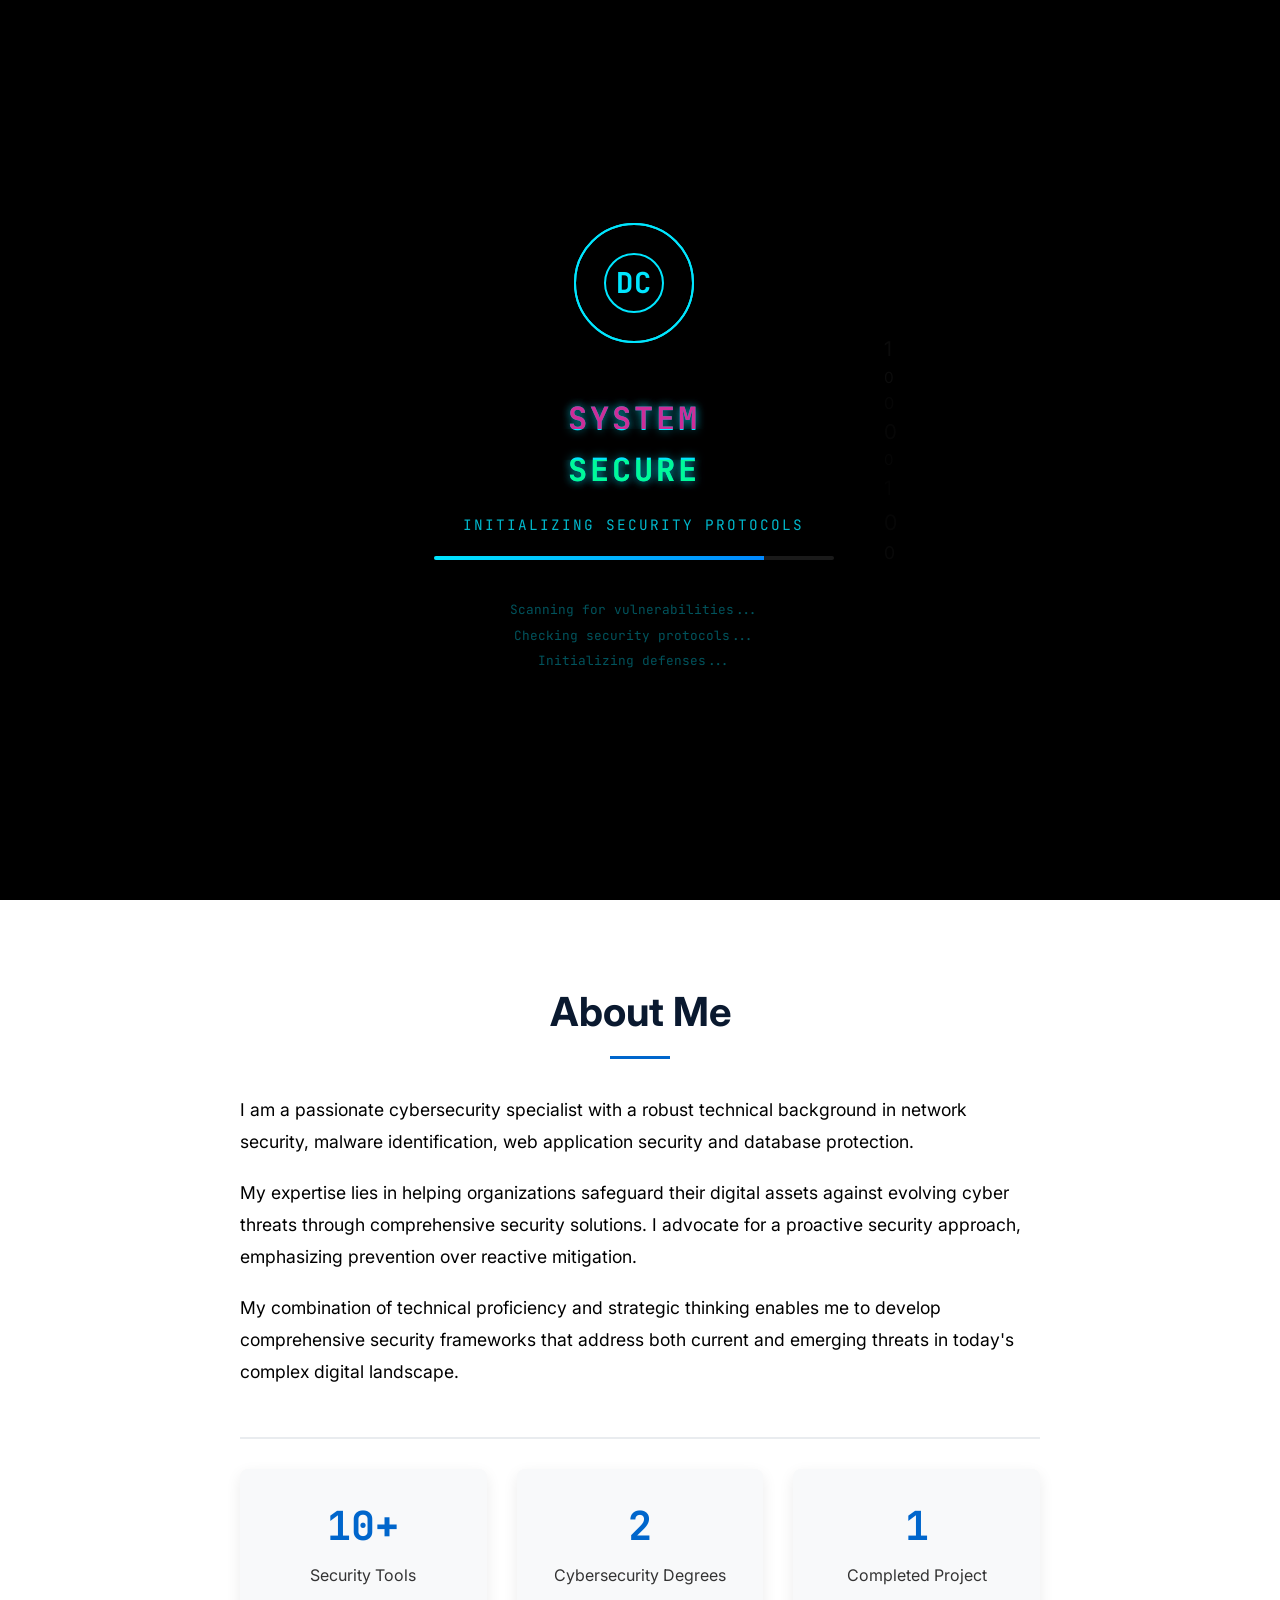
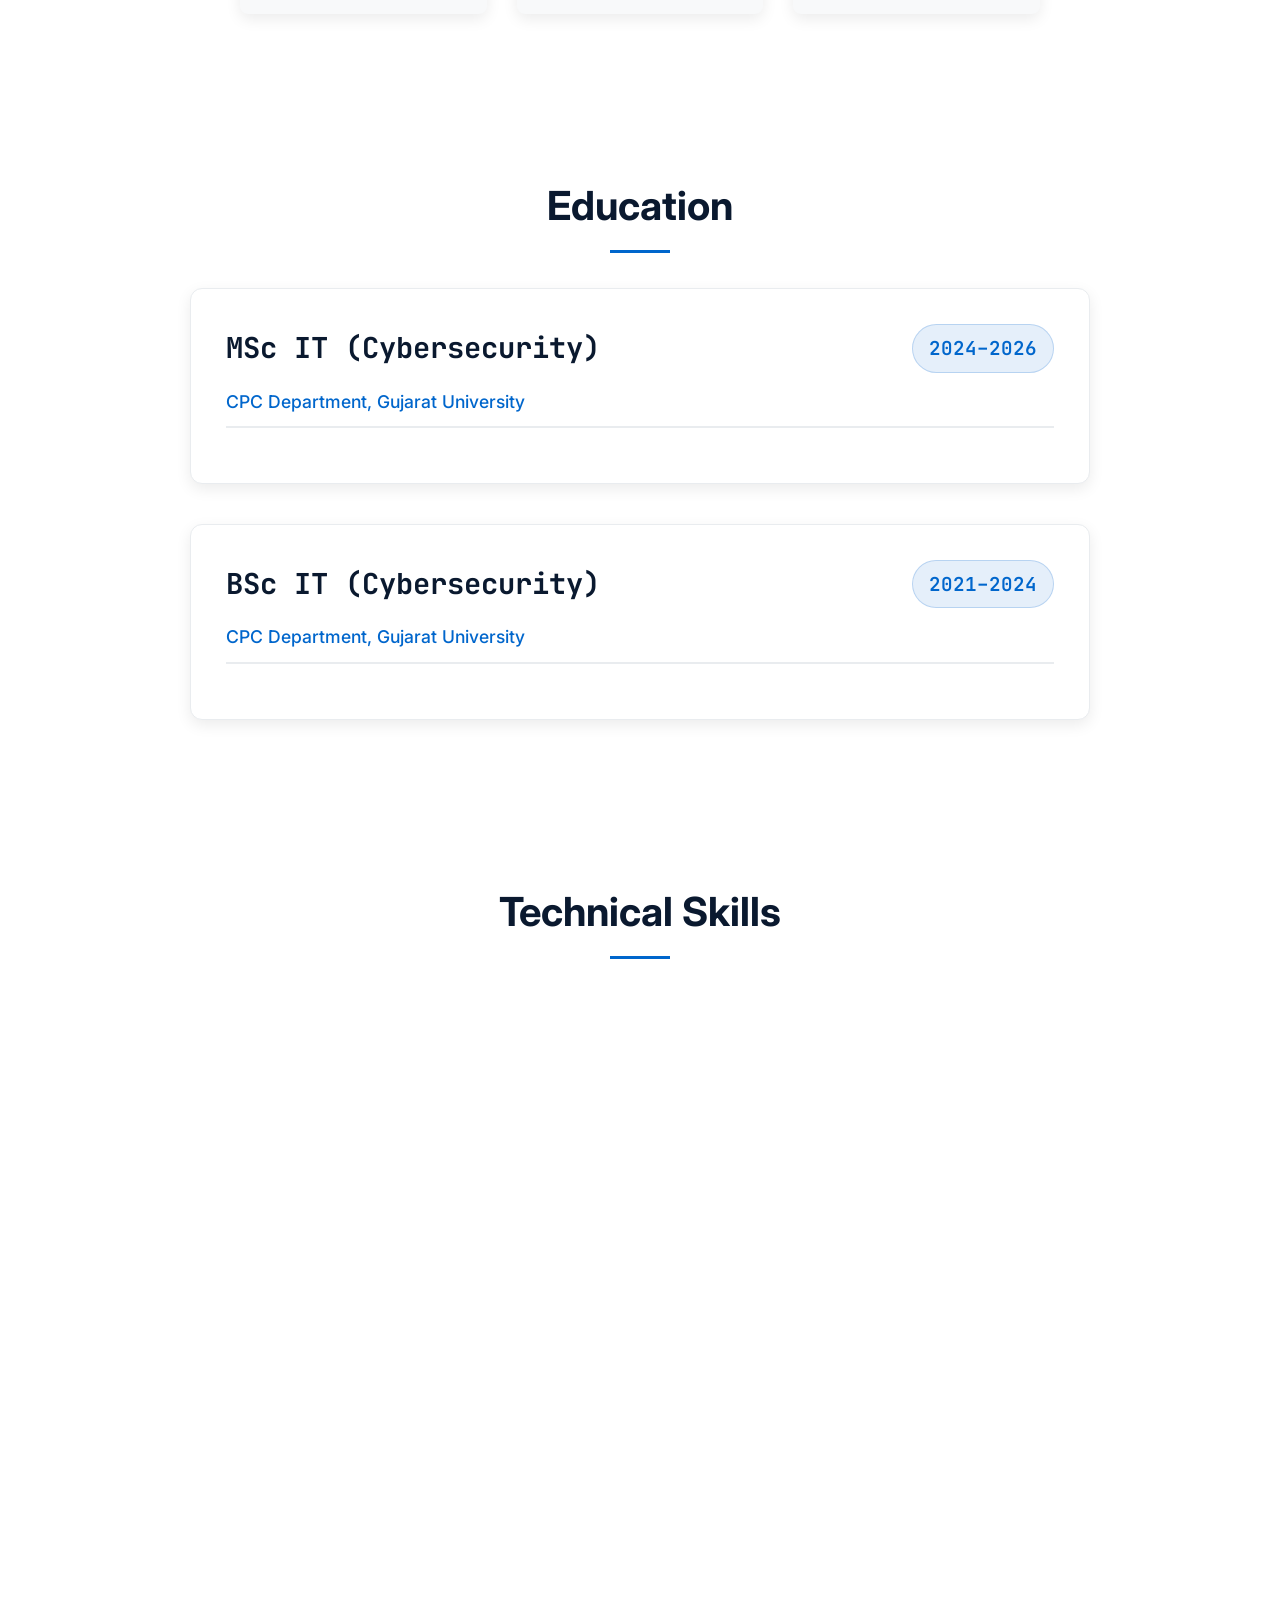
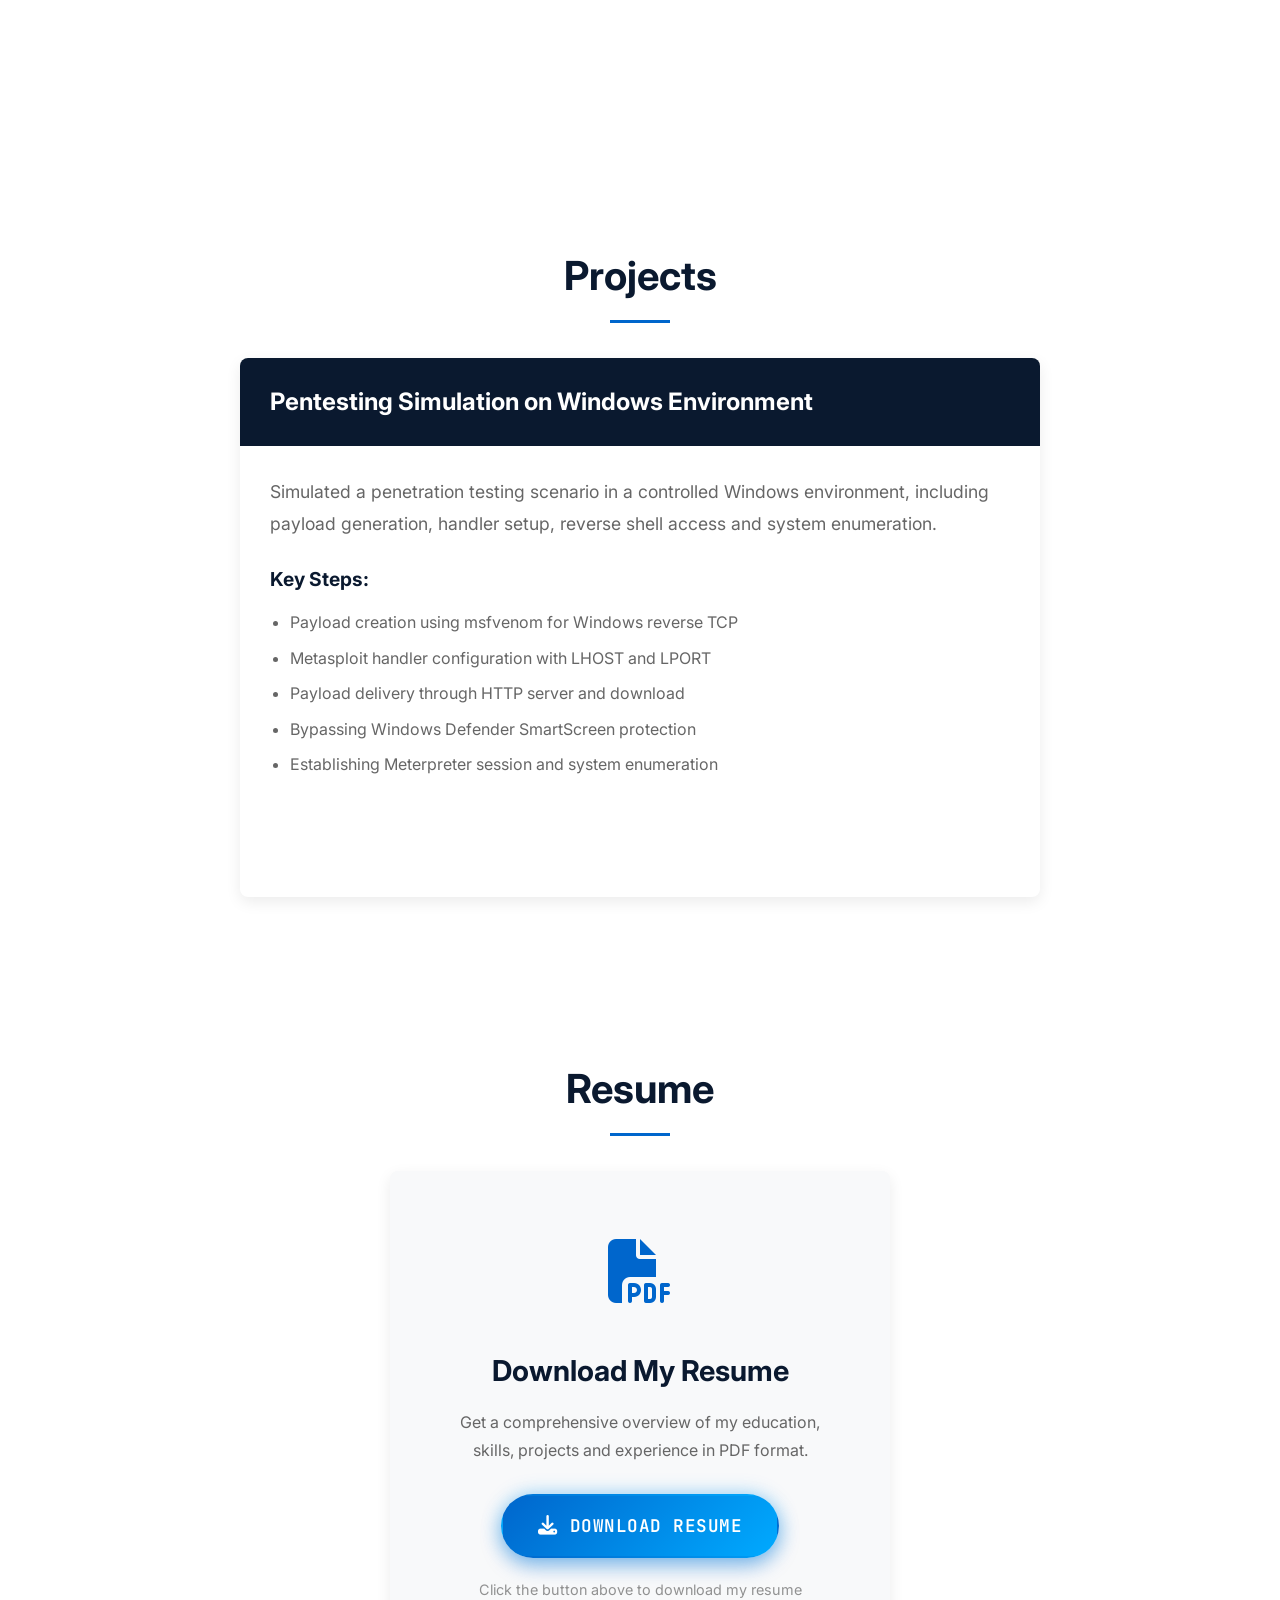
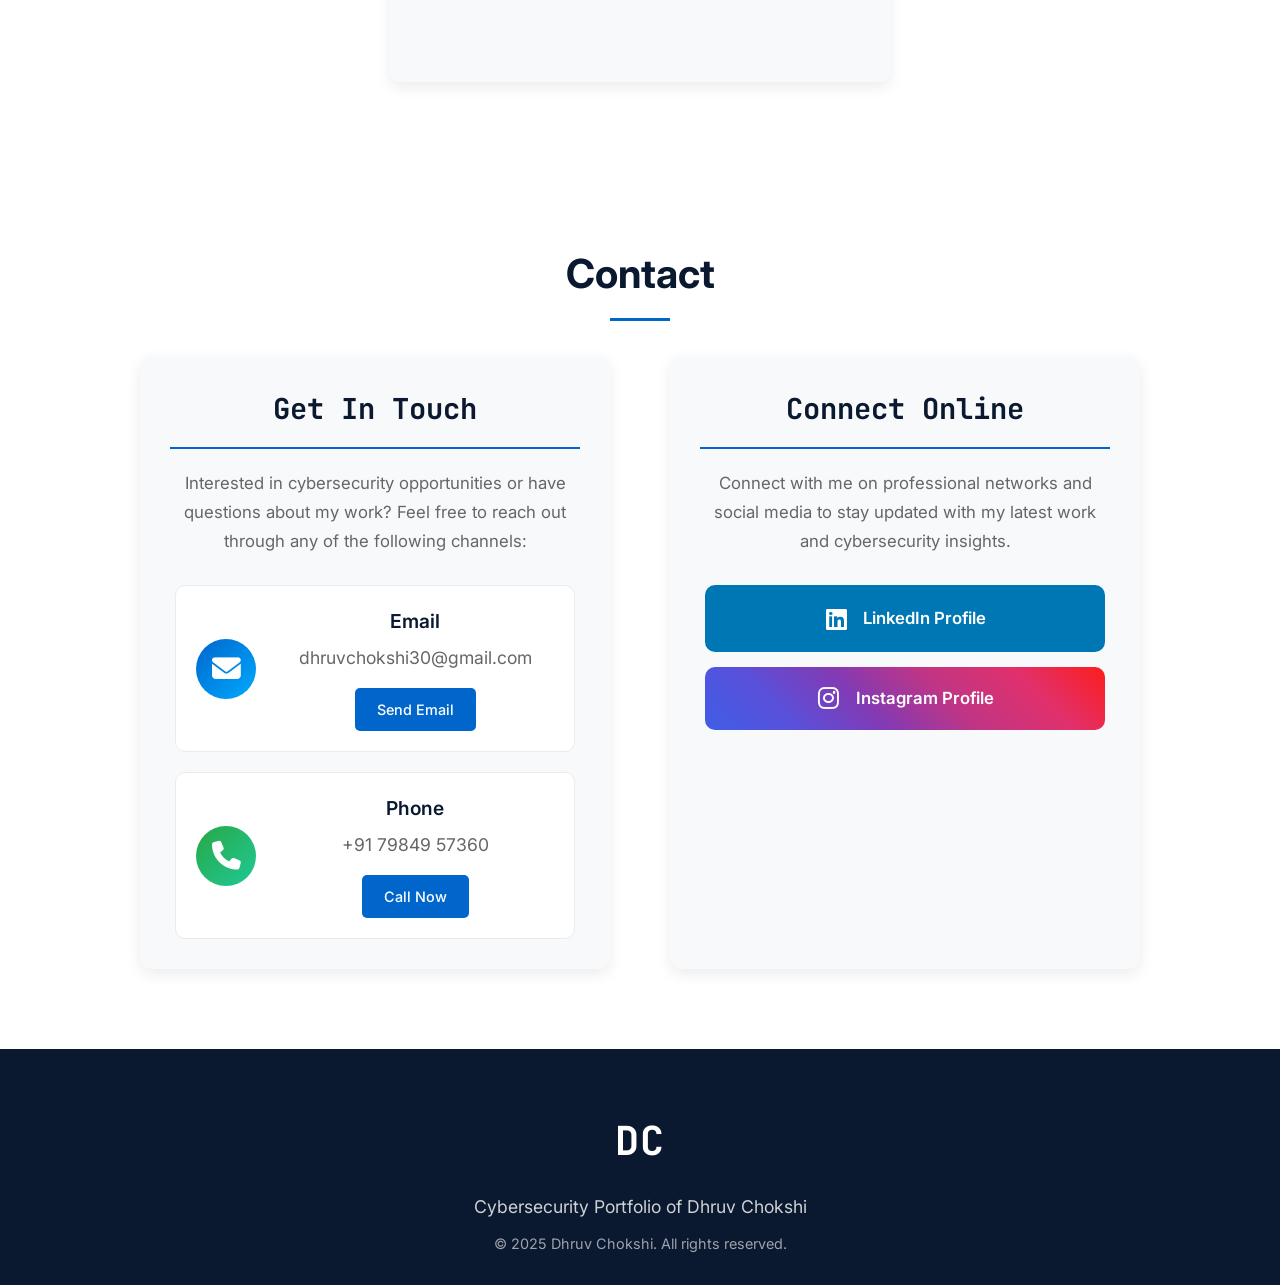
==== commit 14938c6b: "Add files via upload" ====
--- a/index.html
+++ b/index.html
@@ -89,7 +89,7 @@
         <!-- Video Background -->
         <div class="video-background">
             <video autoplay muted loop playsinline class="cyber-video">
-                <source src="assets/hero-video.mp4" type="video/mp4">
+                <source src="assets/7534243-hd_1920_1080_25fps.mp4" type="video/mp4">
             </video>
             <div class="video-overlay"></div>
         </div>
@@ -97,8 +97,8 @@
         <div class="container">
             <div class="hero-content">
                 <div class="hero-text">
-                    <h1 class="hero-title">Dhruv Chokshi</h1>
-                    <h2 class="hero-subtitle">Cybersecurity Graduate</h2>
+                    <h1 class="hero-title">Hello, I'm Dhruv Chokshi</h1>
+                    <h2 class="hero-subtitle">Cybersecurity Specialist</h2>
                     <p class="hero-description">
                         Passionate about securing digital environments through penetration testing, 
                         vulnerability assessment and threat analysis. Seeking entry-level opportunities 
@@ -115,98 +115,75 @@
     </section>
 
     <!-- About Section -->
-    <section id="about" class="section about">
-        <div class="container">
-            <h2 class="section-title">About Me</h2>
-            <div class="about-content">
-                <div class="about-text">
-                    <p class="about-intro">
-                        Cybersecurity graduate with hands-on experience in penetration testing, 
-                        vulnerability assessment and secure payload delivery projects.
-                    </p>
-                    <p>
-                        Currently pursuing a Master's in Cybersecurity with strong technical skills 
-                        in Linux, networking and Windows Server. Eager to contribute to entry-level 
-                        cybersecurity roles by applying academic knowledge and practical project 
-                        experience to help organizations strengthen their security posture.
-                    </p>
-                    <div class="contact-info">
-                        <p><i class="fas fa-phone"></i> +91-7984957360</p>
-                        <p><i class="fas fa-envelope"></i> dhruvchokshi30@gmail.com</p>
-                        <p><i class="fas fa-language"></i> English, Hindi, Gujarati</p>
-                    </div>
-                </div>
-                <div class="about-stats">
-                    <div class="stat">
-                        <h3>10+</h3>
-                        <p>Security Tools</p>
-                    </div>
-                    <div class="stat">
-                        <h3>2</h3>
-                        <p>Cybersecurity Degrees</p>
-                    </div>
-                    <div class="stat">
-                        <h3>1</h3>
-                        <p>Completed Project</p>
-                    </div>
-                    <div class="stat">
-                        <h3>3</h3>
-                        <p>Languages</p>
-                    </div>
-                </div>
-            </div>
-        </div>
-    </section>
-
+   <!-- About Section -->
+<section id="about" class="section about">
+    <div class="container">
+        <h2 class="section-title">About Me</h2>
+        <div class="about-content">
+            <div class="about-text">
+                <p class="about-intro">
+                    I am a passionate cybersecurity specialist with a robust technical background in network security, malware identification, web application security and database protection.
+                </p>
+                <p>
+                    My expertise lies in helping organizations safeguard their digital assets against evolving cyber threats through comprehensive security solutions. I advocate for a proactive security approach, emphasizing prevention over reactive mitigation.
+                </p>
+                <p>
+                    My combination of technical proficiency and strategic thinking enables me to develop comprehensive security frameworks that address both current and emerging threats in today's complex digital landscape.
+                </p>
+            </div>
+        </div>
+        
+        <!-- Stats below the paragraph -->
+        <div class="about-stats">
+            <div class="stat">
+                <h3>10+</h3>
+                <p>Security Tools</p>
+            </div>
+            <div class="stat">
+                <h3>2</h3>
+                <p>Cybersecurity Degrees</p>
+            </div>
+            <div class="stat">
+                <h3>1</h3>
+                <p>Completed Project</p>
+            </div>
+        </div>
+    </div>
+</section>
     <!-- Education Section -->
-    <section id="education" class="section education">
-        <div class="container">
-            <h2 class="section-title">Education</h2>
-            <div class="education-tabs">
-                <div class="tab active" data-tab="msc">
-                    <div class="tab-header">
-                        <h3>MSc IT (Cybersecurity)</h3>
-                        <span class="tab-year">2024–2026</span>
-                    </div>
-                    <div class="tab-content">
-                        <div class="tab-details">
-                            <p class="institution">CPC Department, Gujarat University</p>
-                            <p>Currently pursuing Master's degree with focus on advanced cybersecurity concepts, 
-                            threat analysis and defense strategies. Specializing in penetration testing 
-                            methodologies and secure system design.</p>
-                            <ul class="course-highlights">
-                                <li>Penetration Testing</li>
-                                <li>Network Security & Cryptography</li>
-                                <li>Threat Intelligence & Analysis</li>
-                                <li>Security Operations & Incident Response</li>
-                            </ul>
-                        </div>
-                    </div>
-                </div>
-                <div class="tab" data-tab="bsc">
-                    <div class="tab-header">
-                        <h3>BSc IT (Cybersecurity)</h3>
-                        <span class="tab-year">2021–2024</span>
-                    </div>
-                    <div class="tab-content">
-                        <div class="tab-details">
-                            <p class="institution">CPC Department, Gujarat University</p>
-                            <p>Completed Bachelor's degree with foundational knowledge in cybersecurity 
-                            principles, network security and ethical hacking. Developed practical skills 
-                            through hands-on labs and projects.</p>
-                            <ul class="course-highlights">
-                                <li>Cybersecurity Fundamentals</li>
-                                <li>Network Security Principles</li>
-                                <li>Ethical Hacking Techniques</li>
-                                <li>Secure System Administration</li>
-                            </ul>
-                        </div>
-                    </div>
-                </div>
-            </div>
-        </div>
-    </section>
-
+   <!-- Education Section -->
+<!-- Education Section -->
+<section id="education" class="section education">
+    <div class="container">
+        <h2 class="section-title">Education</h2>
+        <div class="education-container">
+            
+            <!-- MSc IT Card -->
+            <div class="education-card">
+                <div class="education-header">
+                    <h3>MSc IT (Cybersecurity)</h3>
+                    <div class="education-year">2024–2026</div>
+                </div>
+                <div class="education-institution">CPC Department, Gujarat University</div>
+                
+               
+            </div>
+            
+            <!-- BSc IT Card -->
+            <div class="education-card">
+                <div class="education-header">
+                    <h3>BSc IT (Cybersecurity)</h3>
+                    <div class="education-year">2021–2024</div>
+                </div>
+                <div class="education-institution">CPC Department, Gujarat University</div>
+                
+                </p>
+                
+            </div>
+            
+        </div>
+    </div>
+</section>
     <!-- Skills Section with Flip Cards -->
     <section id="skills" class="section skills">
         <div class="container">
@@ -378,7 +355,7 @@
             <div class="project-card">
                 <div class="project-header">
                     <h3>Pentesting Simulation on Windows Environment</h3>
-                    <div class="project-tag">Security Research</div>
+                    
                 </div>
                 <div class="project-content">
                     <p class="project-description">
@@ -405,26 +382,26 @@
         </div>
     </section>
 
-    <!-- Resume Section -->
-    <section id="resume" class="section resume">
-        <div class="container">
-            <h2 class="section-title">Resume</h2>
-            <div class="resume-content">
-                <div class="resume-card">
-                    <div class="resume-icon">
-                        <i class="fas fa-file-pdf"></i>
-                    </div>
-                    <h3>Download My Resume</h3>
-                    <p>Get a comprehensive overview of my education, skills, projects and experience in PDF format.</p>
-                    <button class="btn btn-primary" id="download-resume-btn">
-                        <i class="fas fa-download"></i> Download Resume
-                    </button>
-                    <p class="resume-note">File will be available for download soon</p>
-                </div>
-            </div>
-        </div>
-    </section>
-
+   <!-- Resume Section -->
+<section id="resume" class="section resume">
+    <div class="container">
+        <h2 class="section-title">Resume</h2>
+        <div class="resume-content">
+            <div class="resume-card">
+                <div class="resume-icon">
+                    <i class="fas fa-file-pdf"></i>
+                </div>
+                <h3>Download My Resume</h3>
+                <p>Get a comprehensive overview of my education, skills, projects and experience in PDF format.</p>
+                <a href="resume.pdf" download="Dhruv_Chokshi_Resume.pdf" class="btn btn-primary" id="download-resume-btn">
+                    <i class="fas fa-download"></i> Download Resume
+                </a>
+                <p class="resume-note">Click the button above to download my resume</p>
+            </div>
+        </div>
+    </div>
+  
+</section>
     <!-- Contact Section - Updated with proper structure -->
     <section id="contact" class="section contact">
         <div class="container">
--- a/style.css
+++ b/style.css
@@ -635,9 +635,6 @@
 }
 
 /* ========== HERO SECTION ========== */
-/* style.css - UPDATED SECTIONS */
-
-/* ========== HERO SECTION - FIXED FOR FULL NAME VISIBILITY ========== */
 .hero {
     padding: 0;
     min-height: 100vh;
@@ -700,7 +697,6 @@
     box-sizing: border-box;
 }
 
-/* FIXED: Hero title for mobile visibility */
 .hero-title {
     font-size: 3.5rem;
     font-weight: 800;
@@ -714,7 +710,7 @@
     animation: fadeInUp 1s ease;
     word-break: keep-all;
     overflow-wrap: break-word;
-    hyphens: none; /* Changed from auto to none */
+    hyphens: none;
     padding: 0 10px;
     display: inline-block;
     width: 100%;
@@ -752,7 +748,563 @@
     box-sizing: border-box;
 }
 
-/* ========== CONTACT SECTION - CENTER ALIGNED CONTACT METHODS ========== */
+/* ========== HERO BUTTONS ========== */
+.hero-buttons {
+    display: flex;
+    gap: 25px;
+    justify-content: center;
+    animation: fadeInUp 1s ease 0.8s both;
+    padding: 20px 10px;
+    flex-wrap: wrap;
+    margin-top: 20px;
+    position: relative;
+    z-index: 10;
+}
+
+.btn {
+    display: inline-flex;
+    align-items: center;
+    justify-content: center;
+    gap: 12px;
+    padding: 16px 35px;
+    border-radius: 50px;
+    font-weight: 600;
+    text-decoration: none;
+    cursor: pointer;
+    border: 2px solid transparent;
+    transition: all 0.3s ease;
+    font-size: 1.1rem;
+    font-family: 'JetBrains Mono', monospace;
+    letter-spacing: 0.5px;
+    text-transform: uppercase;
+    white-space: nowrap;
+    min-height: 56px;
+    box-sizing: border-box;
+    position: relative;
+    z-index: 5;
+}
+
+.btn-primary {
+    background: linear-gradient(135deg, #0066cc, #00aaff);
+    color: #ffffff;
+    box-shadow: 
+        0 8px 20px rgba(0, 102, 204, 0.4),
+        0 0 20px rgba(0, 170, 255, 0.3);
+}
+
+.btn-primary:hover {
+    background: linear-gradient(135deg, #0055aa, #0099ee);
+    transform: translateY(-5px) scale(1.05);
+    box-shadow: 
+        0 12px 25px rgba(0, 102, 204, 0.6),
+        0 0 30px rgba(0, 170, 255, 0.4);
+}
+
+.btn-outline {
+    background: rgba(0, 0, 0, 0.7);
+    color: #00e6ff;
+    border-color: #00e6ff;
+    backdrop-filter: blur(10px);
+    box-shadow: 
+        0 8px 20px rgba(0, 0, 0, 0.5),
+        0 0 20px rgba(0, 230, 255, 0.2);
+}
+
+.btn-outline:hover {
+    background: rgba(0, 0, 0, 0.8);
+    color: #ffffff;
+    border-color: #00e6ff;
+    transform: translateY(-5px) scale(1.05);
+    box-shadow: 
+        0 12px 25px rgba(0, 0, 0, 0.6),
+        0 0 30px rgba(0, 230, 255, 0.3);
+}
+
+.btn i {
+    font-size: 1.2rem;
+}
+
+/* ========== ABOUT SECTION ========== */
+.about-content {
+    max-width: 800px;
+    margin: 0 auto;
+    text-align: center;
+}
+
+.about-text p {
+    color: #000000;
+    margin-bottom: 20px;
+    line-height: 1.8;
+    font-size: 1.1rem;
+    text-align: left;
+    font-weight: 400;
+}
+
+.about-intro {
+    font-size: 1.3rem;
+    color: #000000;
+    margin-bottom: 25px;
+    font-weight: 600;
+    text-align: left;
+}
+
+/* Stats below the paragraph */
+.about-stats {
+    display: grid;
+    grid-template-columns: repeat(3, 1fr);
+    gap: 30px;
+    max-width: 800px;
+    margin: 50px auto 0;
+    padding-top: 30px;
+    border-top: 2px solid var(--light-gray);
+}
+
+.stat {
+    background-color: var(--light);
+    padding: 25px;
+    border-radius: 8px;
+    text-align: center;
+    box-shadow: var(--shadow);
+    transition: var(--transition);
+}
+
+.stat:hover {
+    transform: translateY(-5px);
+    box-shadow: 0 10px 25px rgba(0, 0, 0, 0.1);
+}
+
+.stat h3 {
+    font-size: 2.5rem;
+    color: var(--accent);
+    margin-bottom: 5px;
+    font-family: 'JetBrains Mono', monospace;
+}
+
+.stat p {
+    color: #333333;
+    font-size: 1rem;
+    margin: 0;
+}
+
+/* ========== EDUCATION SECTION - ORIGINAL TIMELINE STYLE ========== */
+/* ========== EDUCATION SECTION - CARD STYLE LIKE SCREENSHOT ========== */
+.education-container {
+    max-width: 900px;
+    margin: 0 auto;
+    display: flex;
+    flex-direction: column;
+    gap: 40px;
+}
+
+.education-card {
+    background-color: var(--white);
+    border-radius: 12px;
+    padding: 35px;
+    box-shadow: var(--shadow);
+    border: 1px solid var(--light-gray);
+    transition: var(--transition);
+}
+
+.education-card:hover {
+    transform: translateY(-5px);
+    box-shadow: 0 15px 30px rgba(0, 0, 0, 0.1);
+    border-color: var(--accent);
+}
+
+.education-header {
+    display: flex;
+    justify-content: space-between;
+    align-items: center;
+    margin-bottom: 15px;
+    flex-wrap: wrap;
+    gap: 15px;
+}
+
+.education-header h3 {
+    font-size: 1.8rem;
+    color: var(--primary);
+    font-weight: 700;
+    margin: 0;
+    font-family: 'JetBrains Mono', monospace;
+}
+
+.education-year {
+    font-size: 1.2rem;
+    color: var(--accent);
+    font-weight: 600;
+    font-family: 'JetBrains Mono', monospace;
+    background-color: rgba(0, 102, 204, 0.1);
+    padding: 8px 16px;
+    border-radius: 30px;
+    border: 1px solid rgba(0, 102, 204, 0.2);
+}
+
+.education-institution {
+    font-size: 1.1rem;
+    color: var(--accent);
+    margin-bottom: 20px;
+    font-weight: 500;
+    font-family: 'Inter', sans-serif;
+    padding-bottom: 10px;
+    border-bottom: 2px solid var(--light-gray);
+}
+
+.education-description {
+    color: var(--gray);
+    line-height: 1.8;
+    margin-bottom: 25px;
+    font-size: 1rem;
+}
+
+.education-highlights {
+    display: flex;
+    flex-wrap: wrap;
+    gap: 12px;
+    margin-top: 15px;
+}
+
+.highlight {
+    background-color: var(--light);
+    color: var(--primary);
+    padding: 8px 18px;
+    border-radius: 30px;
+    font-size: 0.95rem;
+    font-weight: 500;
+    border: 1px solid var(--light-gray);
+    transition: var(--transition);
+}
+
+.highlight:hover {
+    background-color: var(--accent);
+    color: var(--white);
+    border-color: var(--accent);
+    transform: translateY(-2px);
+    box-shadow: 0 5px 10px rgba(0, 102, 204, 0.2);
+}
+
+/* Responsive Design */
+@media (max-width: 768px) {
+    .education-card {
+        padding: 25px;
+    }
+    
+    .education-header {
+        flex-direction: column;
+        align-items: flex-start;
+    }
+    
+    .education-header h3 {
+        font-size: 1.5rem;
+    }
+    
+    .education-year {
+        font-size: 1rem;
+        padding: 6px 14px;
+    }
+    
+    .education-institution {
+        font-size: 1rem;
+    }
+    
+    .education-description {
+        font-size: 0.95rem;
+    }
+    
+    .highlight {
+        padding: 6px 14px;
+        font-size: 0.9rem;
+    }
+}
+
+@media (max-width: 576px) {
+    .education-card {
+        padding: 20px;
+    }
+    
+    .education-header h3 {
+        font-size: 1.3rem;
+    }
+    
+    .education-highlights {
+        gap: 8px;
+    }
+    
+    .highlight {
+        padding: 5px 12px;
+        font-size: 0.85rem;
+    }
+}
+/* ========== SKILLS SECTION ========== */
+.skills-grid {
+    display: grid;
+    grid-template-columns: repeat(auto-fit, minmax(320px, 1fr));
+    gap: 30px;
+    perspective: 1000px;
+    padding-bottom: 30px;
+}
+
+.flip-card {
+    height: 300px;
+    perspective: 1000px;
+    margin-bottom: 15px;
+}
+
+.flip-card-inner {
+    position: relative;
+    width: 100%;
+    height: 100%;
+    text-align: center;
+    transition: transform 0.6s;
+    transform-style: preserve-3d;
+}
+
+.flip-card:hover .flip-card-inner {
+    transform: rotateY(180deg);
+}
+
+.flip-card-front, .flip-card-back {
+    position: absolute;
+    width: 100%;
+    height: 100%;
+    backface-visibility: hidden;
+    border-radius: 12px;
+    padding: 30px 25px;
+    display: flex;
+    flex-direction: column;
+    box-sizing: border-box;
+    overflow: hidden;
+}
+
+.flip-card-front {
+    background-color: var(--white);
+    border: 2px solid var(--light-gray);
+    color: var(--primary);
+    box-shadow: var(--shadow);
+    justify-content: center;
+    align-items: center;
+}
+
+.flip-card-back {
+    background-color: var(--primary);
+    color: var(--white);
+    transform: rotateY(180deg);
+    box-shadow: var(--shadow);
+    justify-content: flex-start;
+    overflow-y: auto;
+}
+
+.skill-icon {
+    font-size: 2.8rem;
+    color: var(--accent);
+    margin-bottom: 20px;
+    flex-shrink: 0;
+}
+
+.flip-card-front h3 {
+    font-size: 1.5rem;
+    margin-bottom: 12px;
+    font-family: 'JetBrains Mono', monospace;
+    color: var(--primary);
+    flex-shrink: 0;
+}
+
+.flip-card-front p {
+    color: var(--gray);
+    margin-bottom: 20px;
+    font-size: 1rem;
+    line-height: 1.5;
+    padding: 0 10px;
+    flex-shrink: 0;
+}
+
+.flip-hint {
+    color: var(--accent);
+    font-size: 0.85rem;
+    font-family: 'JetBrains Mono', monospace;
+    opacity: 0.7;
+    padding: 8px 16px;
+    background: rgba(0, 102, 204, 0.1);
+    border-radius: 20px;
+    margin-top: auto;
+    flex-shrink: 0;
+}
+
+.flip-hint i {
+    margin-right: 8px;
+    font-size: 0.9rem;
+}
+
+.flip-card-back h3 {
+    font-size: 1.4rem;
+    margin-bottom: 20px;
+    color: var(--white);
+    font-family: 'JetBrains Mono', monospace;
+    text-align: center;
+    width: 100%;
+    padding-bottom: 15px;
+    border-bottom: 1px solid rgba(255, 255, 255, 0.2);
+    flex-shrink: 0;
+}
+
+.skill-list {
+    list-style: none;
+    text-align: left;
+    margin: 0;
+    padding: 0;
+    width: 100%;
+    flex-grow: 1;
+    overflow-y: auto;
+    max-height: calc(100% - 70px);
+    padding-right: 5px;
+}
+
+.skill-list::-webkit-scrollbar {
+    width: 4px;
+}
+
+.skill-list::-webkit-scrollbar-track {
+    background: rgba(255, 255, 255, 0.1);
+    border-radius: 2px;
+}
+
+.skill-list::-webkit-scrollbar-thumb {
+    background: var(--accent);
+    border-radius: 2px;
+}
+
+.skill-list li {
+    padding: 10px 0;
+    color: var(--white);
+    border-bottom: 1px solid rgba(255, 255, 255, 0.1);
+    font-family: 'Inter', sans-serif;
+    font-size: 0.95rem;
+    line-height: 1.4;
+    display: flex;
+    align-items: flex-start;
+}
+
+.skill-list li:last-child {
+    border-bottom: none;
+    padding-bottom: 5px;
+    margin-bottom: 5px;
+}
+
+.skill-list li:before {
+    content: "▸";
+    color: var(--accent);
+    margin-right: 12px;
+    font-size: 1.1rem;
+    flex-shrink: 0;
+    margin-top: 2px;
+}
+
+/* ========== PROJECTS SECTION ========== */
+.project-card {
+    max-width: 800px;
+    margin: 0 auto;
+    background-color: var(--white);
+    border-radius: 8px;
+    overflow: hidden;
+    box-shadow: var(--shadow);
+}
+
+.project-header {
+    padding: 25px 30px;
+    background-color: var(--primary);
+    color: var(--white);
+    display: flex;
+    justify-content: space-between;
+    align-items: center;
+}
+
+.project-header h3 {
+    font-size: 1.5rem;
+    margin: 0;
+}
+
+.project-tag {
+    background-color: var(--accent);
+    color: var(--white);
+    padding: 5px 15px;
+    border-radius: 4px;
+    font-size: 0.85rem;
+    font-weight: 600;
+    font-family: 'JetBrains Mono', monospace;
+}
+
+.project-content {
+    padding: 30px;
+}
+
+.project-description {
+    font-size: 1.1rem;
+    color: var(--gray);
+    margin-bottom: 25px;
+    line-height: 1.8;
+}
+
+.project-details h4 {
+    color: var(--primary);
+    margin-bottom: 15px;
+    font-size: 1.2rem;
+}
+
+.project-details ul {
+    padding-left: 20px;
+    margin-bottom: 30px;
+}
+
+.project-details li {
+    margin-bottom: 10px;
+    color: var(--gray);
+}
+
+.project-actions {
+    display: flex;
+    gap: 15px;
+}
+
+/* ========== RESUME SECTION ========== */
+.resume-content {
+    display: flex;
+    justify-content: center;
+}
+
+.resume-card {
+    text-align: center;
+    max-width: 500px;
+    padding: 50px;
+    background-color: var(--light);
+    border-radius: 8px;
+    box-shadow: var(--shadow);
+}
+
+.resume-icon {
+    font-size: 4rem;
+    color: var(--accent);
+    margin-bottom: 25px;
+}
+
+.resume-card h3 {
+    font-size: 1.8rem;
+    color: var(--primary);
+    margin-bottom: 15px;
+}
+
+.resume-card p {
+    color: var(--gray);
+    margin-bottom: 30px;
+    line-height: 1.7;
+}
+
+.resume-note {
+    font-size: 0.9rem;
+    color: var(--gray);
+    margin-top: 20px;
+    opacity: 0.7;
+}
+
+/* ========== CONTACT SECTION ========== */
 .contact-content {
     display: grid;
     grid-template-columns: repeat(2, 1fr);
@@ -769,8 +1321,8 @@
     transition: var(--transition);
     display: flex;
     flex-direction: column;
-    align-items: center; /* Center align content */
-    text-align: center; /* Center align text */
+    align-items: center;
+    text-align: center;
 }
 
 .contact-section:hover {
@@ -798,13 +1350,12 @@
     width: 100%;
 }
 
-/* Center aligned contact methods */
 .contact-methods {
     display: flex;
     flex-direction: column;
     gap: 20px;
     width: 100%;
-    align-items: center; /* Center align items */
+    align-items: center;
 }
 
 .contact-method {
@@ -817,8 +1368,8 @@
     transition: var(--transition);
     border: 1px solid var(--light-gray);
     width: 100%;
-    max-width: 400px; /* Limit width for better centering */
-    justify-content: center; /* Center content horizontally */
+    max-width: 400px;
+    justify-content: center;
     text-align: center;
 }
 
@@ -854,10 +1405,10 @@
 
 .method-details {
     flex: 1;
-    text-align: center; /* Center align text */
+    text-align: center;
     display: flex;
     flex-direction: column;
-    align-items: center; /* Center align items */
+    align-items: center;
 }
 
 .method-details h4 {
@@ -896,13 +1447,12 @@
     border-color: var(--accent);
 }
 
-/* Center aligned social links */
 .social-links {
     display: flex;
     flex-direction: column;
     gap: 15px;
     width: 100%;
-    align-items: center; /* Center align items */
+    align-items: center;
 }
 
 .social-btn {
@@ -920,7 +1470,7 @@
     border: 2px solid transparent;
     font-size: 1.05rem;
     width: 100%;
-    max-width: 400px; /* Limit width for better centering */
+    max-width: 400px;
 }
 
 .social-btn:hover {
@@ -984,1120 +1534,6 @@
     text-align: center;
 }
 
-/* ========== RESPONSIVE DESIGN - MOBILE FIXES ========== */
-@media (max-width: 768px) {
-    /* Hero section mobile fixes */
-    .hero-title {
-        font-size: 2.5rem; /* Reduced but still readable */
-        line-height: 1.2;
-        word-break: normal;
-        overflow-wrap: normal;
-        white-space: normal;
-        padding: 0 5px;
-        display: block;
-    }
-    
-    .hero-subtitle {
-        font-size: 1.3rem;
-        padding: 0 5px;
-    }
-    
-    .hero-description {
-        font-size: 1rem;
-        padding: 15px;
-        margin: 0 10px 25px;
-    }
-    
-    /* Stack contact sections on mobile */
-    .contact-content {
-        grid-template-columns: 1fr;
-        gap: 40px;
-    }
-    
-    .contact-section {
-        padding: 25px 20px;
-    }
-    
-    .contact-heading {
-        font-size: 1.6rem;
-    }
-    
-    /* Center aligned contact methods on mobile */
-    .contact-method {
-        padding: 18px 15px;
-        flex-direction: column; /* Stack icon and details vertically */
-        text-align: center;
-        gap: 15px;
-    }
-    
-    .method-icon {
-        width: 50px;
-        height: 50px;
-        margin: 0 auto;
-    }
-    
-    .method-icon i {
-        font-size: 1.5rem;
-    }
-    
-    .method-details h4 {
-        font-size: 1.1rem;
-    }
-    
-    .method-details p {
-        font-size: 1rem;
-    }
-    
-    .method-link {
-        padding: 7px 18px;
-        font-size: 0.85rem;
-        width: auto;
-    }
-    
-    .social-btn {
-        padding: 15px 20px;
-        font-size: 1rem;
-    }
-}
-
-@media (max-width: 576px) {
-    /* Hero section small mobile fixes */
-    .hero-title {
-        font-size: 2rem; /* Further reduced for very small screens */
-        line-height: 1.3;
-        margin-bottom: 15px;
-    }
-    
-    .hero-subtitle {
-        font-size: 1.1rem;
-        margin-bottom: 20px;
-    }
-    
-    .hero-description {
-        font-size: 0.95rem;
-        padding: 12px;
-        margin: 0 5px 20px;
-    }
-    
-    /* Contact section small mobile fixes */
-    .contact-heading {
-        font-size: 1.4rem;
-    }
-    
-    .contact-method {
-        padding: 15px;
-        max-width: 100%; /* Use full width on very small screens */
-    }
-    
-    .method-icon {
-        width: 45px;
-        height: 45px;
-    }
-    
-    .method-icon i {
-        font-size: 1.3rem;
-    }
-    
-    .method-details h4 {
-        font-size: 1rem;
-    }
-    
-    .method-details p {
-        font-size: 0.95rem;
-    }
-    
-    .method-link {
-        width: 100%;
-        text-align: center;
-    }
-    
-    .social-btn {
-        padding: 14px 18px;
-        font-size: 0.95rem;
-        max-width: 100%; /* Use full width on very small screens */
-    }
-    
-    .social-btn i {
-        font-size: 1.3rem;
-    }
-}
-
-/* Extra small screens */
-@media (max-width: 400px) {
-    .hero-title {
-        font-size: 1.8rem;
-        padding: 0;
-    }
-    
-    .hero-subtitle {
-        font-size: 1rem;
-        padding: 0;
-    }
-    
-    .hero-description {
-        font-size: 0.9rem;
-        padding: 10px;
-        margin: 0 5px 15px;
-    }
-    
-    .contact-heading {
-        font-size: 1.3rem;
-    }
-    
-    .contact-description {
-        font-size: 0.95rem;
-    }
-}
-
-/* Fix for very small screens where name might still break */
-@media (max-width: 350px) {
-    .hero-title {
-        font-size: 1.6rem;
-        line-height: 1.4;
-        word-break: normal;
-        overflow-wrap: normal;
-        display: inline;
-    }
-    
-    .hero-subtitle {
-        font-size: 0.95rem;
-    }
-    
-    .hero-buttons {
-        flex-direction: column;
-        align-items: center;
-        gap: 15px;
-    }
-    
-    .btn {
-        width: 100%;
-        max-width: 220px;
-        justify-content: center;
-        padding: 10px 18px;
-        font-size: 0.9rem;
-    }
-}
-/* style.css - UPDATED HERO BUTTONS SECTION */
-
-/* ========== HERO BUTTONS - FIXED VISIBILITY ========== */
-.hero-buttons {
-    display: flex;
-    gap: 25px;
-    justify-content: center;
-    animation: fadeInUp 1s ease 0.8s both;
-    padding: 20px 10px; /* Increased padding */
-    flex-wrap: wrap;
-    margin-top: 20px; /* Added margin for spacing */
-    position: relative;
-    z-index: 10; /* Ensure buttons are above other elements */
-}
-
-.btn {
-    display: inline-flex;
-    align-items: center;
-    justify-content: center;
-    gap: 12px;
-    padding: 16px 35px; /* Increased padding for better touch targets */
-    border-radius: 50px;
-    font-weight: 600;
-    text-decoration: none;
-    cursor: pointer;
-    border: 2px solid transparent;
-    transition: all 0.3s ease;
-    font-size: 1.1rem; /* Slightly larger font */
-    font-family: 'JetBrains Mono', monospace;
-    letter-spacing: 0.5px;
-    text-transform: uppercase;
-    white-space: nowrap;
-    min-height: 56px; /* Minimum height for consistency */
-    box-sizing: border-box;
-    position: relative;
-    z-index: 5;
-}
-
-.btn-primary {
-    background: linear-gradient(135deg, #0066cc, #00aaff);
-    color: #ffffff;
-    box-shadow: 
-        0 8px 20px rgba(0, 102, 204, 0.4),
-        0 0 20px rgba(0, 170, 255, 0.3);
-}
-
-.btn-primary:hover {
-    background: linear-gradient(135deg, #0055aa, #0099ee);
-    transform: translateY(-5px) scale(1.05);
-    box-shadow: 
-        0 12px 25px rgba(0, 102, 204, 0.6),
-        0 0 30px rgba(0, 170, 255, 0.4);
-}
-
-.btn-outline {
-    background: rgba(0, 0, 0, 0.7);
-    color: #00e6ff;
-    border-color: #00e6ff;
-    backdrop-filter: blur(10px);
-    box-shadow: 
-        0 8px 20px rgba(0, 0, 0, 0.5),
-        0 0 20px rgba(0, 230, 255, 0.2);
-}
-
-.btn-outline:hover {
-    background: rgba(0, 0, 0, 0.8);
-    color: #ffffff;
-    border-color: #00e6ff;
-    transform: translateY(-5px) scale(1.05);
-    box-shadow: 
-        0 12px 25px rgba(0, 0, 0, 0.6),
-        0 0 30px rgba(0, 230, 255, 0.3);
-}
-
-.btn i {
-    font-size: 1.2rem; /* Slightly larger icons */
-}
-
-/* Button glow effect for better visibility */
-.btn-primary::after,
-.btn-outline::after {
-    content: '';
-    position: absolute;
-    top: -2px;
-    left: -2px;
-    right: -2px;
-    bottom: -2px;
-    border-radius: 52px; /* Slightly larger than button radius */
-    z-index: -1;
-    opacity: 0;
-    transition: opacity 0.3s ease;
-}
-
-.btn-primary::after {
-    background: linear-gradient(135deg, #0066cc, #00aaff);
-    filter: blur(10px);
-}
-
-.btn-outline::after {
-    background: linear-gradient(135deg, #00e6ff, #0088ff);
-    filter: blur(10px);
-}
-
-.btn:hover::after {
-    opacity: 0.7;
-}
-
-/* ========== RESPONSIVE DESIGN - HERO BUTTONS FIX ========== */
-@media (max-width: 992px) {
-    .hero-buttons {
-        gap: 20px;
-        padding: 15px;
-    }
-    
-    .btn {
-        padding: 15px 30px;
-        font-size: 1.05rem;
-        min-height: 52px;
-    }
-}
-
-@media (max-width: 768px) {
-    .hero-buttons {
-        flex-direction: row; /* Keep buttons side by side on tablet */
-        gap: 15px;
-        padding: 20px 15px;
-        margin-top: 15px;
-        width: 100%;
-        max-width: 500px;
-        margin-left: auto;
-        margin-right: auto;
-    }
-    
-    .btn {
-        padding: 14px 25px;
-        font-size: 1rem;
-        min-height: 50px;
-        flex: 1; /* Make buttons take equal width */
-        min-width: 140px; /* Minimum width for readability */
-        max-width: 200px; /* Maximum width to prevent stretching */
-    }
-    
-    /* Ensure buttons don't shrink too much */
-    .btn-primary,
-    .btn-outline {
-        flex-shrink: 0;
-    }
-}
-
-@media (max-width: 576px) {
-    .hero-buttons {
-        flex-direction: column; /* Stack buttons vertically on mobile */
-        gap: 12px;
-        padding: 15px 10px;
-        margin-top: 10px;
-        max-width: 300px;
-    }
-    
-    .btn {
-        width: 100%;
-        max-width: 280px;
-        padding: 13px 20px;
-        font-size: 0.95rem;
-        min-height: 48px;
-        margin: 0 auto; /* Center buttons */
-    }
-    
-    .btn i {
-        font-size: 1.1rem;
-    }
-}
-
-@media (max-width: 400px) {
-    .hero-buttons {
-        max-width: 280px;
-        padding: 10px 5px;
-    }
-    
-    .btn {
-        padding: 12px 18px;
-        font-size: 0.9rem;
-        min-height: 45px;
-        max-width: 250px;
-    }
-    
-    .btn i {
-        font-size: 1rem;
-    }
-}
-
-/* Extra small screens */
-@media (max-width: 350px) {
-    .hero-buttons {
-        max-width: 260px;
-        gap: 10px;
-    }
-    
-    .btn {
-        padding: 10px 15px;
-        font-size: 0.85rem;
-        min-height: 42px;
-        max-width: 230px;
-    }
-    
-    .btn i {
-        font-size: 0.9rem;
-    }
-}
-
-/* Ensure hero section has enough space for buttons */
-.hero .container {
-    display: flex;
-    align-items: center;
-    justify-content: center;
-    min-height: 100vh;
-    width: 100%;
-    padding: 80px 20px 40px; /* Added bottom padding for buttons */
-    box-sizing: border-box;
-}
-
-/* Make sure hero content has proper spacing */
-.hero-content {
-    position: relative;
-    z-index: 3;
-    width: 100%;
-    max-width: 1200px;
-    margin: 0 auto;
-    padding: 0 20px 30px; /* Added bottom padding */
-    text-align: center;
-}
-
-/* Add a subtle gradient behind buttons for better visibility on video */
-.hero-text::after {
-    content: '';
-    position: absolute;
-    bottom: -20px;
-    left: 50%;
-    transform: translateX(-50%);
-    width: 100%;
-    max-width: 600px;
-    height: 100px;
-    background: linear-gradient(to top, rgba(0, 0, 0, 0.3), transparent);
-    z-index: 1;
-    pointer-events: none;
-    opacity: 0.5;
-}
-
-/* Make sure buttons are above the gradient */
-.hero-buttons {
-    position: relative;
-    z-index: 2;
-}
-
-/* Debug: Add temporary borders to see button boundaries */
-/* Uncomment these lines if you need to debug button positioning */
-/*
-.hero-buttons {
-    border: 1px solid red;
-}
-
-.btn {
-    border: 1px solid yellow;
-}
-*/
-/* ========== ABOUT SECTION ========== */
-.about-content {
-    display: grid;
-    grid-template-columns: 2fr 1fr;
-    gap: 50px;
-    align-items: center;
-}
-
-.about-text p {
-    color: var(--gray);
-    margin-bottom: 20px;
-    line-height: 1.8;
-}
-
-.about-intro {
-    font-size: 1.3rem;
-    color: var(--primary);
-    margin-bottom: 25px;
-    font-weight: 500;
-}
-
-.contact-info {
-    margin-top: 30px;
-}
-
-.contact-info p {
-    display: flex;
-    align-items: center;
-    gap: 10px;
-    margin-bottom: 10px;
-    color: var(--gray);
-}
-
-.contact-info i {
-    color: var(--accent);
-    width: 20px;
-}
-
-.about-stats {
-    display: grid;
-    grid-template-columns: repeat(2, 1fr);
-    gap: 20px;
-}
-
-.stat {
-    background-color: var(--light);
-    padding: 25px;
-    border-radius: 8px;
-    text-align: center;
-    box-shadow: var(--shadow);
-    transition: var(--transition);
-}
-
-.stat:hover {
-    transform: translateY(-5px);
-}
-
-.stat h3 {
-    font-size: 2.5rem;
-    color: var(--accent);
-    margin-bottom: 5px;
-}
-
-.stat p {
-    color: var(--gray);
-    font-size: 0.9rem;
-}
-
-/* ========== EDUCATION SECTION - FIXED FOR LAST ITEM VISIBILITY ========== */
-.education {
-    padding: 80px 0;
-    position: relative;
-    overflow: visible; /* Changed from hidden to visible */
-}
-
-.education-tabs {
-    max-width: 800px;
-    margin: 0 auto;
-    border: 1px solid var(--light-gray);
-    border-radius: 8px;
-    overflow: visible; /* Changed from hidden to visible */
-    box-shadow: var(--shadow);
-}
-
-.tab {
-    border-bottom: 1px solid var(--light-gray);
-    transition: var(--transition);
-    position: relative;
-    background-color: var(--white);
-}
-
-.tab:last-child {
-    border-bottom: none;
-    border-radius: 0 0 8px 8px;
-    overflow: visible; /* Ensure last tab content is visible */
-}
-
-.tab-header {
-    padding: 25px 30px;
-    cursor: pointer;
-    display: flex;
-    justify-content: space-between;
-    align-items: center;
-    background-color: var(--light);
-    transition: var(--transition);
-}
-
-.tab.active .tab-header {
-    background-color: var(--white);
-}
-
-.tab-header h3 {
-    font-size: 1.4rem;
-    color: var(--primary);
-    margin: 0;
-}
-
-.tab-year {
-    color: var(--accent);
-    font-weight: 600;
-    font-family: 'JetBrains Mono', monospace;
-}
-
-.tab-content {
-    max-height: 0;
-    overflow: hidden;
-    transition: max-height 0.5s ease;
-}
-
-.tab.active .tab-content {
-    max-height: 800px; /* Increased to ensure all content shows */
-    overflow: visible;
-}
-
-.tab-details {
-    padding: 0 30px 40px; /* Increased bottom padding */
-    background-color: var(--white);
-    border-radius: 0 0 8px 8px;
-    position: relative;
-    z-index: 2;
-}
-
-.institution {
-    color: var(--accent);
-    font-weight: 600;
-    margin-bottom: 15px;
-    font-size: 1.1rem;
-}
-
-.tab-details p {
-    color: var(--gray);
-    margin-bottom: 25px;
-    line-height: 1.8;
-    font-size: 1.05rem;
-}
-
-.course-highlights {
-    list-style: none;
-    display: grid;
-    grid-template-columns: repeat(auto-fit, minmax(220px, 1fr));
-    gap: 15px;
-    margin-top: 20px;
-}
-
-.course-highlights li {
-    padding: 15px 20px;
-    background-color: var(--light);
-    border-left: 4px solid var(--accent);
-    color: var(--secondary);
-    font-size: 0.95rem;
-    line-height: 1.5;
-    border-radius: 4px;
-    transition: var(--transition);
-}
-
-.course-highlights li:hover {
-    transform: translateX(5px);
-    background-color: #f0f5ff;
-}
-
-/* ========== SKILLS SECTION ========== */
-.skills-grid {
-    display: grid;
-    grid-template-columns: repeat(auto-fit, minmax(320px, 1fr));
-    gap: 30px;
-    perspective: 1000px;
-    padding-bottom: 30px;
-}
-
-.flip-card {
-    height: 300px;
-    perspective: 1000px;
-    margin-bottom: 15px;
-}
-
-.flip-card-inner {
-    position: relative;
-    width: 100%;
-    height: 100%;
-    text-align: center;
-    transition: transform 0.6s;
-    transform-style: preserve-3d;
-}
-
-.flip-card:hover .flip-card-inner {
-    transform: rotateY(180deg);
-}
-
-.flip-card-front, .flip-card-back {
-    position: absolute;
-    width: 100%;
-    height: 100%;
-    backface-visibility: hidden;
-    border-radius: 12px;
-    padding: 30px 25px;
-    display: flex;
-    flex-direction: column;
-    box-sizing: border-box;
-    overflow: hidden;
-}
-
-.flip-card-front {
-    background-color: var(--white);
-    border: 2px solid var(--light-gray);
-    color: var(--primary);
-    box-shadow: var(--shadow);
-    justify-content: center;
-    align-items: center;
-}
-
-.flip-card-back {
-    background-color: var(--primary);
-    color: var(--white);
-    transform: rotateY(180deg);
-    box-shadow: var(--shadow);
-    justify-content: flex-start;
-    overflow-y: auto;
-}
-
-.skill-icon {
-    font-size: 2.8rem;
-    color: var(--accent);
-    margin-bottom: 20px;
-    flex-shrink: 0;
-}
-
-.flip-card-front h3 {
-    font-size: 1.5rem;
-    margin-bottom: 12px;
-    font-family: 'JetBrains Mono', monospace;
-    color: var(--primary);
-    flex-shrink: 0;
-}
-
-.flip-card-front p {
-    color: var(--gray);
-    margin-bottom: 20px;
-    font-size: 1rem;
-    line-height: 1.5;
-    padding: 0 10px;
-    flex-shrink: 0;
-}
-
-.flip-hint {
-    color: var(--accent);
-    font-size: 0.85rem;
-    font-family: 'JetBrains Mono', monospace;
-    opacity: 0.7;
-    padding: 8px 16px;
-    background: rgba(0, 102, 204, 0.1);
-    border-radius: 20px;
-    margin-top: auto;
-    flex-shrink: 0;
-}
-
-.flip-hint i {
-    margin-right: 8px;
-    font-size: 0.9rem;
-}
-
-.flip-card-back h3 {
-    font-size: 1.4rem;
-    margin-bottom: 20px;
-    color: var(--white);
-    font-family: 'JetBrains Mono', monospace;
-    text-align: center;
-    width: 100%;
-    padding-bottom: 15px;
-    border-bottom: 1px solid rgba(255, 255, 255, 0.2);
-    flex-shrink: 0;
-}
-
-.skill-list {
-    list-style: none;
-    text-align: left;
-    margin: 0;
-    padding: 0;
-    width: 100%;
-    flex-grow: 1;
-    overflow-y: auto;
-    max-height: calc(100% - 70px);
-    padding-right: 5px;
-}
-
-.skill-list::-webkit-scrollbar {
-    width: 4px;
-}
-
-.skill-list::-webkit-scrollbar-track {
-    background: rgba(255, 255, 255, 0.1);
-    border-radius: 2px;
-}
-
-.skill-list::-webkit-scrollbar-thumb {
-    background: var(--accent);
-    border-radius: 2px;
-}
-
-.skill-list li {
-    padding: 10px 0;
-    color: var(--white);
-    border-bottom: 1px solid rgba(255, 255, 255, 0.1);
-    font-family: 'Inter', sans-serif;
-    font-size: 0.95rem;
-    line-height: 1.4;
-    display: flex;
-    align-items: flex-start;
-}
-
-.skill-list li:last-child {
-    border-bottom: none;
-    padding-bottom: 5px;
-    margin-bottom: 5px;
-}
-
-.skill-list li:before {
-    content: "▸";
-    color: var(--accent);
-    margin-right: 12px;
-    font-size: 1.1rem;
-    flex-shrink: 0;
-    margin-top: 2px;
-}
-
-/* ========== PROJECTS SECTION ========== */
-.project-card {
-    max-width: 800px;
-    margin: 0 auto;
-    background-color: var(--white);
-    border-radius: 8px;
-    overflow: hidden;
-    box-shadow: var(--shadow);
-}
-
-.project-header {
-    padding: 25px 30px;
-    background-color: var(--primary);
-    color: var(--white);
-    display: flex;
-    justify-content: space-between;
-    align-items: center;
-}
-
-.project-header h3 {
-    font-size: 1.5rem;
-    margin: 0;
-}
-
-.project-tag {
-    background-color: var(--accent);
-    color: var(--white);
-    padding: 5px 15px;
-    border-radius: 4px;
-    font-size: 0.85rem;
-    font-weight: 600;
-    font-family: 'JetBrains Mono', monospace;
-}
-
-.project-content {
-    padding: 30px;
-}
-
-.project-description {
-    font-size: 1.1rem;
-    color: var(--gray);
-    margin-bottom: 25px;
-    line-height: 1.8;
-}
-
-.project-details h4 {
-    color: var(--primary);
-    margin-bottom: 15px;
-    font-size: 1.2rem;
-}
-
-.project-details ul {
-    padding-left: 20px;
-    margin-bottom: 30px;
-}
-
-.project-details li {
-    margin-bottom: 10px;
-    color: var(--gray);
-}
-
-.project-actions {
-    display: flex;
-    gap: 15px;
-}
-
-/* ========== RESUME SECTION ========== */
-.resume-content {
-    display: flex;
-    justify-content: center;
-}
-
-.resume-card {
-    text-align: center;
-    max-width: 500px;
-    padding: 50px;
-    background-color: var(--light);
-    border-radius: 8px;
-    box-shadow: var(--shadow);
-}
-
-.resume-icon {
-    font-size: 4rem;
-    color: var(--accent);
-    margin-bottom: 25px;
-}
-
-.resume-card h3 {
-    font-size: 1.8rem;
-    color: var(--primary);
-    margin-bottom: 15px;
-}
-
-.resume-card p {
-    color: var(--gray);
-    margin-bottom: 30px;
-    line-height: 1.7;
-}
-
-.resume-note {
-    font-size: 0.9rem;
-    color: var(--gray);
-    margin-top: 20px;
-    opacity: 0.7;
-}
-
-/* ========== CONTACT SECTION - REORGANIZED ========== */
-.contact-content {
-    display: grid;
-    grid-template-columns: repeat(2, 1fr);
-    gap: 60px;
-    max-width: 1000px;
-    margin: 0 auto;
-}
-
-.contact-section {
-    padding: 30px;
-    background-color: var(--light);
-    border-radius: 12px;
-    box-shadow: var(--shadow);
-    transition: var(--transition);
-}
-
-.contact-section:hover {
-    transform: translateY(-5px);
-    box-shadow: 0 15px 30px rgba(0, 0, 0, 0.1);
-}
-
-.contact-heading {
-    font-size: 1.8rem;
-    color: var(--primary);
-    margin-bottom: 20px;
-    font-family: 'JetBrains Mono', monospace;
-    text-align: center;
-    padding-bottom: 15px;
-    border-bottom: 2px solid var(--accent);
-}
-
-.contact-description {
-    color: var(--gray);
-    margin-bottom: 30px;
-    line-height: 1.7;
-    font-size: 1.05rem;
-    text-align: center;
-}
-
-.contact-methods {
-    display: flex;
-    flex-direction: column;
-    gap: 20px;
-}
-
-.contact-method {
-    display: flex;
-    align-items: flex-start;
-    gap: 20px;
-    padding: 20px;
-    background-color: var(--white);
-    border-radius: 10px;
-    transition: var(--transition);
-    border: 1px solid var(--light-gray);
-}
-
-.contact-method:hover {
-    transform: translateX(5px);
-    border-color: var(--accent);
-    box-shadow: 0 5px 15px rgba(0, 102, 204, 0.1);
-}
-
-.method-icon {
-    width: 60px;
-    height: 60px;
-    border-radius: 50%;
-    display: flex;
-    align-items: center;
-    justify-content: center;
-    font-size: 1.5rem;
-    color: var(--white);
-    flex-shrink: 0;
-}
-
-.email-icon {
-    background: linear-gradient(135deg, #0066cc, #00aaff);
-}
-
-.phone-icon {
-    background: linear-gradient(135deg, #28a745, #20c997);
-}
-
-.method-icon i {
-    font-size: 1.8rem;
-}
-
-.method-details {
-    flex: 1;
-}
-
-.method-details h4 {
-    font-size: 1.2rem;
-    color: var(--primary);
-    margin-bottom: 8px;
-    font-weight: 600;
-}
-
-.method-details p {
-    color: var(--gray);
-    margin-bottom: 12px;
-    font-size: 1.1rem;
-    line-height: 1.5;
-}
-
-.method-link {
-    display: inline-block;
-    padding: 8px 20px;
-    background-color: var(--accent);
-    color: var(--white);
-    text-decoration: none;
-    border-radius: 5px;
-    font-size: 0.9rem;
-    font-weight: 500;
-    transition: var(--transition);
-    border: 2px solid transparent;
-}
-
-.method-link:hover {
-    background-color: transparent;
-    color: var(--accent);
-    border-color: var(--accent);
-}
-
-.social-links {
-    display: flex;
-    flex-direction: column;
-    gap: 15px;
-}
-
-.social-btn {
-    display: flex;
-    align-items: center;
-    justify-content: center;
-    gap: 15px;
-    padding: 18px 25px;
-    background-color: var(--white);
-    border-radius: 10px;
-    text-decoration: none;
-    color: var(--primary);
-    font-weight: 600;
-    transition: var(--transition);
-    border: 2px solid transparent;
-    font-size: 1.05rem;
-}
-
-.social-btn:hover {
-    transform: translateY(-3px);
-    box-shadow: 0 10px 20px rgba(0, 0, 0, 0.1);
-}
-
-.social-btn.linkedin {
-    background-color: #0077b5;
-    color: var(--white);
-    border-color: #0077b5;
-}
-
-.social-btn.linkedin:hover {
-    background-color: transparent;
-    color: #0077b5;
-}
-
-.social-btn.instagram {
-    background: linear-gradient(45deg, #405de6, #5851db, #833ab4, #c13584, #e1306c, #fd1d1d);
-    color: var(--white);
-    border: none;
-    position: relative;
-}
-
-.social-btn.instagram::before {
-    content: '';
-    position: absolute;
-    top: 2px;
-    left: 2px;
-    right: 2px;
-    bottom: 2px;
-    background: var(--white);
-    border-radius: 8px;
-    z-index: 1;
-    opacity: 0;
-    transition: opacity 0.3s ease;
-}
-
-.social-btn.instagram:hover::before {
-    opacity: 1;
-}
-
-.social-btn.instagram span,
-.social-btn.instagram i {
-    position: relative;
-    z-index: 2;
-}
-
-.social-btn.instagram:hover span,
-.social-btn.instagram:hover i {
-    background: linear-gradient(45deg, #405de6, #5851db, #833ab4, #c13584, #e1306c, #fd1d1d);
-    -webkit-background-clip: text;
-    background-clip: text;
-    color: transparent;
-}
-
-.social-btn i {
-    font-size: 1.5rem;
-    width: 24px;
-    text-align: center;
-}
-
 /* ========== FOOTER ========== */
 .footer {
     background-color: var(--primary);
@@ -2136,11 +1572,6 @@
         font-size: 1.6rem;
     }
     
-    .about-content {
-        grid-template-columns: 1fr;
-        gap: 40px;
-    }
-    
     .skills-grid {
         grid-template-columns: repeat(auto-fit, minmax(280px, 1fr));
     }
@@ -2175,6 +1606,7 @@
     .hero-buttons {
         flex-direction: column;
         align-items: center;
+        gap: 15px;
     }
     
     .btn {
@@ -2182,77 +1614,89 @@
         justify-content: center;
     }
     
-    /* Stack contact sections on mobile */
+    /* Education responsive */
+    .education-timeline::before {
+        left: 20px;
+    }
+    
+    .timeline-item {
+        flex-direction: column;
+        gap: 10px;
+        margin-bottom: 40px;
+    }
+    
+    .timeline-year {
+        flex: 0 0 auto;
+        text-align: left;
+        padding: 0;
+        font-size: 1rem;
+    }
+    
+    .timeline-content {
+        padding: 20px;
+    }
+    
+    .timeline-content h3 {
+        font-size: 1.2rem;
+    }
+    
+    .timeline-content p {
+        font-size: 0.95rem;
+    }
+    
+    /* Skills responsive */
+    .skills-grid {
+        grid-template-columns: repeat(auto-fit, minmax(300px, 1fr));
+        gap: 25px;
+    }
+    
+    .flip-card {
+        height: 300px;
+    }
+    
+    /* Contact responsive */
     .contact-content {
         grid-template-columns: 1fr;
         gap: 40px;
     }
     
     .contact-section {
-        padding: 25px;
-    }
-    
-    .contact-heading {
-        font-size: 1.6rem;
+        padding: 30px 25px;
+        align-items: center;
+        text-align: center;
+    }
+    
+    .contact-methods {
+        align-items: center;
     }
     
     .contact-method {
-        padding: 18px;
+        flex-direction: column;
+        align-items: center;
+        gap: 20px;
+        padding: 25px 20px;
+        max-width: 350px;
+        margin: 0 auto;
     }
     
     .method-icon {
-        width: 50px;
-        height: 50px;
-    }
-    
-    .method-icon i {
-        font-size: 1.5rem;
-    }
-    
-    .method-details h4 {
-        font-size: 1.1rem;
-    }
-    
-    .method-details p {
-        font-size: 1rem;
-    }
-    
-    .method-link {
-        padding: 7px 18px;
-        font-size: 0.85rem;
+        width: 70px;
+        height: 70px;
+        margin: 0 auto;
+    }
+    
+    .method-details {
+        text-align: center;
+        align-items: center;
     }
     
     .social-btn {
-        padding: 15px 20px;
-        font-size: 1rem;
+        max-width: 350px;
+        margin: 0 auto;
     }
     
     .project-actions {
         flex-direction: column;
-    }
-    
-    /* Education section adjustments */
-    .tab-header {
-        padding: 20px;
-        flex-direction: column;
-        align-items: flex-start;
-        gap: 10px;
-    }
-    
-    .tab-header h3 {
-        font-size: 1.2rem;
-    }
-    
-    .tab-details {
-        padding: 0 20px 30px;
-    }
-    
-    .course-highlights {
-        grid-template-columns: 1fr;
-    }
-    
-    .course-highlights li {
-        padding: 12px 15px;
     }
 }
 
@@ -2267,10 +1711,20 @@
     
     .hero-description {
         font-size: 1rem;
+        padding: 15px;
     }
     
     .about-stats {
         grid-template-columns: 1fr;
+        gap: 15px;
+    }
+    
+    .about-intro {
+        font-size: 1.2rem;
+    }
+    
+    .about-text p {
+        font-size: 1rem;
     }
     
     .skills-grid {
@@ -2281,46 +1735,152 @@
         height: 280px;
     }
     
+    .timeline-item {
+        margin-bottom: 30px;
+    }
+    
+    .timeline-content {
+        padding: 18px;
+    }
+    
+    .timeline-content h3 {
+        font-size: 1.1rem;
+    }
+    
+    .institution {
+        font-size: 0.95rem;
+        margin-bottom: 10px;
+    }
+    
+    .timeline-content p {
+        font-size: 0.9rem;
+    }
+    
+    .contact-section {
+        padding: 25px 20px;
+    }
+    
+    .contact-heading {
+        font-size: 1.5rem;
+    }
+    
+    .contact-description {
+        font-size: 1rem;
+    }
+    
+    .contact-method {
+        padding: 22px 18px;
+        max-width: 320px;
+    }
+    
+    .method-icon {
+        width: 65px;
+        height: 65px;
+    }
+    
+    .method-details h4 {
+        font-size: 1.2rem;
+    }
+    
+    .method-details p {
+        font-size: 1.05rem;
+    }
+    
+    .method-link {
+        padding: 9px 22px;
+        font-size: 0.9rem;
+    }
+    
+    .social-btn {
+        padding: 15px 22px;
+        font-size: 0.95rem;
+        max-width: 320px;
+    }
+    
+    .btn {
+        padding: 14px 25px;
+        font-size: 1rem;
+        min-height: 50px;
+    }
+}
+
+@media (max-width: 400px) {
+    .hero-title {
+        font-size: 2rem;
+        padding: 0;
+    }
+    
+    .hero-subtitle {
+        font-size: 1.1rem;
+        padding: 0;
+    }
+    
+    .hero-description {
+        font-size: 0.95rem;
+        padding: 12px;
+    }
+    
+    .contact-section {
+        padding: 22px 15px;
+    }
+    
     .contact-heading {
         font-size: 1.4rem;
     }
     
     .contact-method {
-        padding: 15px;
-        flex-direction: column;
-        text-align: center;
+        padding: 20px 15px;
+        max-width: 100%;
     }
     
     .method-icon {
-        width: 45px;
-        height: 45px;
-        margin: 0 auto 15px;
-    }
-    
-    .method-icon i {
-        font-size: 1.3rem;
+        width: 60px;
+        height: 60px;
     }
     
     .method-details h4 {
+        font-size: 1.15rem;
+    }
+    
+    .method-details p {
         font-size: 1rem;
     }
     
-    .method-details p {
-        font-size: 0.95rem;
-    }
-    
     .method-link {
-        width: 100%;
-        text-align: center;
+        padding: 8px 20px;
+        font-size: 0.85rem;
     }
     
     .social-btn {
-        padding: 14px 18px;
-        font-size: 0.95rem;
-    }
-    
-    .social-btn i {
-        font-size: 1.3rem;
+        padding: 14px 20px;
+        font-size: 0.9rem;
+        max-width: 100%;
+    }
+    
+    .btn {
+        padding: 12px 20px;
+        font-size: 0.9rem;
+        min-height: 45px;
+    }
+}
+
+@media (max-width: 350px) {
+    .hero-title {
+        font-size: 1.8rem;
+    }
+    
+    .hero-subtitle {
+        font-size: 1rem;
+    }
+    
+    .hero-buttons {
+        gap: 10px;
+    }
+    
+    .btn {
+        max-width: 220px;
+        padding: 10px 18px;
+        font-size: 0.85rem;
     }
 }
 
@@ -2333,4 +1893,15 @@
     .flip-card:active .flip-card-inner {
         transform: rotateY(180deg);
     }
+}
+
+@keyframes fadeInUp {
+    from {
+        opacity: 0;
+        transform: translateY(40px);
+    }
+    to {
+        opacity: 1;
+        transform: translateY(0);
+    }
 }
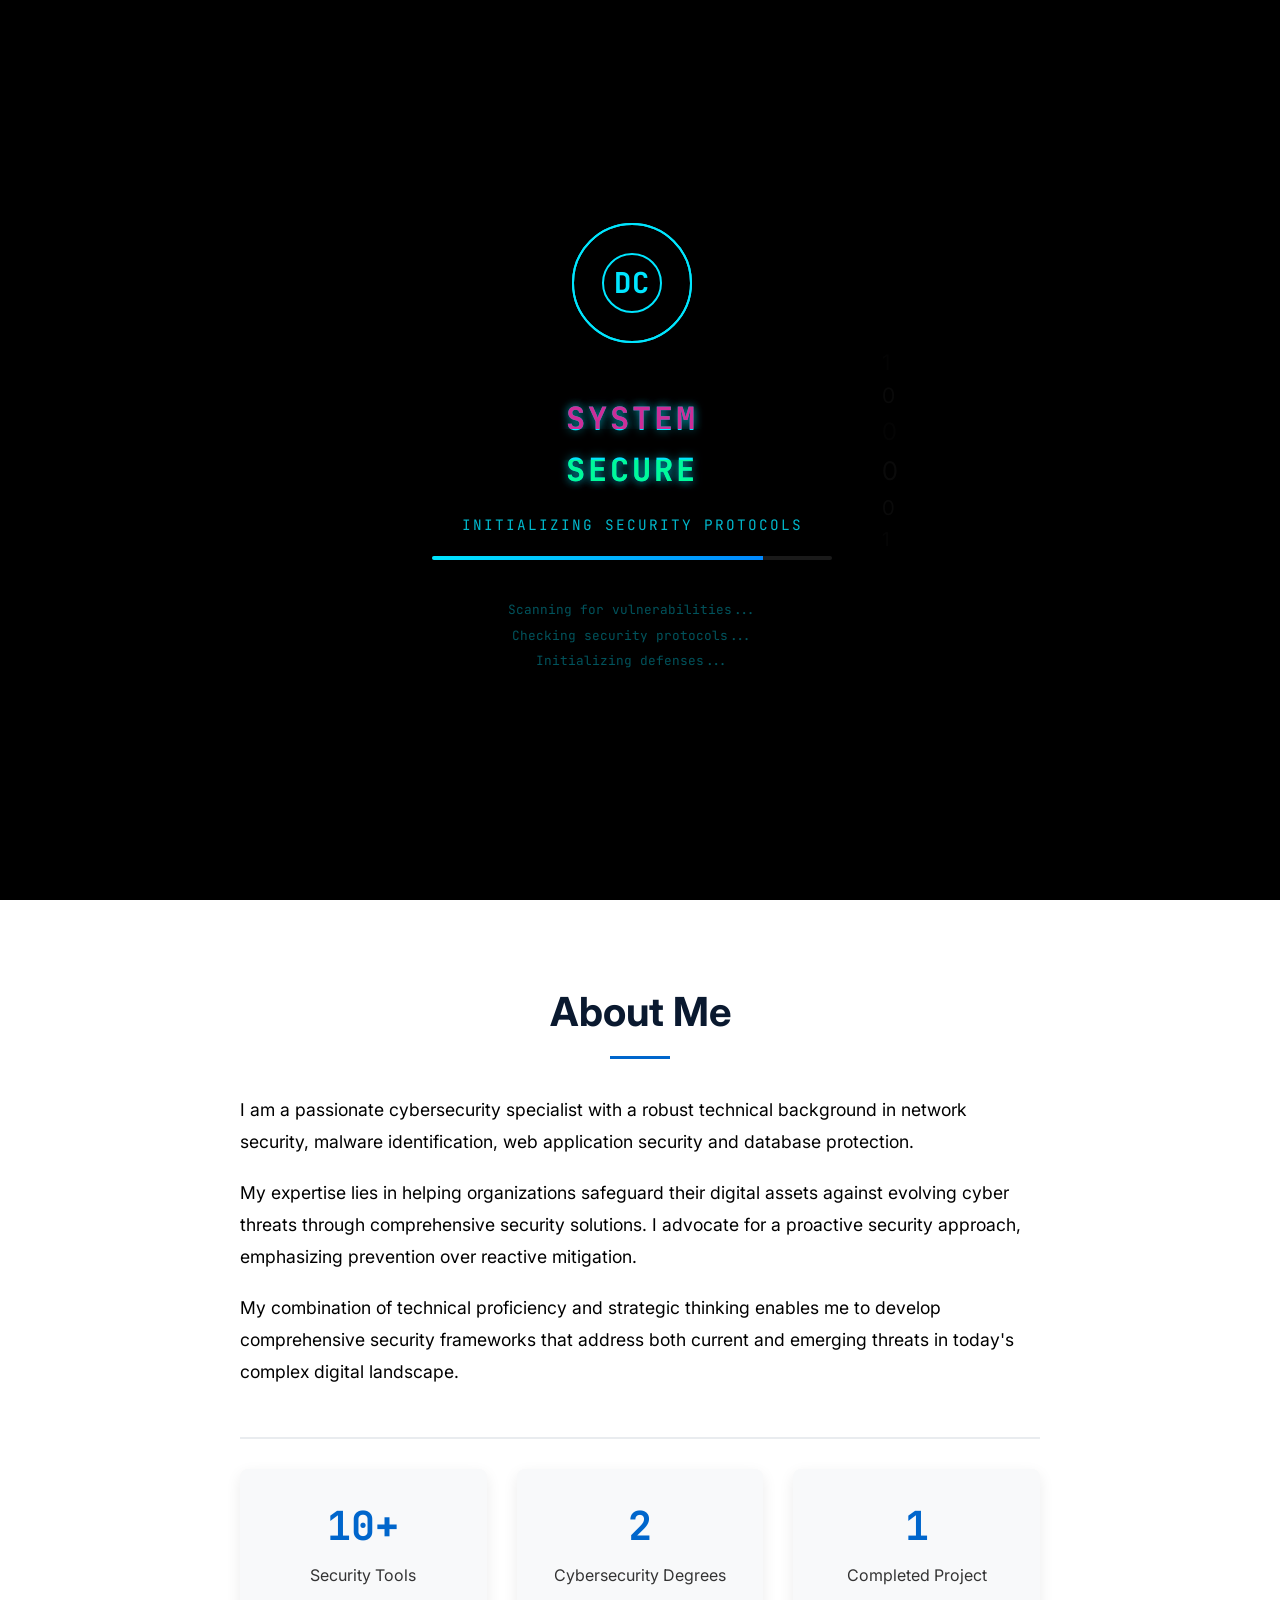
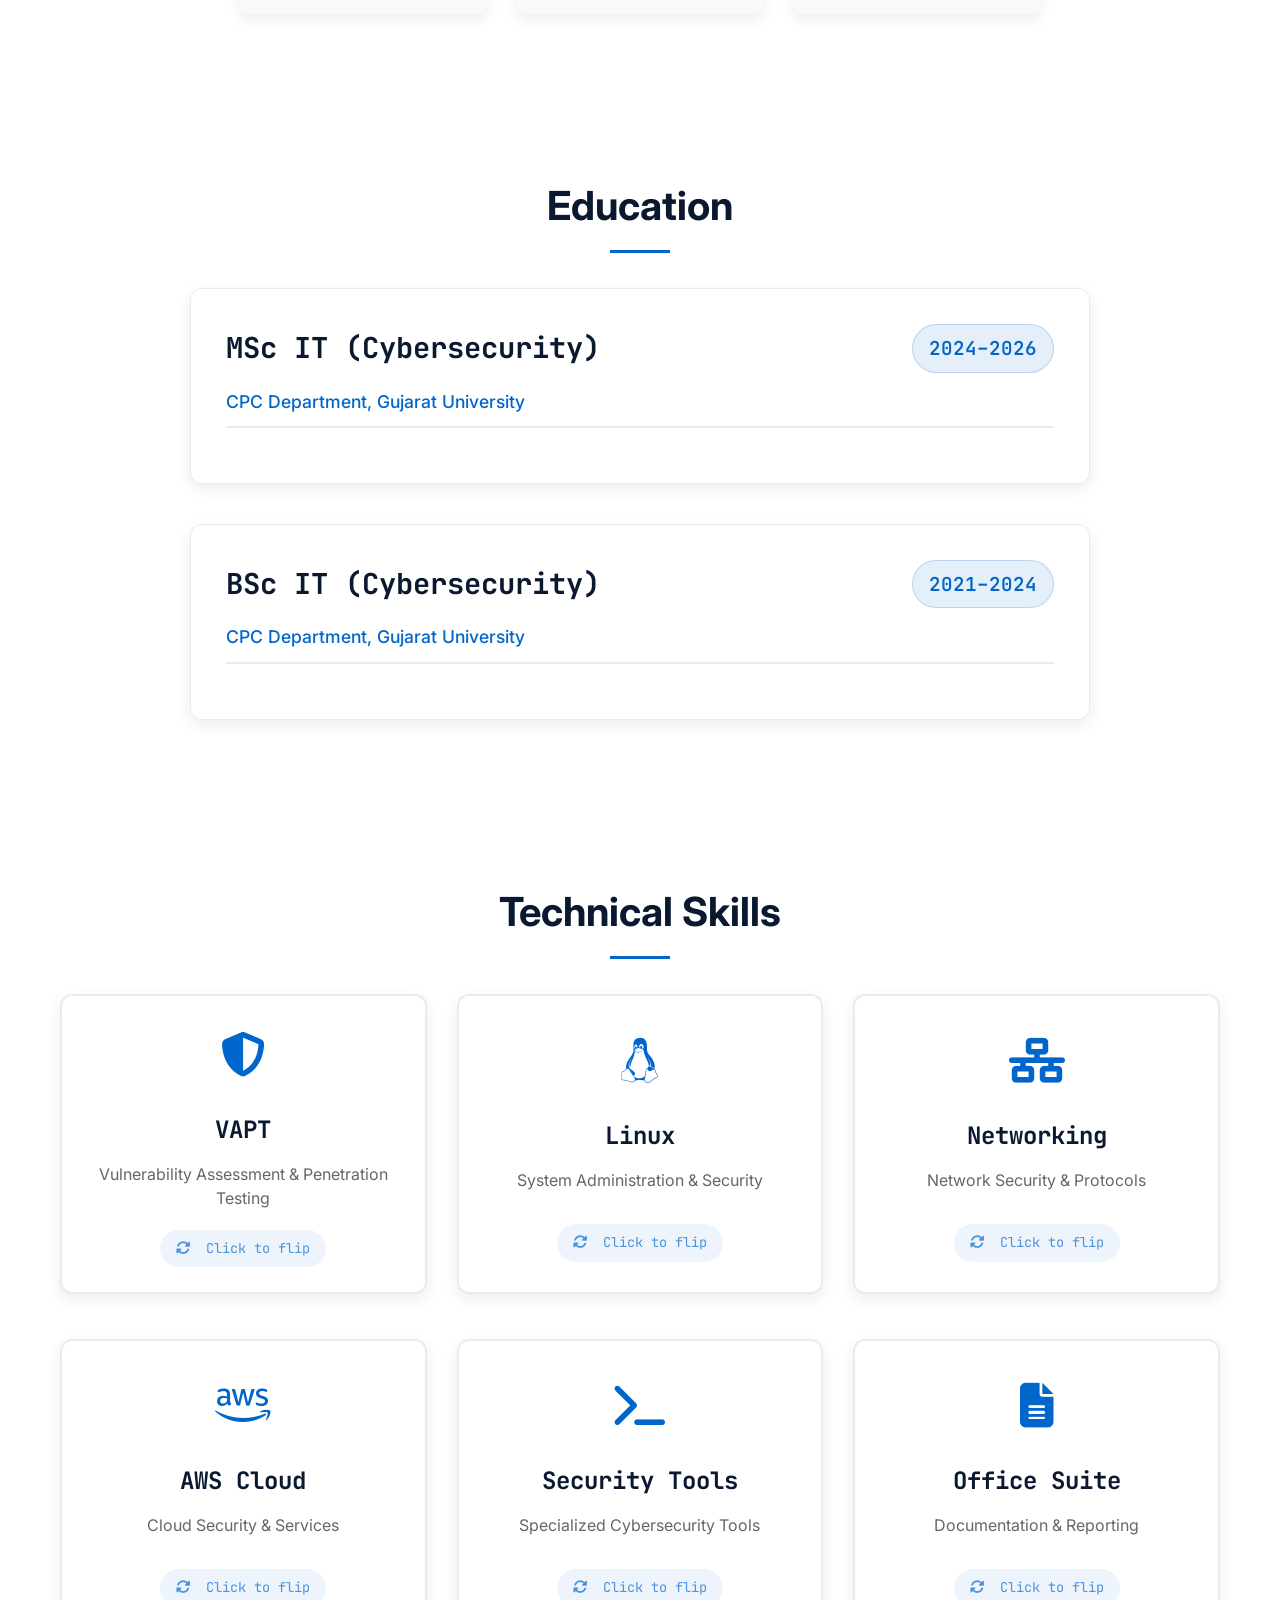
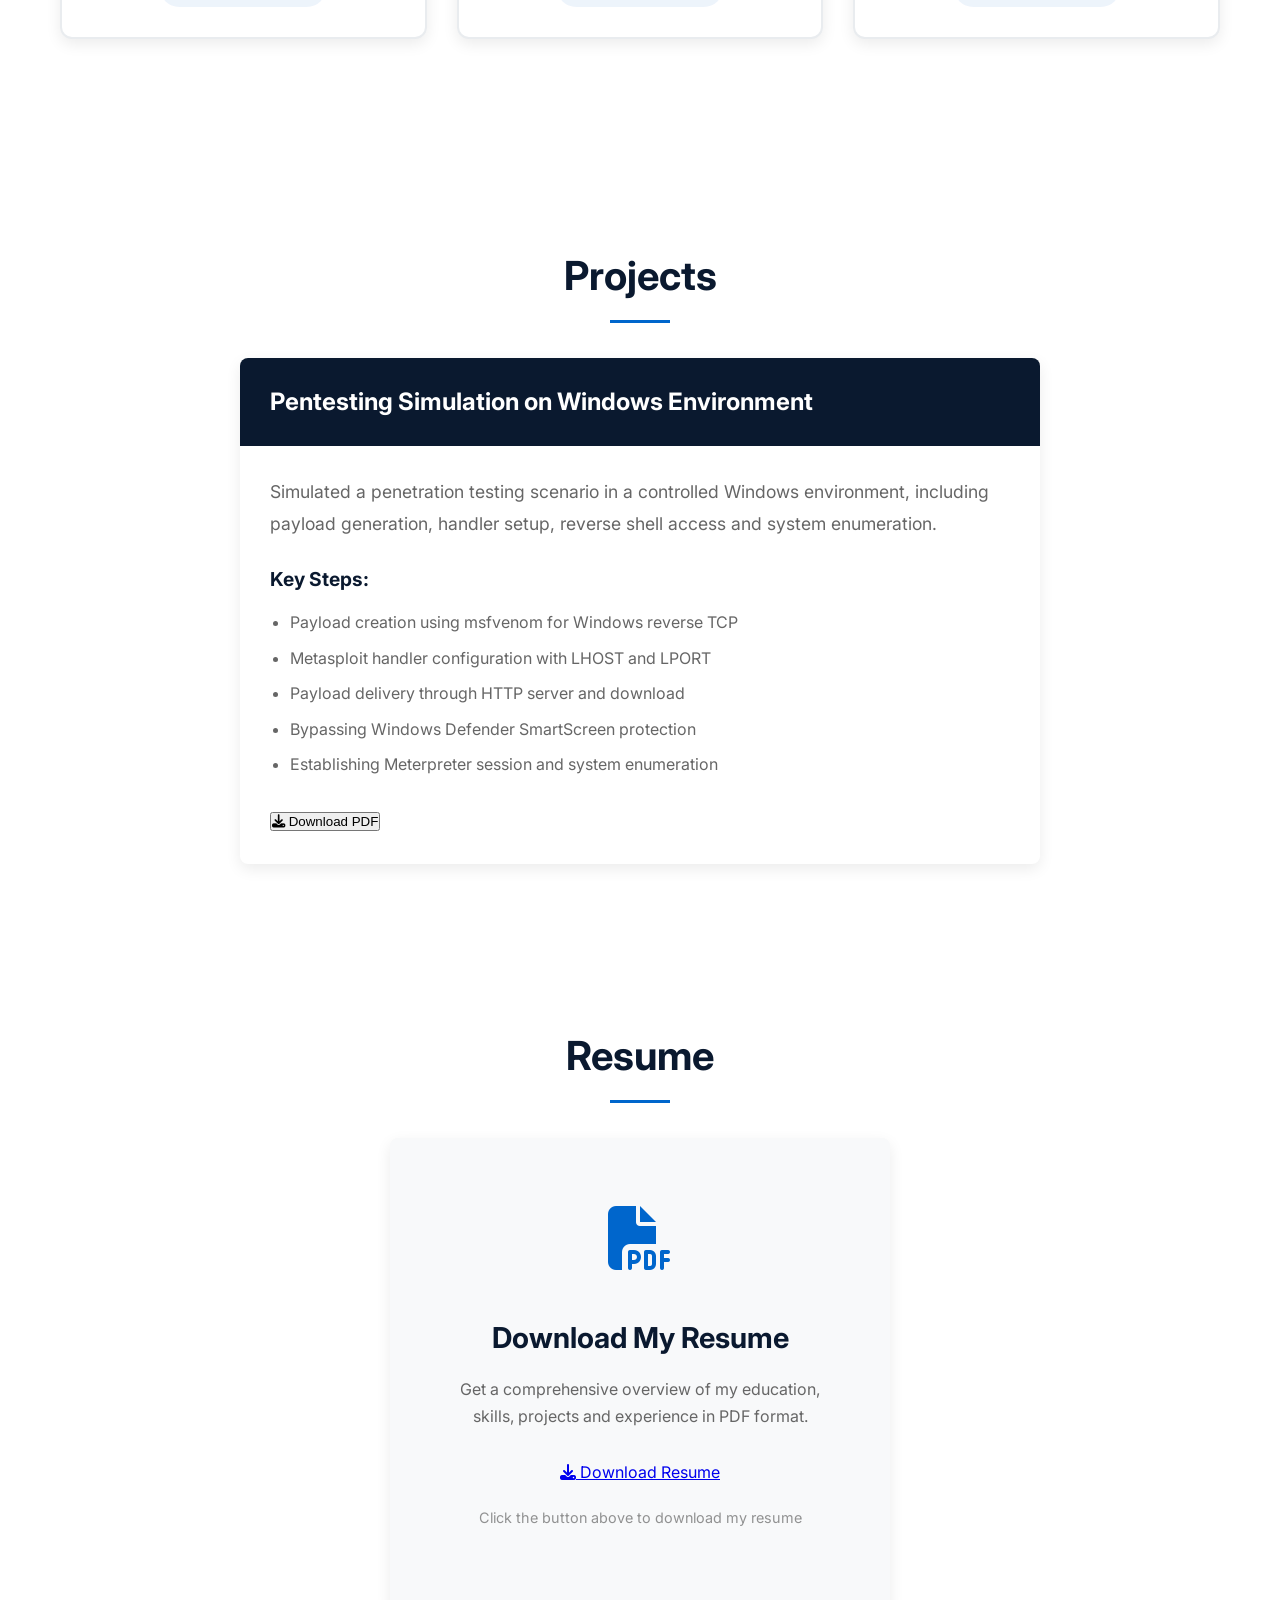
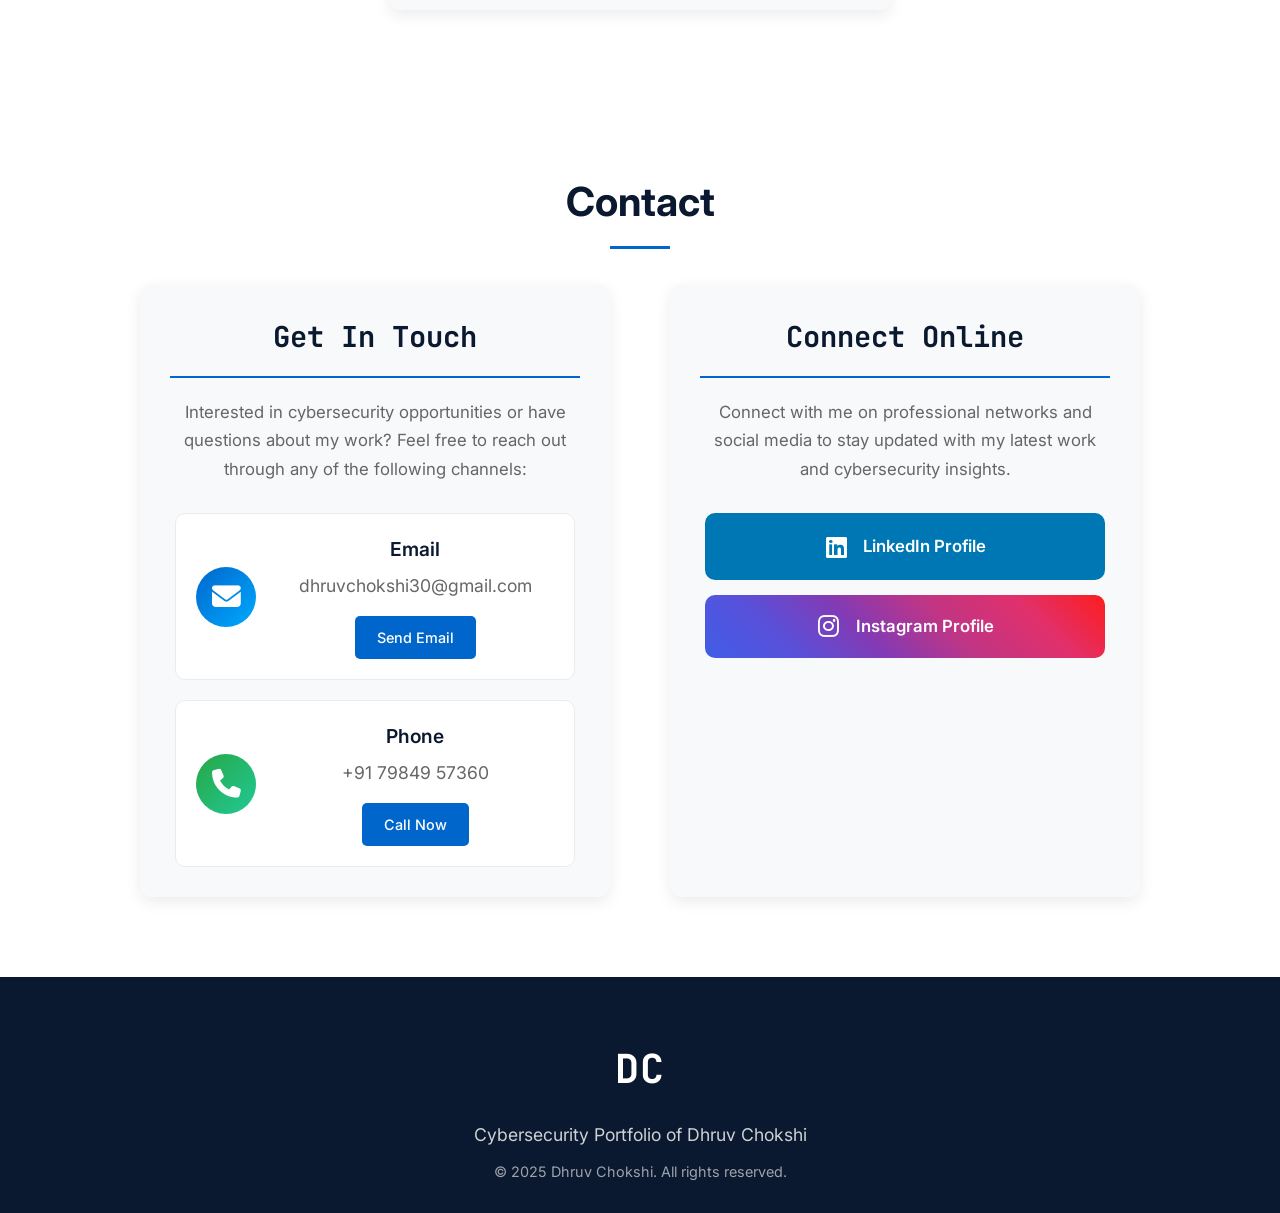
==== commit 3d6b4587: "Add files via upload" ====
--- a/index.html
+++ b/index.html
@@ -89,7 +89,7 @@
         <!-- Video Background -->
         <div class="video-background">
             <video autoplay muted loop playsinline class="cyber-video">
-                <source src="assets/7534243-hd_1920_1080_25fps.mp4" type="video/mp4">
+                <source src="assets/hacker.mp4" type="video/mp4">
             </video>
             <div class="video-overlay"></div>
         </div>
@@ -99,16 +99,9 @@
                 <div class="hero-text">
                     <h1 class="hero-title">Hello, I'm Dhruv Chokshi</h1>
                     <h2 class="hero-subtitle">Cybersecurity Specialist</h2>
-                    <p class="hero-description">
-                        Passionate about securing digital environments through penetration testing, 
-                        vulnerability assessment and threat analysis. Seeking entry-level opportunities 
-                        to apply cybersecurity expertise.
-                    </p>
+                   
                     
-                    <div class="hero-buttons">
-                        <a href="#projects" class="btn btn-primary">View Projects</a>
-                        <a href="#contact" class="btn btn-outline">Contact Me</a>
-                    </div>
+            
                 </div>
             </div>
         </div>
--- a/style.css
+++ b/style.css
@@ -635,6 +635,7 @@
 }
 
 /* ========== HERO SECTION ========== */
+/* ========== IMPROVED HERO SECTION ========== */
 .hero {
     padding: 0;
     min-height: 100vh;
@@ -643,9 +644,10 @@
     justify-content: center;
     position: relative;
     overflow: hidden;
-    background-color: #000000;
-}
-
+    background-color: #0a192f; /* Fallback color if video doesn't load */
+}
+
+/* Video Background */
 .video-background {
     position: absolute;
     top: 0;
@@ -653,20 +655,12 @@
     width: 100%;
     height: 100%;
     z-index: 1;
-    overflow: hidden;
 }
 
 .cyber-video {
-    position: absolute;
-    top: 50%;
-    left: 50%;
-    min-width: 100%;
-    min-height: 100%;
-    width: auto;
-    height: auto;
-    transform: translate(-50%, -50%);
+    width: 100%;
+    height: 100%;
     object-fit: cover;
-    opacity: 1;
 }
 
 .video-overlay {
@@ -675,7 +669,7 @@
     left: 0;
     width: 100%;
     height: 100%;
-    background: rgba(0, 0, 0, 0.4);
+    background: rgba(0, 0, 0, 0.5); /* Dark overlay for text readability */
     z-index: 2;
 }
 
@@ -687,143 +681,55 @@
     margin: 0 auto;
     padding: 0 20px;
     text-align: center;
-}
-
-.hero-text {
-    max-width: 800px;
-    margin: 0 auto;
-    text-align: center;
-    padding: 20px;
-    box-sizing: border-box;
-}
-
-.hero-title {
+    color: #ffffff; /* Ensure all text is white */
+}
+
+.hero-content h1 {
     font-size: 3.5rem;
-    font-weight: 800;
-    line-height: 1.1;
-    margin-bottom: 20px;
+    font-weight: 700;
+    margin-bottom: 1rem;
     color: #ffffff;
-    text-shadow: 
-        0 4px 8px rgba(0, 0, 0, 0.9),
-        0 8px 16px rgba(0, 0, 0, 0.8);
-    letter-spacing: 1px;
-    animation: fadeInUp 1s ease;
-    word-break: keep-all;
-    overflow-wrap: break-word;
-    hyphens: none;
-    padding: 0 10px;
-    display: inline-block;
-    width: 100%;
-    text-align: center;
-}
-
-.hero-subtitle {
-    font-size: 1.8rem;
-    color: #00e6ff;
-    margin-bottom: 30px;
-    font-weight: 600;
-    text-shadow: 
-        0 3px 6px rgba(0, 0, 0, 0.9),
-        0 6px 12px rgba(0, 0, 0, 0.8);
-    animation: fadeInUp 1s ease 0.2s both;
-    font-family: 'JetBrains Mono', monospace;
-    padding: 0 10px;
-}
-
-.hero-description {
+    text-shadow: 2px 2px 4px rgba(0,0,0,0.5);
+    line-height: 1.2;
+}
+
+.hero-content h2 {
+    font-size: 2rem;
+    color: #00e6ff; /* Your accent color */
+    margin-bottom: 1.5rem;
+    text-shadow: 2px 2px 4px rgba(0,0,0,0.5);
+}
+
+.hero-content p {
     font-size: 1.2rem;
-    color: rgba(255, 255, 255, 0.98);
-    margin-bottom: 40px;
-    line-height: 1.8;
     max-width: 700px;
-    margin-left: auto;
-    margin-right: auto;
-    animation: fadeInUp 1s ease 0.4s both;
-    padding: 25px;
-    border-radius: 15px;
-    background: rgba(0, 0, 0, 0.5);
-    backdrop-filter: blur(10px);
-    border: 1px solid rgba(255, 255, 255, 0.1);
-    box-shadow: 0 10px 30px rgba(0, 0, 0, 0.4);
-    box-sizing: border-box;
-}
-
-/* ========== HERO BUTTONS ========== */
-.hero-buttons {
-    display: flex;
-    gap: 25px;
-    justify-content: center;
-    animation: fadeInUp 1s ease 0.8s both;
-    padding: 20px 10px;
-    flex-wrap: wrap;
-    margin-top: 20px;
-    position: relative;
-    z-index: 10;
-}
-
-.btn {
-    display: inline-flex;
-    align-items: center;
-    justify-content: center;
-    gap: 12px;
-    padding: 16px 35px;
-    border-radius: 50px;
-    font-weight: 600;
-    text-decoration: none;
-    cursor: pointer;
-    border: 2px solid transparent;
-    transition: all 0.3s ease;
-    font-size: 1.1rem;
-    font-family: 'JetBrains Mono', monospace;
-    letter-spacing: 0.5px;
-    text-transform: uppercase;
-    white-space: nowrap;
-    min-height: 56px;
-    box-sizing: border-box;
-    position: relative;
-    z-index: 5;
-}
-
-.btn-primary {
-    background: linear-gradient(135deg, #0066cc, #00aaff);
-    color: #ffffff;
-    box-shadow: 
-        0 8px 20px rgba(0, 102, 204, 0.4),
-        0 0 20px rgba(0, 170, 255, 0.3);
-}
-
-.btn-primary:hover {
-    background: linear-gradient(135deg, #0055aa, #0099ee);
-    transform: translateY(-5px) scale(1.05);
-    box-shadow: 
-        0 12px 25px rgba(0, 102, 204, 0.6),
-        0 0 30px rgba(0, 170, 255, 0.4);
-}
-
-.btn-outline {
-    background: rgba(0, 0, 0, 0.7);
-    color: #00e6ff;
-    border-color: #00e6ff;
-    backdrop-filter: blur(10px);
-    box-shadow: 
-        0 8px 20px rgba(0, 0, 0, 0.5),
-        0 0 20px rgba(0, 230, 255, 0.2);
-}
-
-.btn-outline:hover {
-    background: rgba(0, 0, 0, 0.8);
-    color: #ffffff;
-    border-color: #00e6ff;
-    transform: translateY(-5px) scale(1.05);
-    box-shadow: 
-        0 12px 25px rgba(0, 0, 0, 0.6),
-        0 0 30px rgba(0, 230, 255, 0.3);
-}
-
-.btn i {
-    font-size: 1.2rem;
-}
-
+    margin: 0 auto 2rem;
+    color: rgba(255,255,255,0.9);
+    line-height: 1.6;
+}
+
+/* Responsive adjustments */
+@media (max-width: 768px) {
+    .hero-content h1 {
+        font-size: 2.5rem;
+    }
+    .hero-content h2 {
+        font-size: 1.5rem;
+    }
+    .hero-content p {
+        font-size: 1rem;
+        padding: 0 15px;
+    }
+}
+
+@media (max-width: 480px) {
+    .hero-content h1 {
+        font-size: 2rem;
+    }
+    .hero-content h2 {
+        font-size: 1.3rem;
+    }
+}
 /* ========== ABOUT SECTION ========== */
 .about-content {
     max-width: 800px;
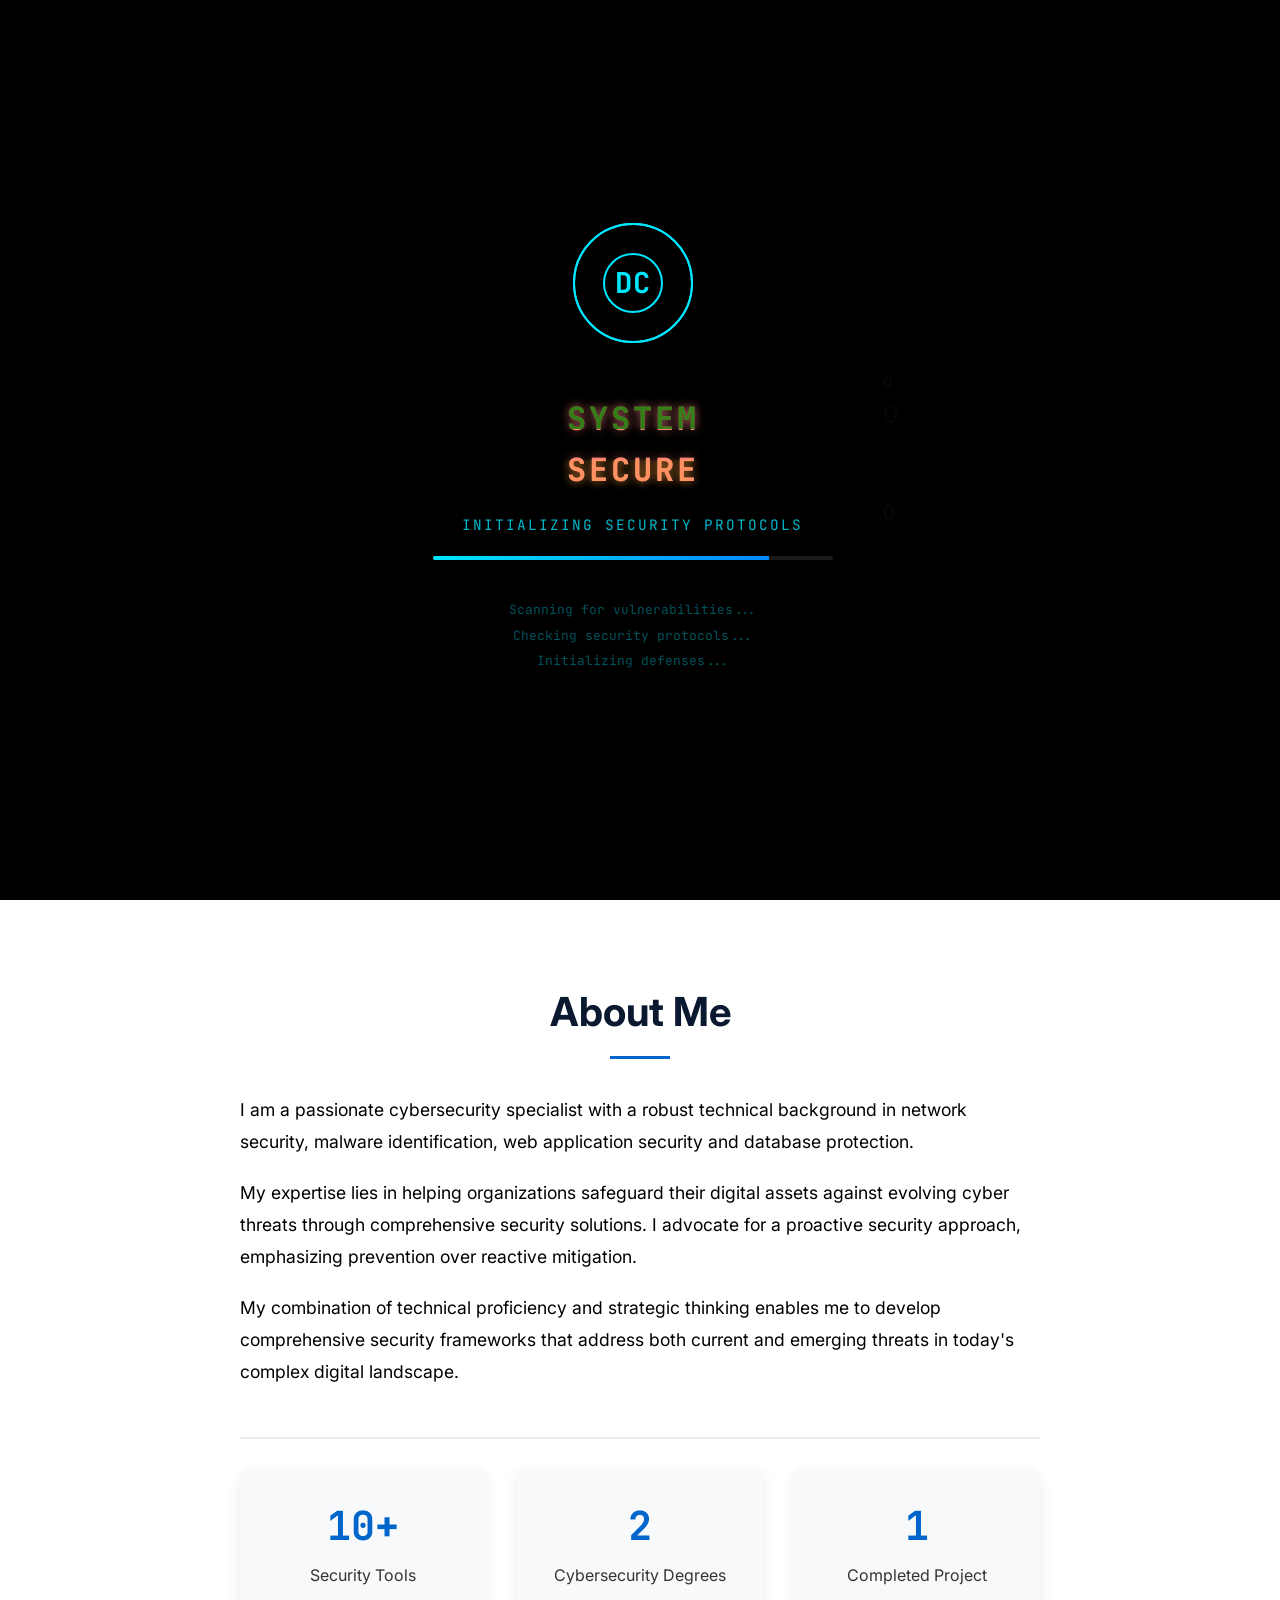
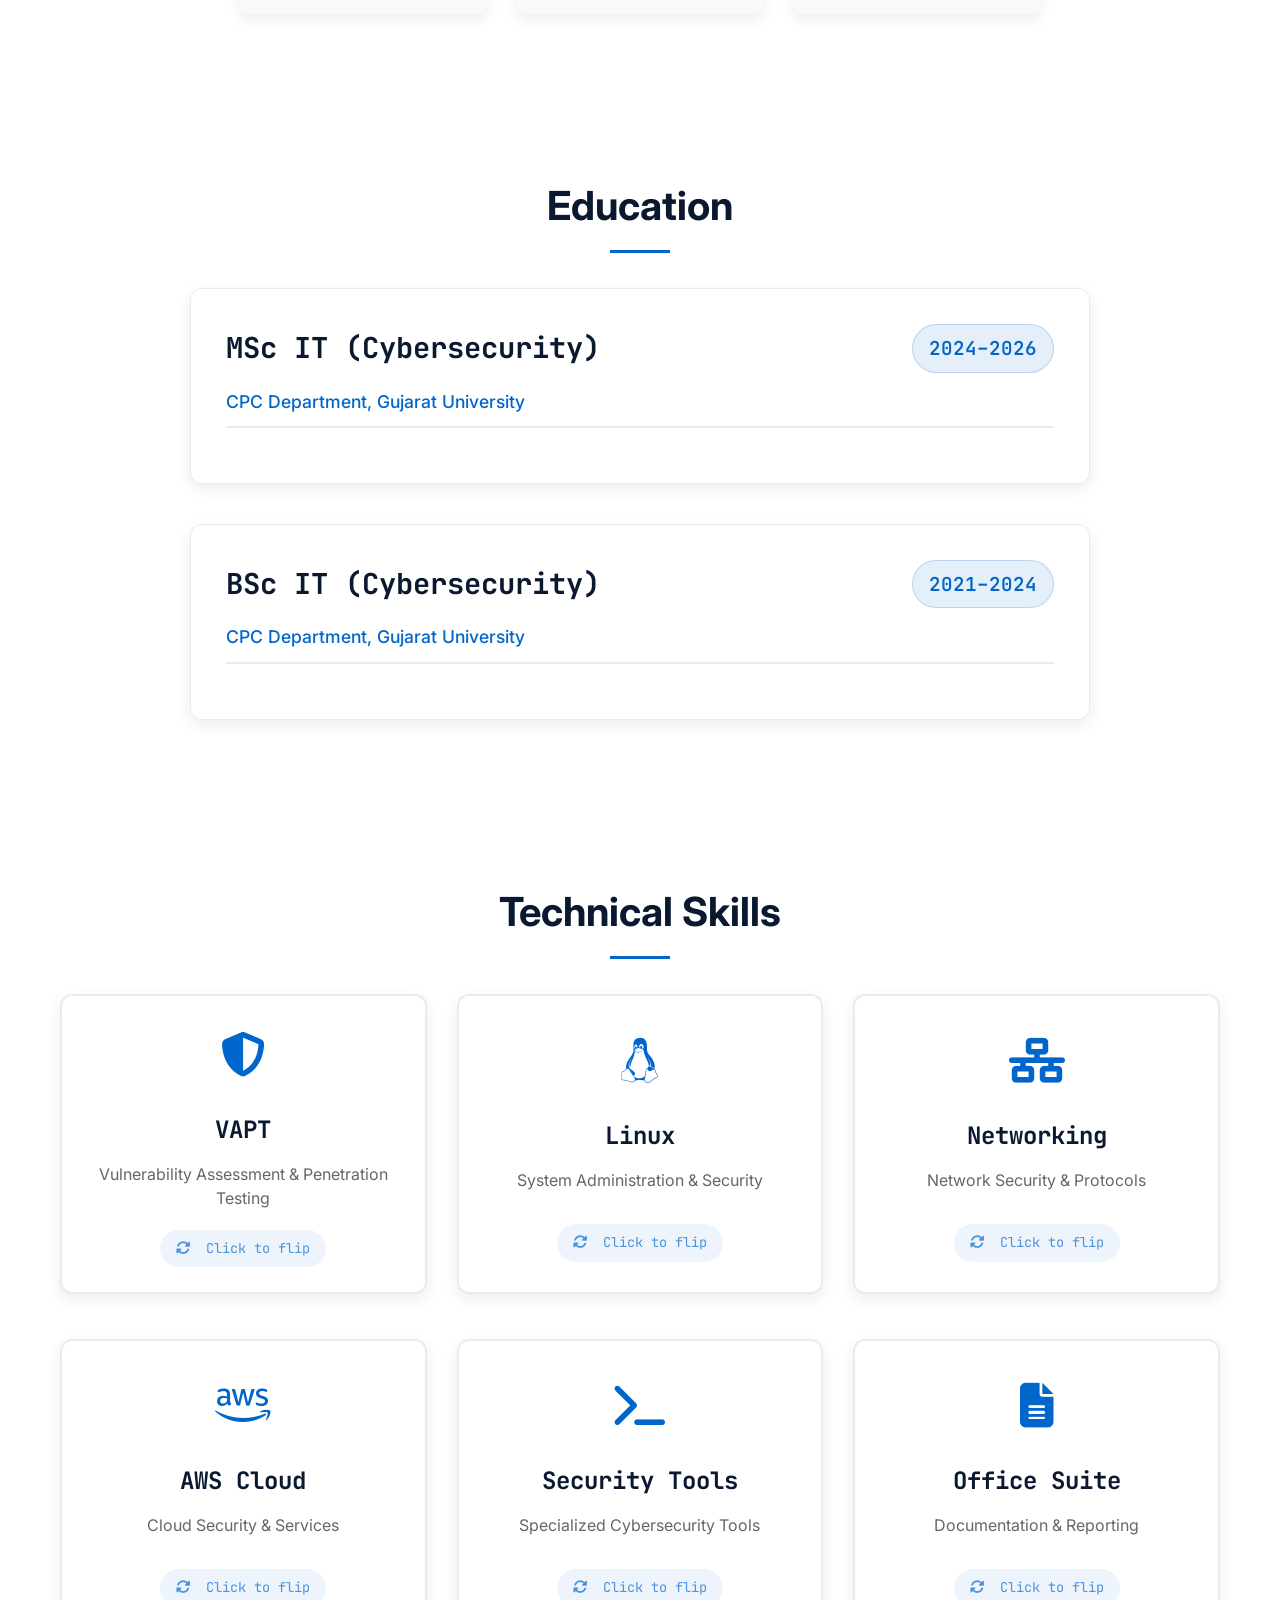
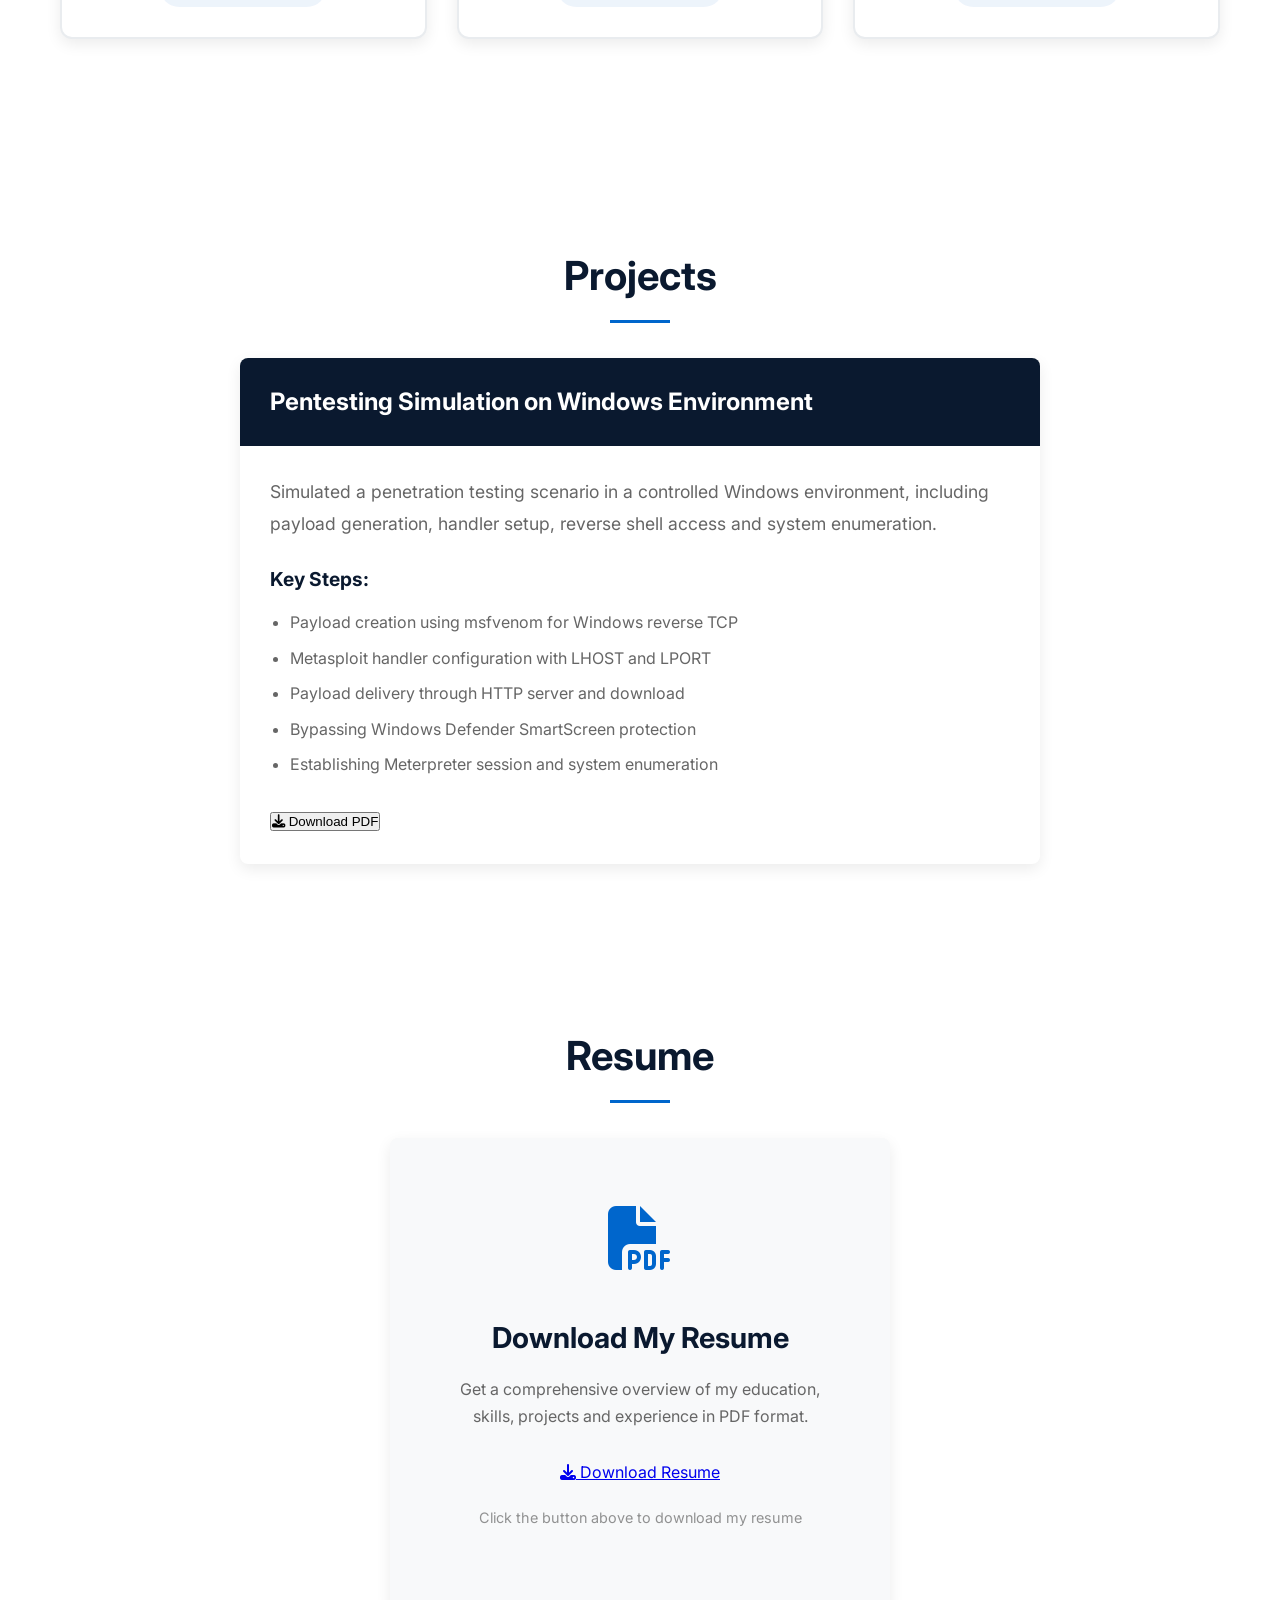
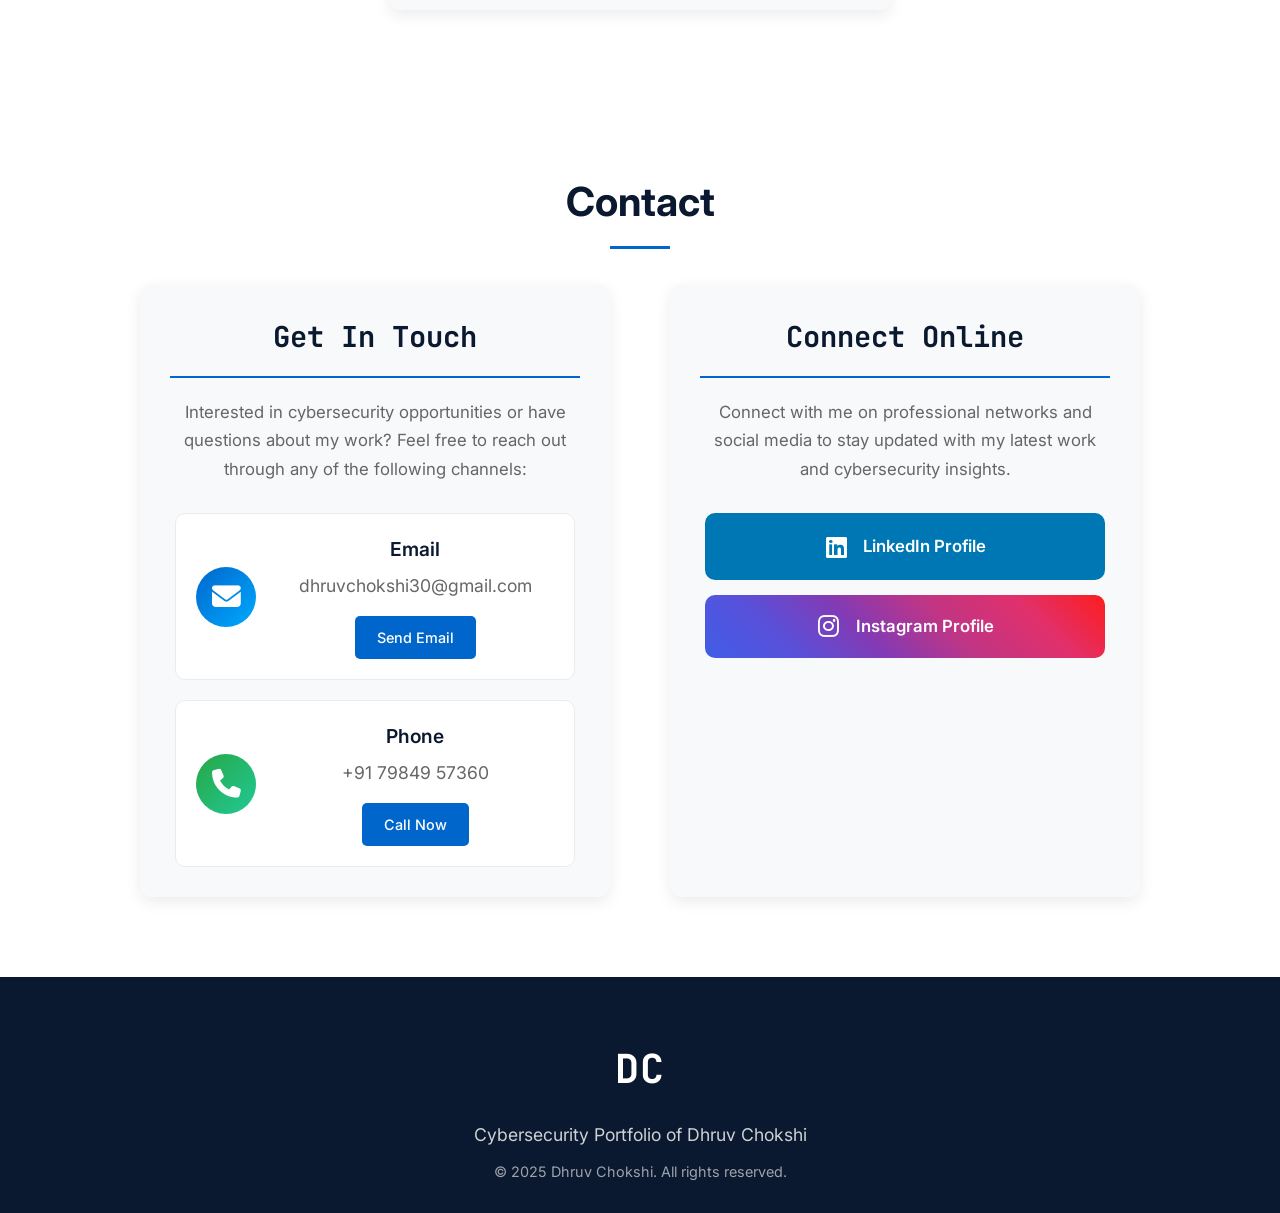
==== commit 6b1ab564: "Add files via upload" ====
--- a/index.html
+++ b/index.html
@@ -97,7 +97,10 @@
         <div class="container">
             <div class="hero-content">
                 <div class="hero-text">
-                    <h1 class="hero-title">Hello, I'm Dhruv Chokshi</h1>
+                    <h1 class="hero-title">
+    <span class="greeting">Hello, I'm</span>
+    <span class="name">Dhruv Chokshi</span>
+</h1>
                     <h2 class="hero-subtitle">Cybersecurity Specialist</h2>
                    
                     
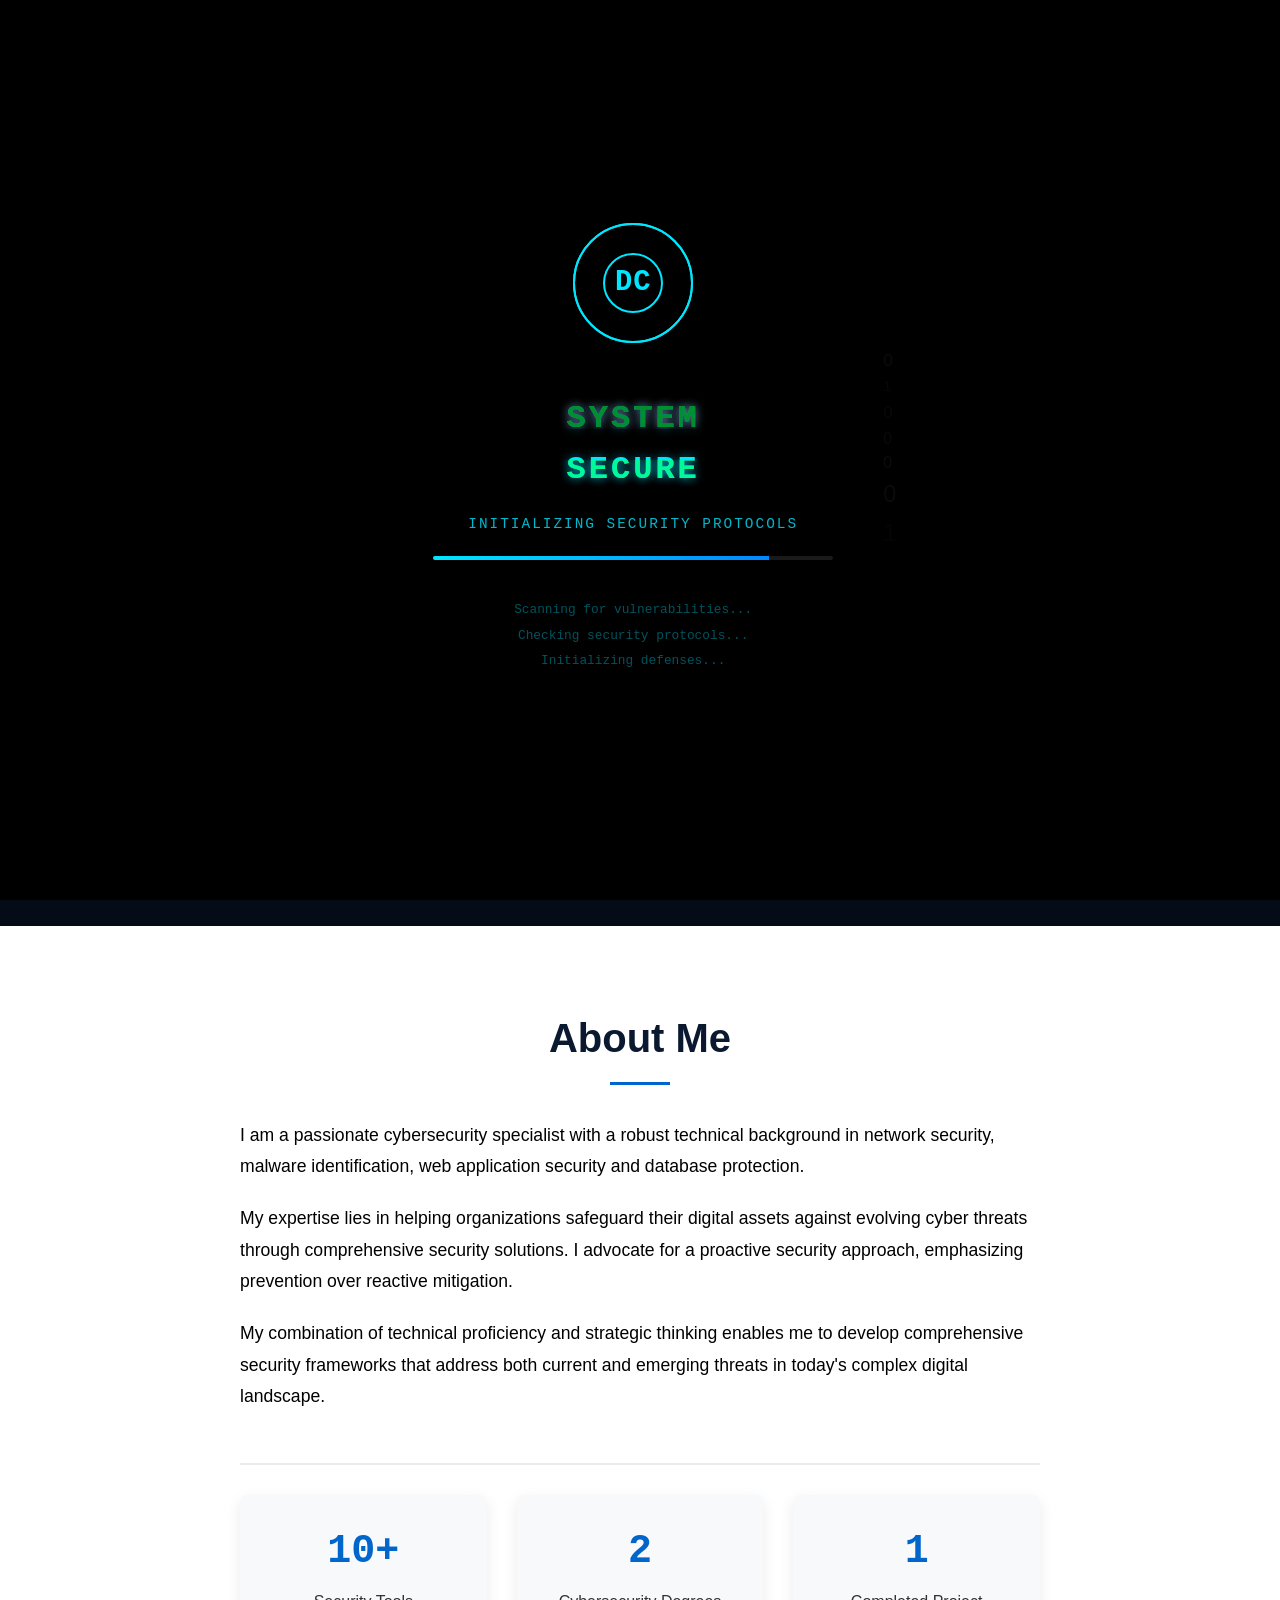
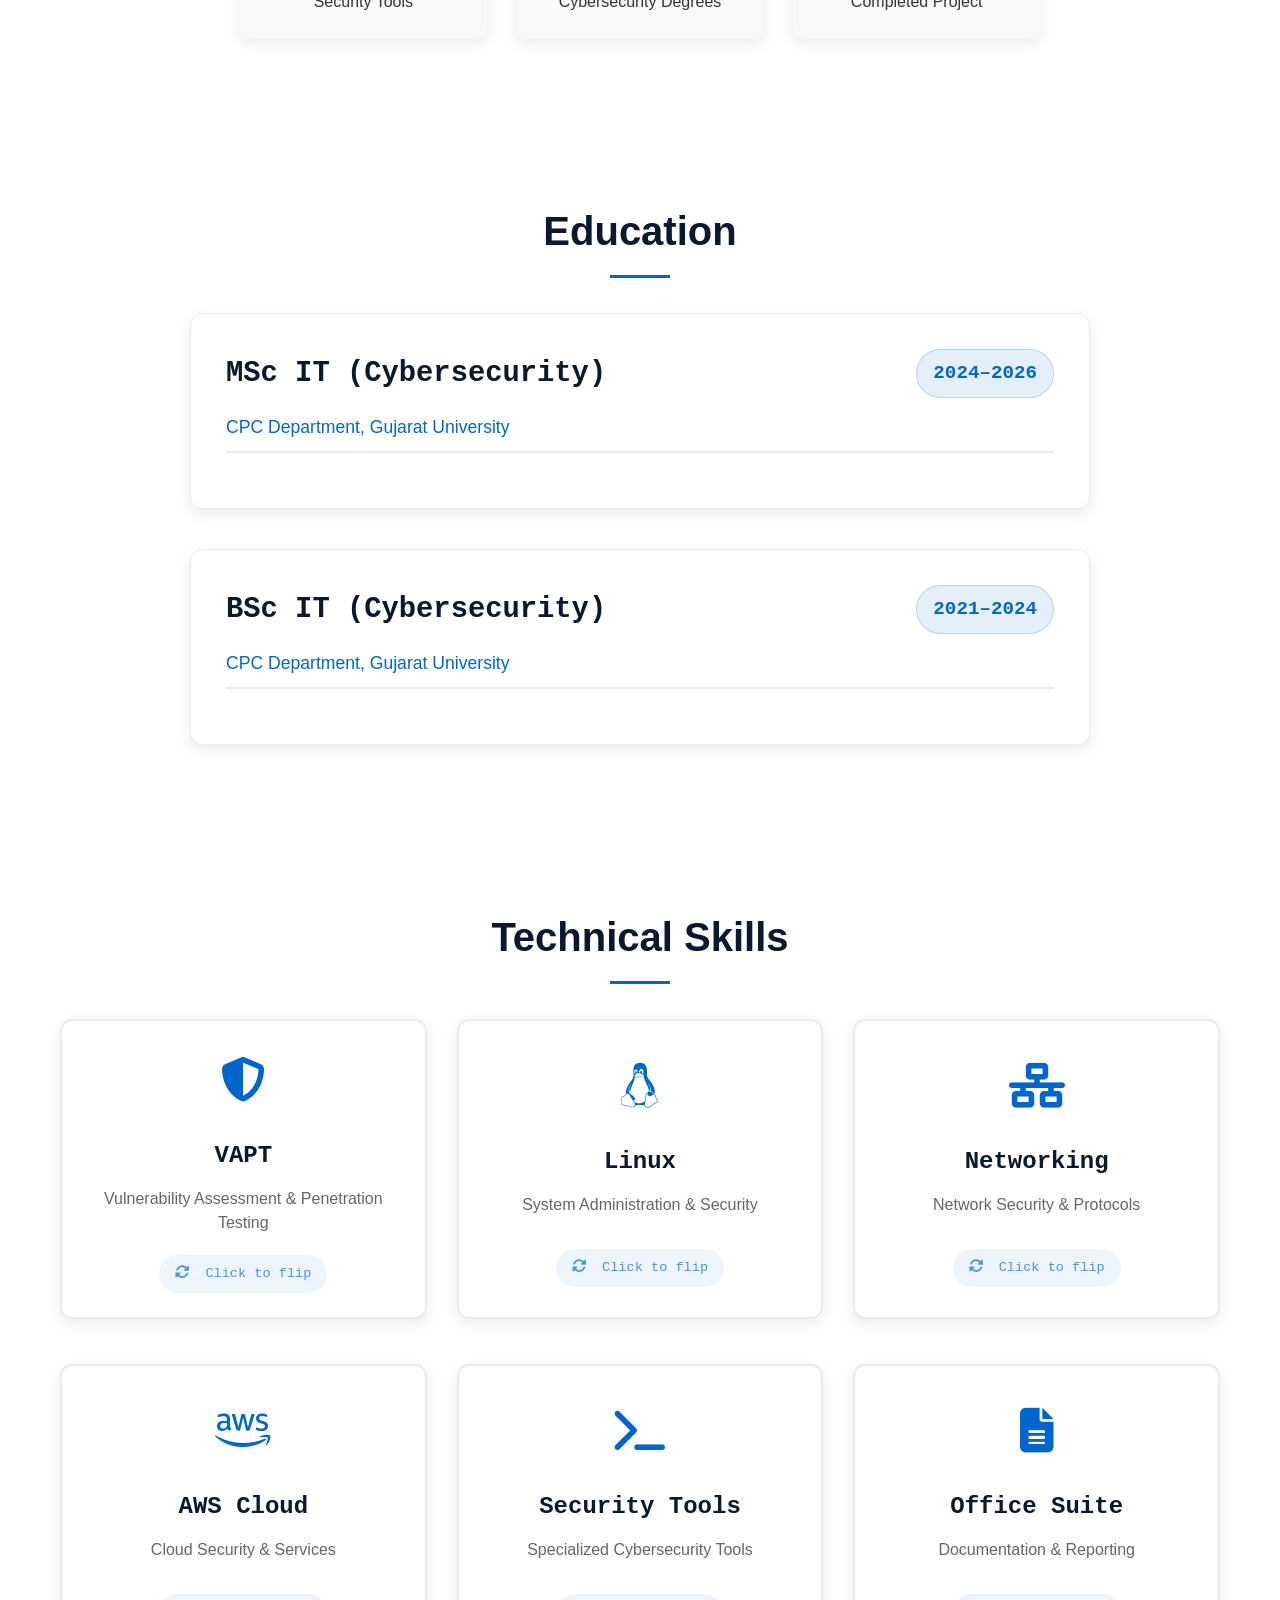
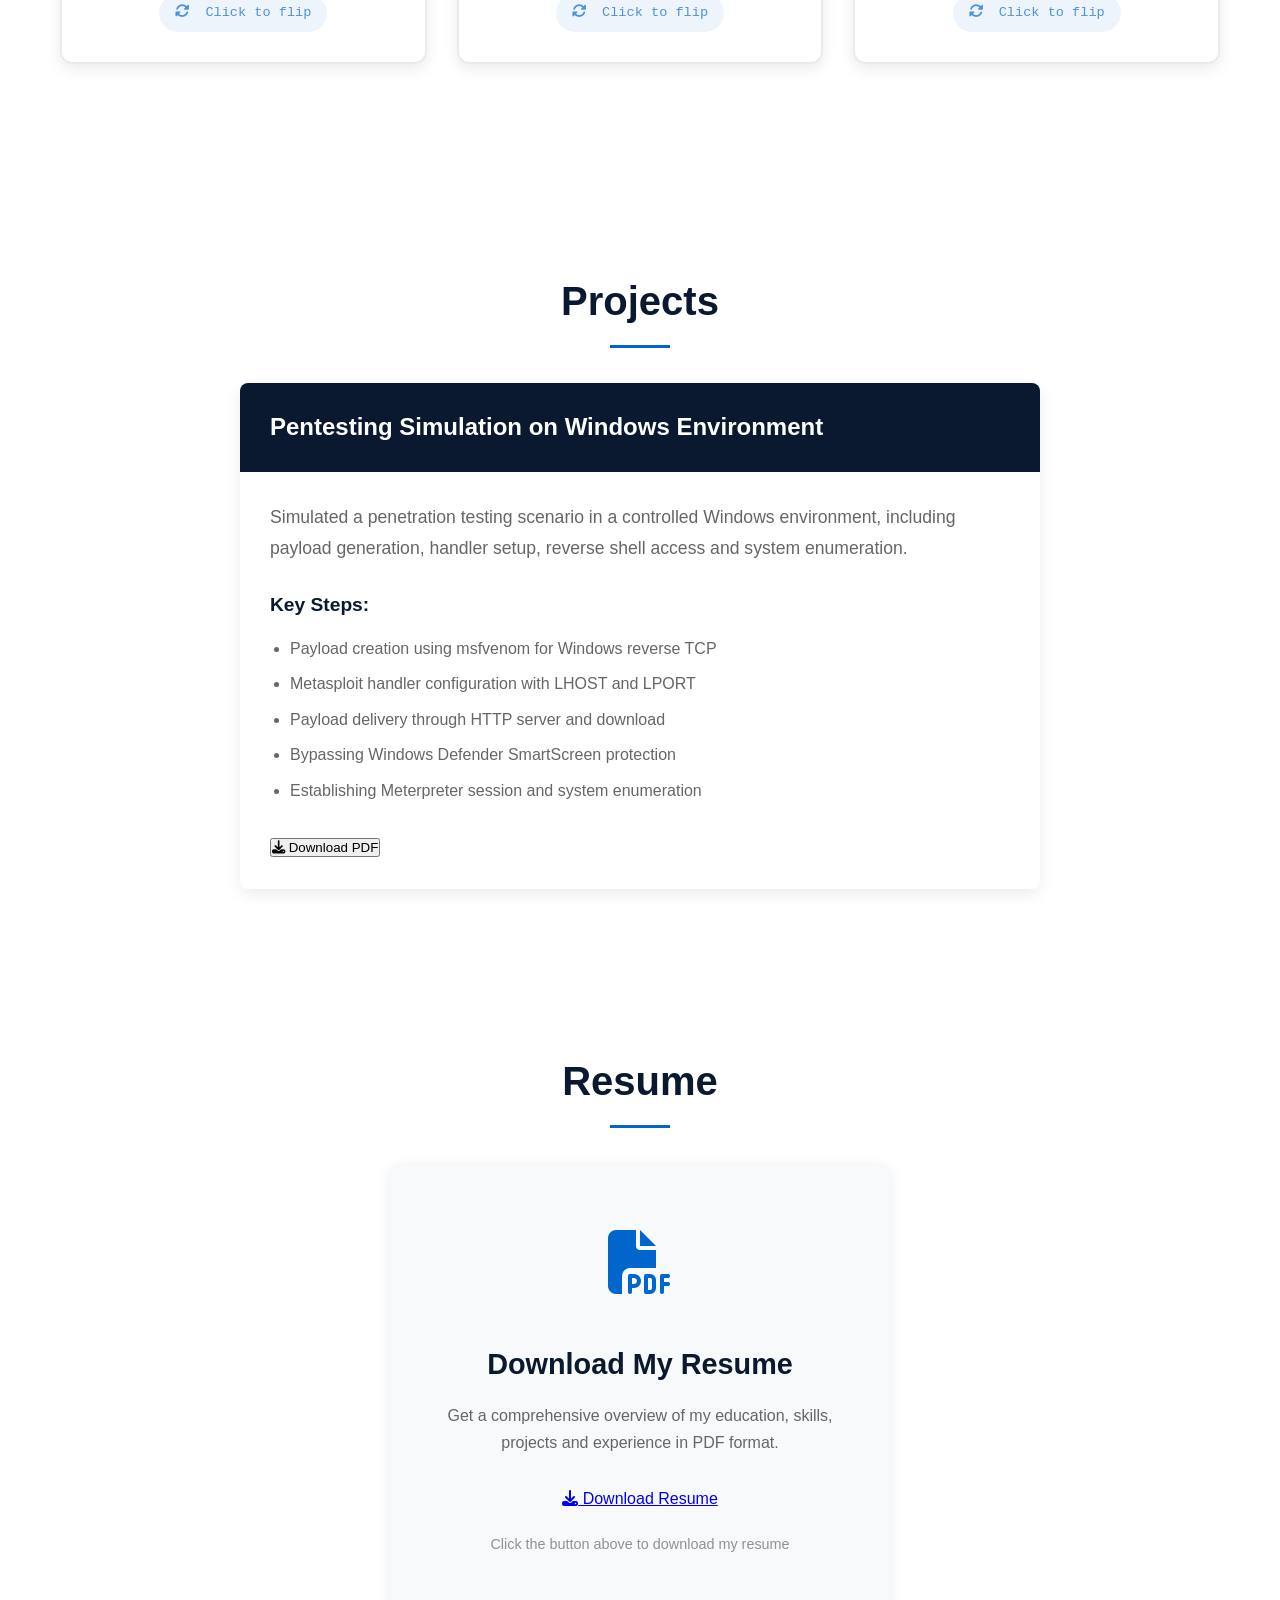
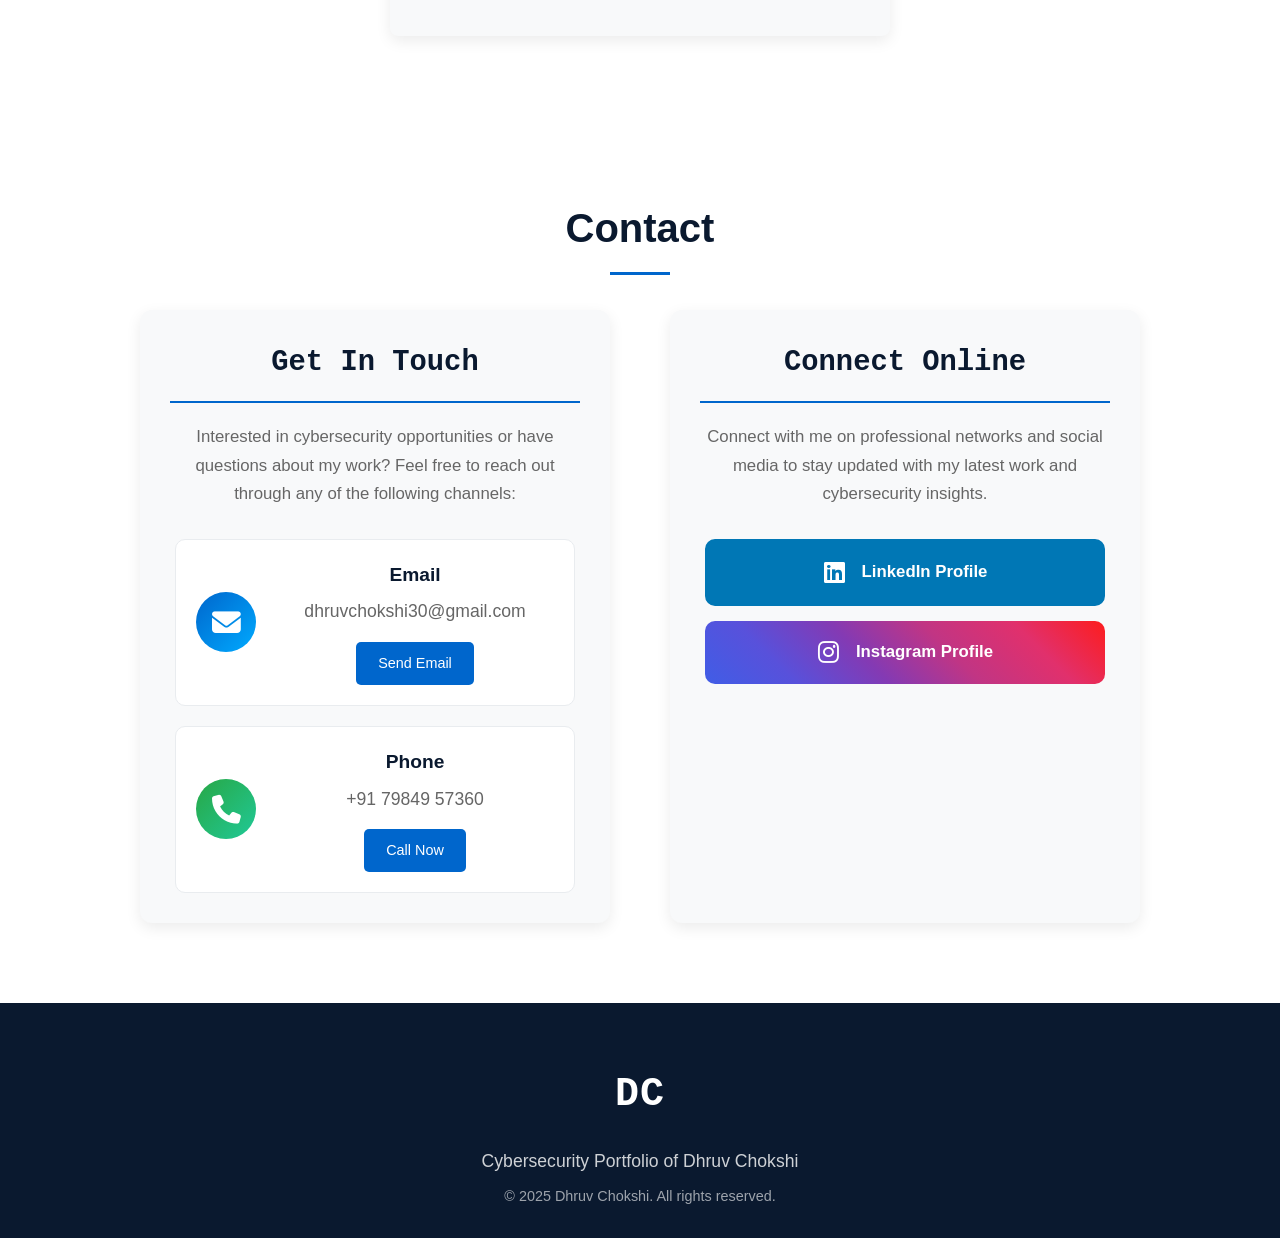
==== commit 0aa27af2: "Add files via upload" ====
--- a/index.html
+++ b/index.html
@@ -4,11 +4,27 @@
     <meta charset="UTF-8">
     <meta name="viewport" content="width=device-width, initial-scale=1.0, maximum-scale=1.0, user-scalable=no">
     <title>Dhruv Chokshi | Cybersecurity Professional</title>
+
+    <!-- security headers -->
+<meta http-equiv="Content-Security-Policy" 
+content="default-src 'self'; 
+img-src 'self' https: data:; 
+script-src 'self'; 
+style-src 'self' 'unsafe-inline' https:; 
+font-src 'self' https:; 
+object-src 'none';">
+<meta http-equiv="X-Content-Type-Options" content="nosniff">
+<meta http-equiv="X-Frame-Options" content="DENY">
+<meta name="referrer" content="strict-origin-when-cross-origin">
+
     <link rel="stylesheet" href="https://cdnjs.cloudflare.com/ajax/libs/font-awesome/6.4.0/css/all.min.css">
     <link rel="preconnect" href="https://fonts.googleapis.com">
     <link rel="preconnect" href="https://fonts.gstatic.com" crossorigin>
     <link href="https://fonts.googleapis.com/css2?family=Inter:wght@300;400;500;600;700&family=JetBrains+Mono:wght@300;400;500&display=swap" rel="stylesheet">
+    <link rel="stylesheet" 
+    href="https://cdnjs.cloudflare.com/ajax/libs/font-awesome/6.5.1/css/all.min.css">
     <link rel="stylesheet" href="style.css">
+    <i class="fa-brands fa-instagram"></i>
 </head>
 <body>
     <!-- Loading Screen -->
@@ -102,7 +118,7 @@
     <span class="name">Dhruv Chokshi</span>
 </h1>
                     <h2 class="hero-subtitle">Cybersecurity Specialist</h2>
-                   
+                    
                     
             
                 </div>
--- a/style.css
+++ b/style.css
@@ -730,6 +730,17 @@
         font-size: 1.3rem;
     }
 }
+.hero-title {
+    font-size: clamp(1.5rem, 8vw, 3.5rem); /* Fluid typography */
+    font-weight: 800;
+    color: #ffffff;
+    margin-bottom: 20px;
+    text-shadow: 2px 2px 4px rgba(0,0,0,0.5);
+    line-height: 1.2;
+    white-space: nowrap;
+    overflow: hidden;
+    text-overflow: ellipsis; /* Adds ... if still too long */
+}
 /* ========== ABOUT SECTION ========== */
 .about-content {
     max-width: 800px;
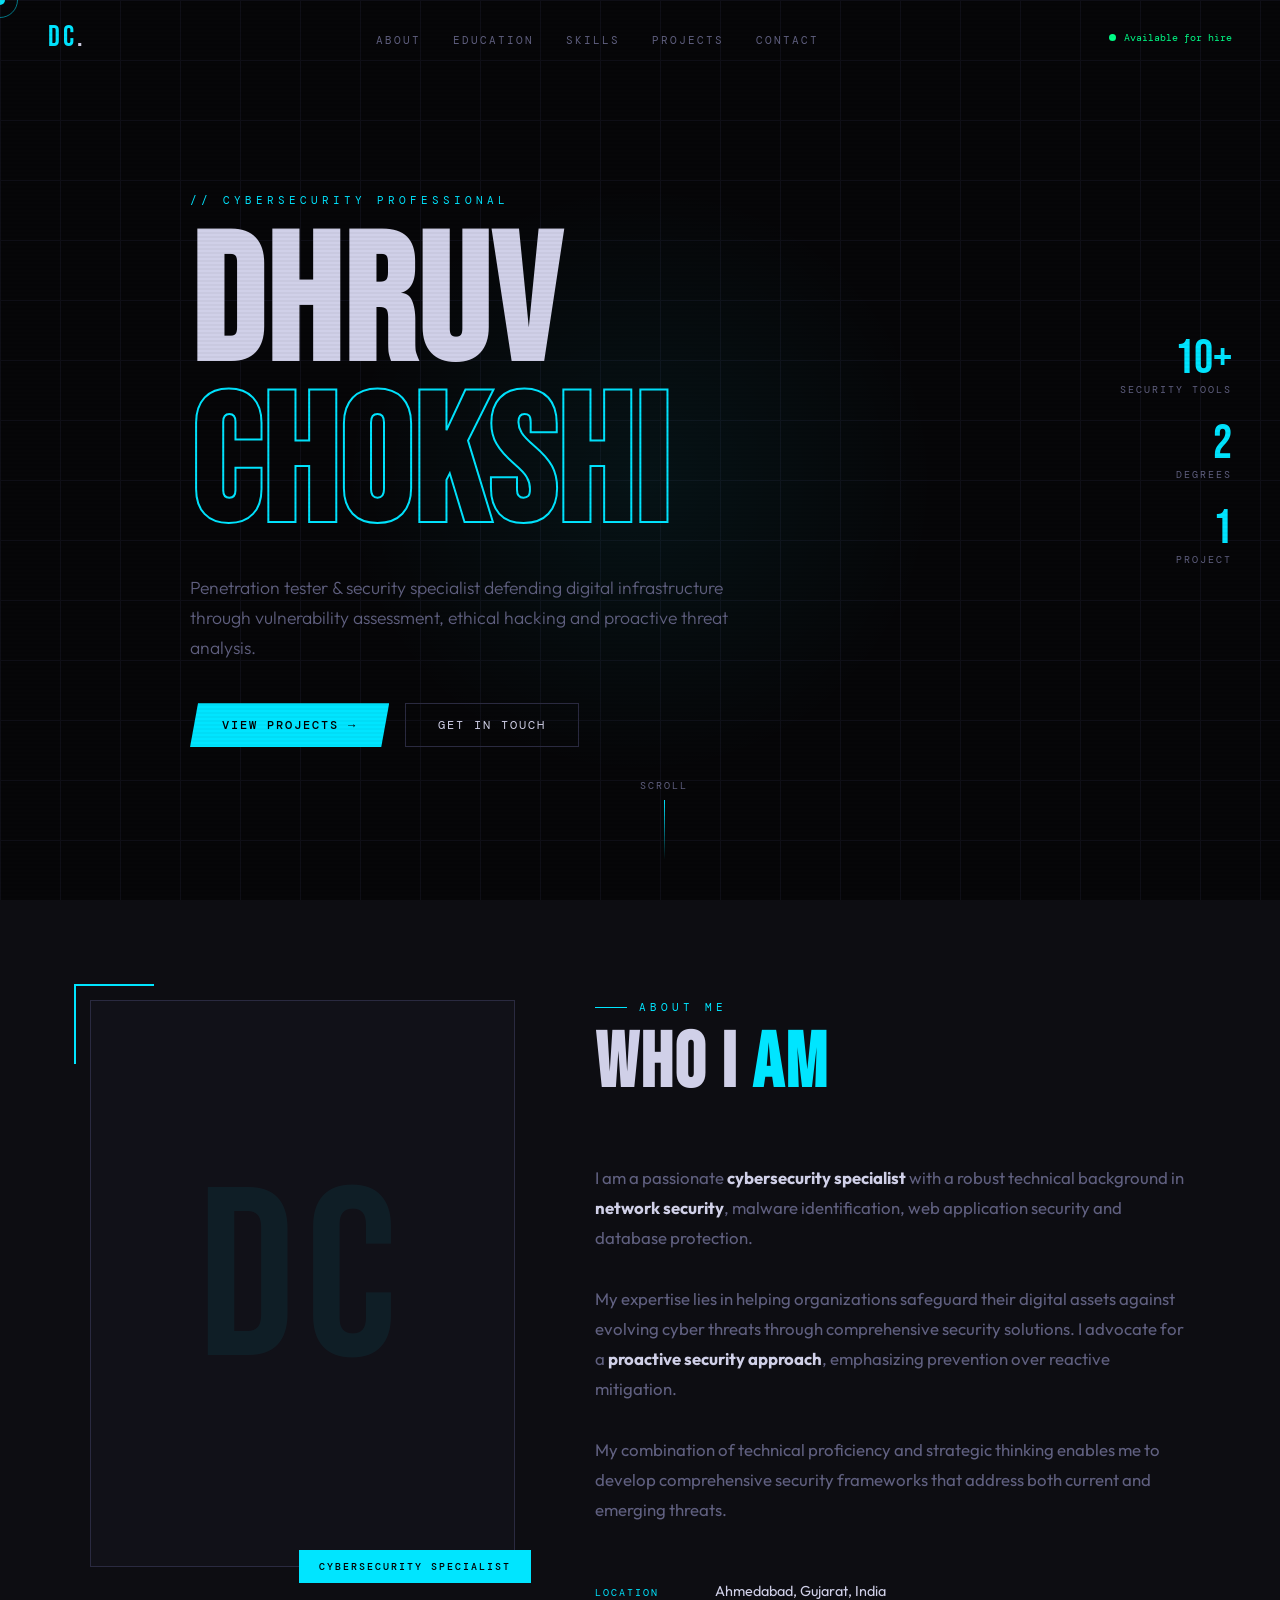
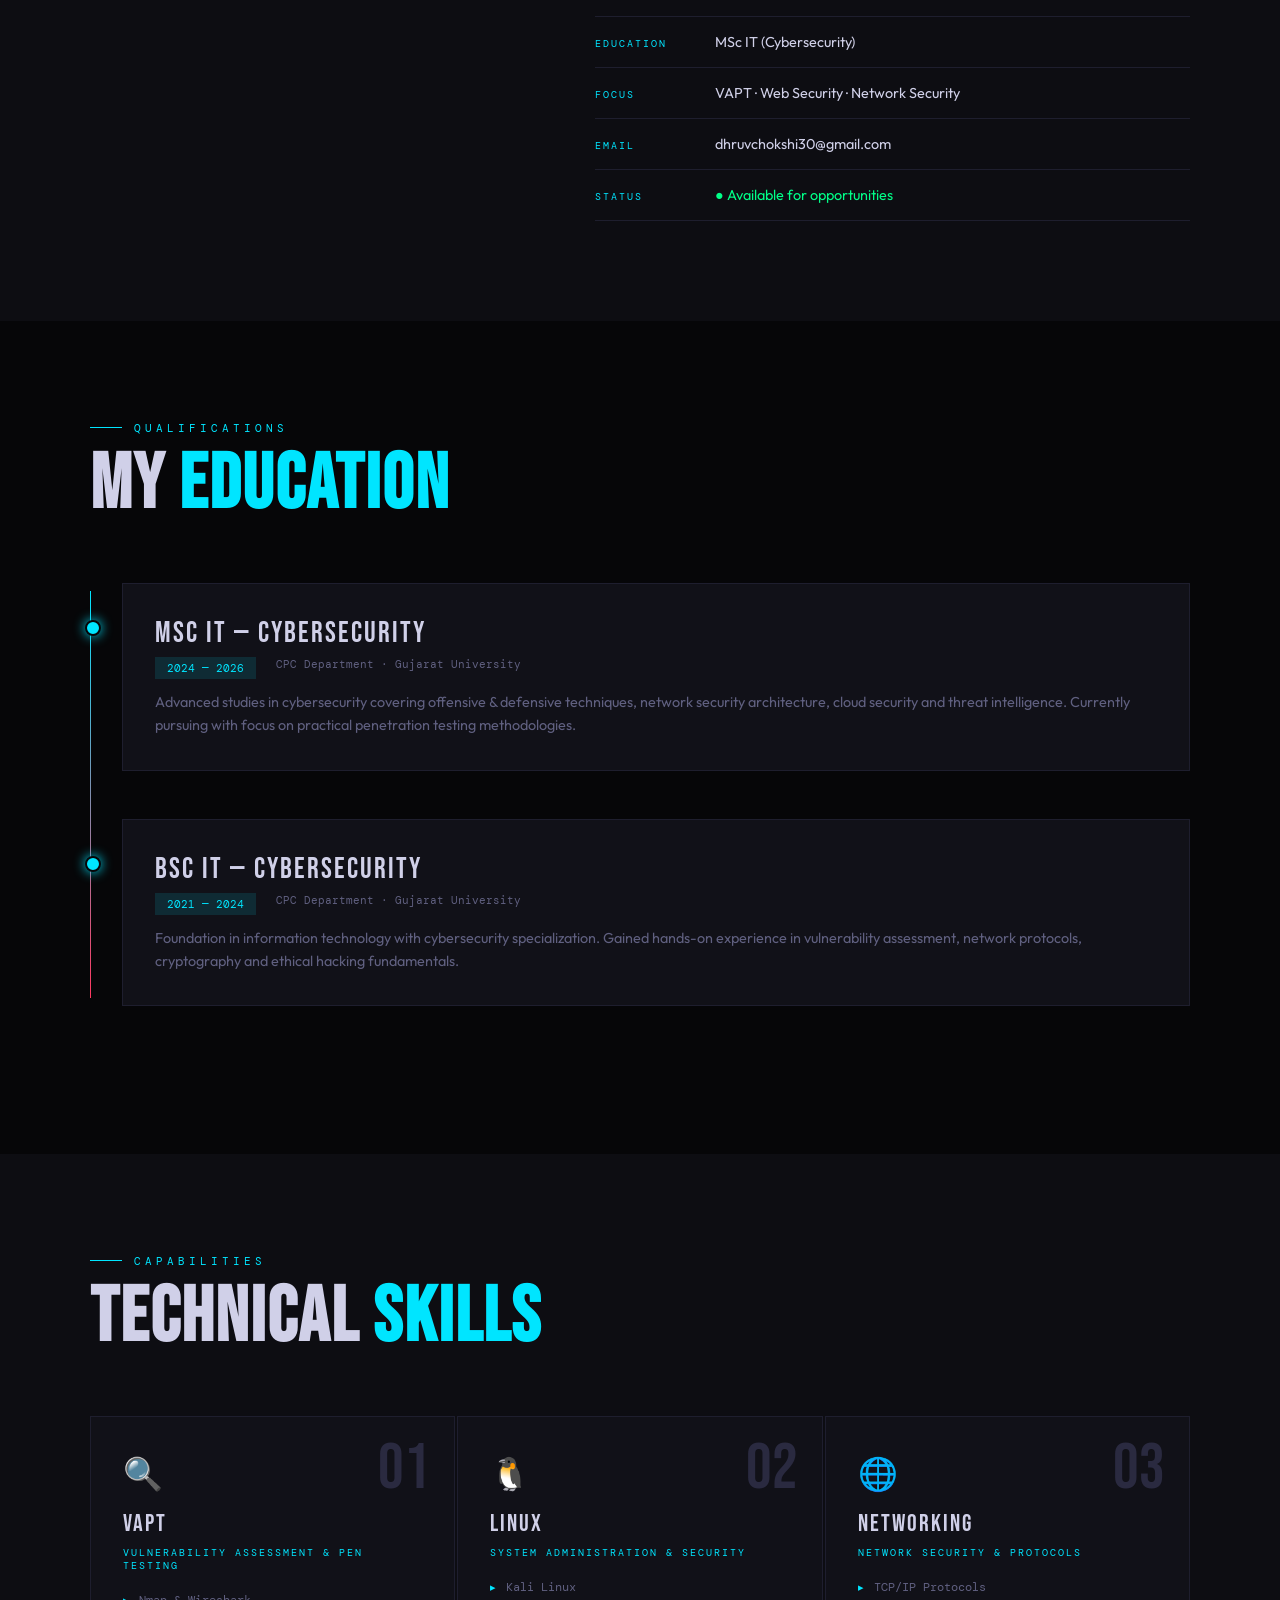
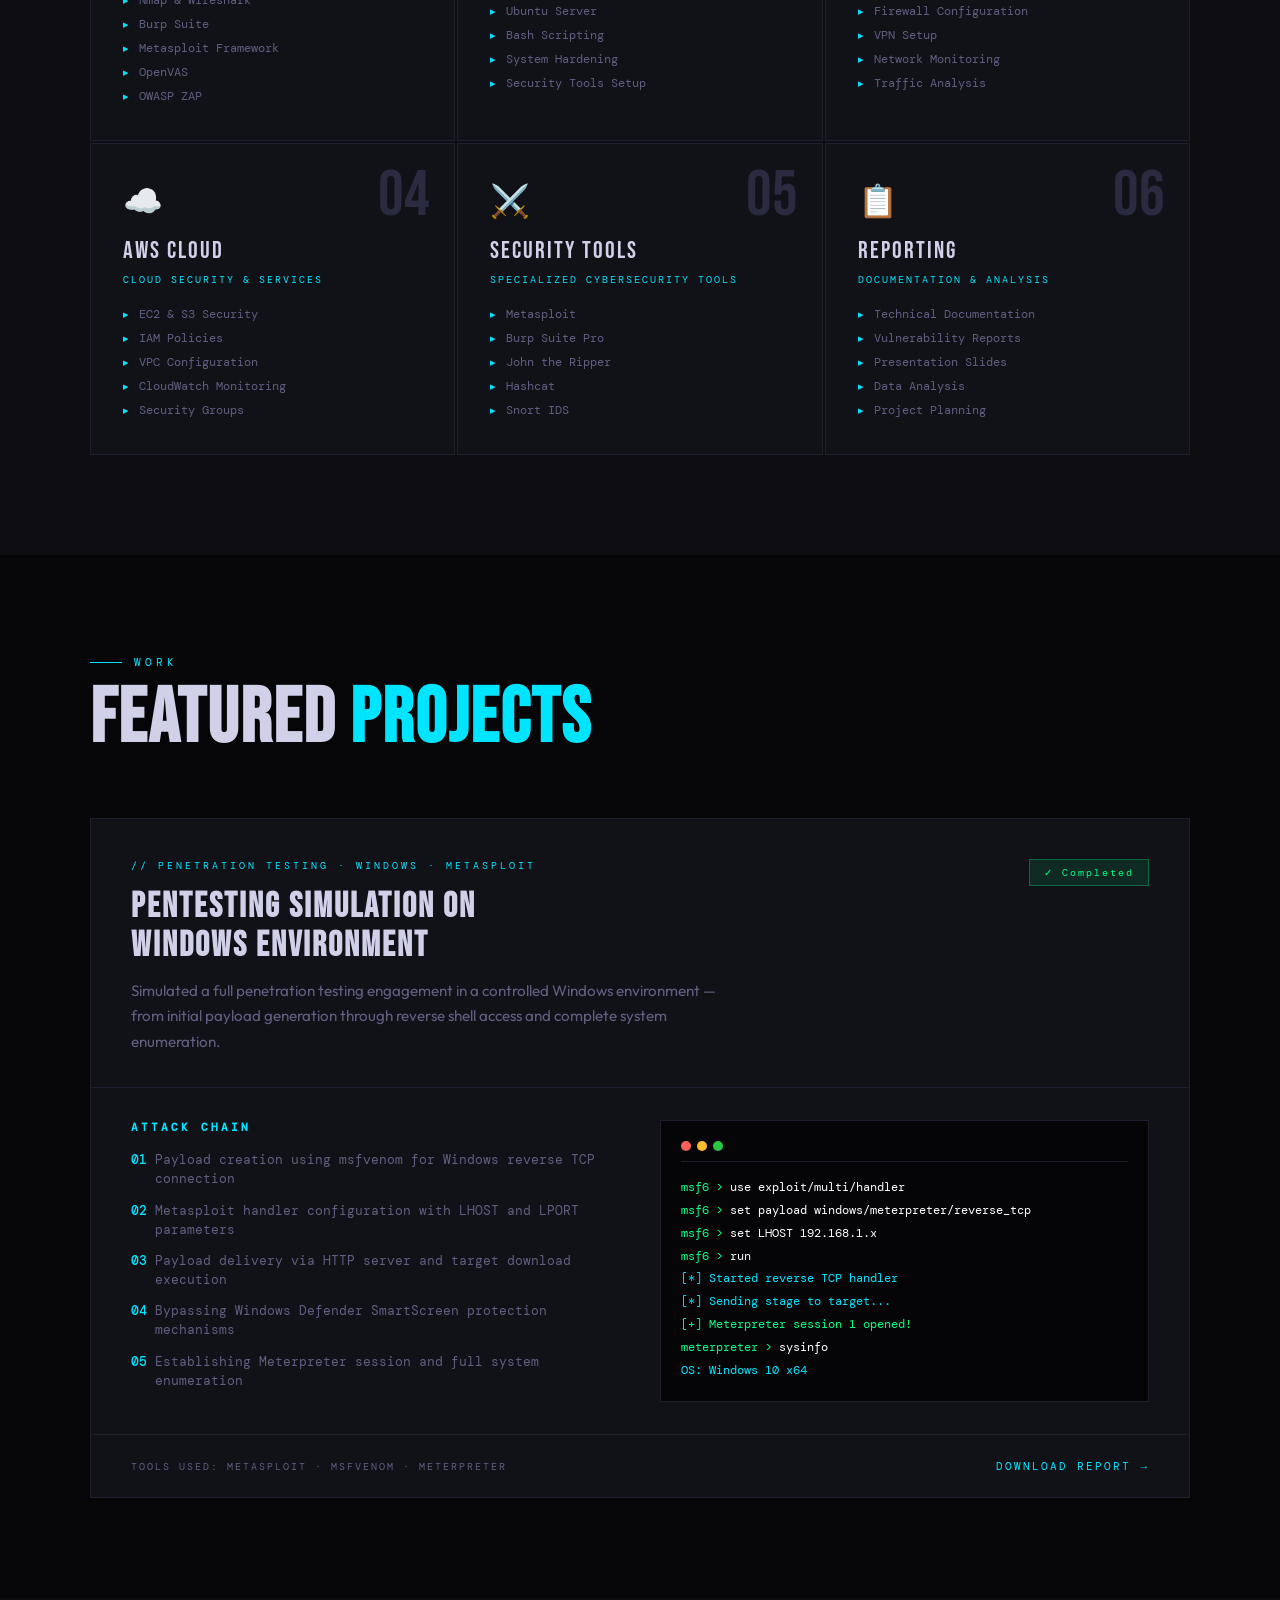
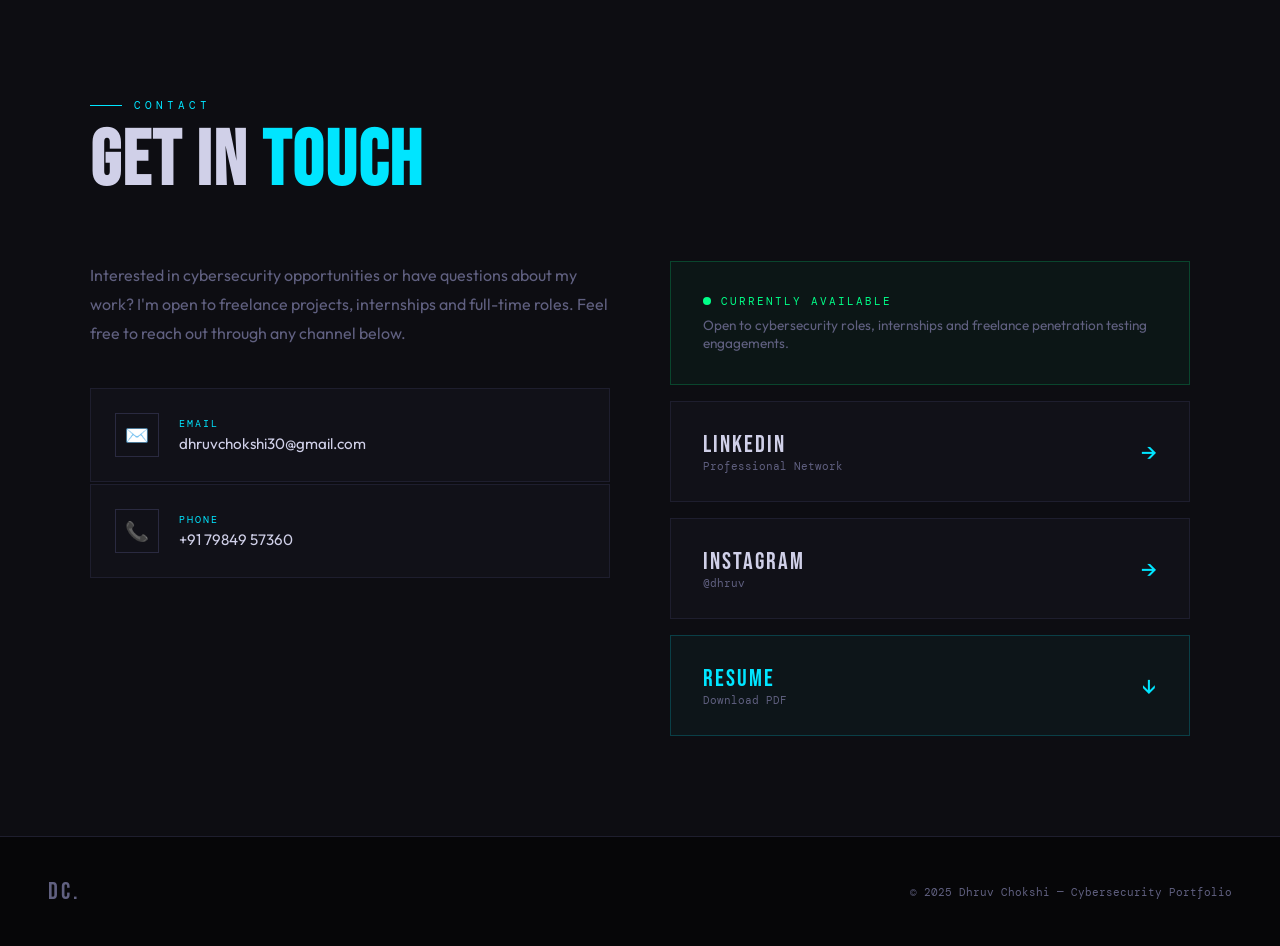
==== commit 050f5d77: "Add files via upload" ====
--- a/index.html
+++ b/index.html
@@ -1,492 +1,532 @@
-<!DOCTYPE html>
-<html lang="en">
-<head>
-    <meta charset="UTF-8">
-    <meta name="viewport" content="width=device-width, initial-scale=1.0, maximum-scale=1.0, user-scalable=no">
-    <title>Dhruv Chokshi | Cybersecurity Professional</title>
-
-    <!-- security headers -->
-<meta http-equiv="Content-Security-Policy" 
-content="default-src 'self'; 
-img-src 'self' https: data:; 
-script-src 'self'; 
-style-src 'self' 'unsafe-inline' https:; 
-font-src 'self' https:; 
-object-src 'none';">
-<meta http-equiv="X-Content-Type-Options" content="nosniff">
-<meta http-equiv="X-Frame-Options" content="DENY">
-<meta name="referrer" content="strict-origin-when-cross-origin">
-
-    <link rel="stylesheet" href="https://cdnjs.cloudflare.com/ajax/libs/font-awesome/6.4.0/css/all.min.css">
-    <link rel="preconnect" href="https://fonts.googleapis.com">
-    <link rel="preconnect" href="https://fonts.gstatic.com" crossorigin>
-    <link href="https://fonts.googleapis.com/css2?family=Inter:wght@300;400;500;600;700&family=JetBrains+Mono:wght@300;400;500&display=swap" rel="stylesheet">
-    <link rel="stylesheet" 
-    href="https://cdnjs.cloudflare.com/ajax/libs/font-awesome/6.5.1/css/all.min.css">
-    <link rel="stylesheet" href="style.css">
-    <i class="fa-brands fa-instagram"></i>
-</head>
-<body>
-    <!-- Loading Screen -->
-    <div class="loading-screen" id="loadingScreen">
-        <div class="cyber-loader">
-            <div class="loader-shield">
-                <div class="shield-ring"></div>
-                <div class="shield-ring ring-2"></div>
-                <div class="shield-core">
-                    <span class="logo-text">DC</span>
-                </div>
-            </div>
-            
-            <!-- Glitch Text Container -->
-            <div class="glitch-container">
-                <div class="glitch-text" data-text="SYSTEM SECURE">SYSTEM SECURE</div>
-                <div class="glitch-text glitch-text-2" data-text="SYSTEM SECURE">SYSTEM SECURE</div>
-                <div class="glitch-text glitch-text-3" data-text="SYSTEM SECURE">SYSTEM SECURE</div>
-                <div class="glitch-text glitch-text-4" data-text="SYSTEM SECURE">SYSTEM SECURE</div>
-            </div>
-            
-            <div class="loading-status">
-                <div class="status-text">Initializing Security Protocols</div>
-                <div class="progress-container">
-                    <div class="progress-bar"></div>
-                    <div class="progress-info">
-                        <span class="progress-percentage">0%</span>
-                        <span class="progress-text">LOADING</span>
-                    </div>
-                    <!-- Percentage milestones -->
-                    <div class="percentage-milestones">
-                        <span class="milestone">20%</span>
-                        <span class="milestone">50%</span>
-                        <span class="milestone">70%</span>
-                        <span class="milestone">100%</span>
-                    </div>
-                </div>
-                <div class="scan-text">
-                    <span class="scan-line">Scanning for vulnerabilities...</span>
-                    <span class="scan-line">Checking security protocols...</span>
-                    <span class="scan-line">Initializing defenses...</span>
-                </div>
-            </div>
-        </div>
-    </div>
-    
-    <!-- Navigation -->
-    <nav id="navbar" class="navbar">
-        <div class="nav-container">
-            <a href="#home" class="logo">
-                <span class="logo-text">DC</span>
-            </a>
-            
-            <!-- Mobile Menu Button -->
-            <div class="hamburger" id="hamburger">
-                <div class="line"></div>
-                <div class="line"></div>
-                <div class="line"></div>
-            </div>
-            
-            <!-- Navigation Menu -->
-            <ul class="nav-menu" id="nav-menu">
-                <li><a href="#home" class="nav-link">Home</a></li>
-                <li><a href="#about" class="nav-link">About</a></li>
-                <li><a href="#education" class="nav-link">Education</a></li>
-                <li><a href="#skills" class="nav-link">Skills</a></li>
-                <li><a href="#projects" class="nav-link">Projects</a></li>
-                <li><a href="#contact" class="nav-link">Contact</a></li>
-            </ul>
-        </div>
-    </nav>
-    
-    <!-- Mobile Overlay -->
-    <div class="nav-overlay" id="navOverlay"></div>
-
-    <!-- Hero Section -->
-    <section id="home" class="hero">
-        <!-- Video Background -->
-        <div class="video-background">
-            <video autoplay muted loop playsinline class="cyber-video">
-                <source src="assets/hacker.mp4" type="video/mp4">
-            </video>
-            <div class="video-overlay"></div>
-        </div>
-        
-        <div class="container">
-            <div class="hero-content">
-                <div class="hero-text">
-                    <h1 class="hero-title">
-    <span class="greeting">Hello, I'm</span>
-    <span class="name">Dhruv Chokshi</span>
-</h1>
-                    <h2 class="hero-subtitle">Cybersecurity Specialist</h2>
-                    
-                    
-            
-                </div>
-            </div>
-        </div>
-    </section>
-
-    <!-- About Section -->
-   <!-- About Section -->
-<section id="about" class="section about">
-    <div class="container">
-        <h2 class="section-title">About Me</h2>
-        <div class="about-content">
-            <div class="about-text">
-                <p class="about-intro">
-                    I am a passionate cybersecurity specialist with a robust technical background in network security, malware identification, web application security and database protection.
-                </p>
-                <p>
-                    My expertise lies in helping organizations safeguard their digital assets against evolving cyber threats through comprehensive security solutions. I advocate for a proactive security approach, emphasizing prevention over reactive mitigation.
-                </p>
-                <p>
-                    My combination of technical proficiency and strategic thinking enables me to develop comprehensive security frameworks that address both current and emerging threats in today's complex digital landscape.
-                </p>
-            </div>
-        </div>
-        
-        <!-- Stats below the paragraph -->
-        <div class="about-stats">
-            <div class="stat">
-                <h3>10+</h3>
-                <p>Security Tools</p>
-            </div>
-            <div class="stat">
-                <h3>2</h3>
-                <p>Cybersecurity Degrees</p>
-            </div>
-            <div class="stat">
-                <h3>1</h3>
-                <p>Completed Project</p>
-            </div>
-        </div>
-    </div>
-</section>
-    <!-- Education Section -->
-   <!-- Education Section -->
-<!-- Education Section -->
-<section id="education" class="section education">
-    <div class="container">
-        <h2 class="section-title">Education</h2>
-        <div class="education-container">
-            
-            <!-- MSc IT Card -->
-            <div class="education-card">
-                <div class="education-header">
-                    <h3>MSc IT (Cybersecurity)</h3>
-                    <div class="education-year">2024–2026</div>
-                </div>
-                <div class="education-institution">CPC Department, Gujarat University</div>
-                
-               
-            </div>
-            
-            <!-- BSc IT Card -->
-            <div class="education-card">
-                <div class="education-header">
-                    <h3>BSc IT (Cybersecurity)</h3>
-                    <div class="education-year">2021–2024</div>
-                </div>
-                <div class="education-institution">CPC Department, Gujarat University</div>
-                
-                </p>
-                
-            </div>
-            
-        </div>
-    </div>
-</section>
-    <!-- Skills Section with Flip Cards -->
-    <section id="skills" class="section skills">
-        <div class="container">
-            <h2 class="section-title">Technical Skills</h2>
-            <div class="skills-grid">
-                <!-- Flip Card 1 -->
-                <div class="flip-card">
-                    <div class="flip-card-inner">
-                        <div class="flip-card-front">
-                            <div class="skill-icon">
-                                <i class="fas fa-shield-alt"></i>
-                            </div>
-                            <h3>VAPT</h3>
-                            <p>Vulnerability Assessment & Penetration Testing</p>
-                            <div class="flip-hint">
-                                <i class="fas fa-sync-alt"></i> Click to flip
-                            </div>
-                        </div>
-                        <div class="flip-card-back">
-                            <h3>VAPT Tools</h3>
-                            <ul class="skill-list">
-                                <li>Nmap & Wireshark</li>
-                                <li>Burp Suite</li>
-                                <li>Metasploit Framework</li>
-                                <li>OpenVAS</li>
-                                <li>OWASP ZAP</li>
-                            </ul>
-                        </div>
-                    </div>
-                </div>
-
-                <!-- Flip Card 2 -->
-                <div class="flip-card">
-                    <div class="flip-card-inner">
-                        <div class="flip-card-front">
-                            <div class="skill-icon">
-                                <i class="fab fa-linux"></i>
-                            </div>
-                            <h3>Linux</h3>
-                            <p>System Administration & Security</p>
-                            <div class="flip-hint">
-                                <i class="fas fa-sync-alt"></i> Click to flip
-                            </div>
-                        </div>
-                        <div class="flip-card-back">
-                            <h3>Linux Skills</h3>
-                            <ul class="skill-list">
-                                <li>Kali Linux</li>
-                                <li>Ubuntu Server</li>
-                                <li>Bash Scripting</li>
-                                <li>System Hardening</li>
-                                <li>Security Tools Setup</li>
-                            </ul>
-                        </div>
-                    </div>
-                </div>
-
-                <!-- Flip Card 3 -->
-                <div class="flip-card">
-                    <div class="flip-card-inner">
-                        <div class="flip-card-front">
-                            <div class="skill-icon">
-                                <i class="fas fa-network-wired"></i>
-                            </div>
-                            <h3>Networking</h3>
-                            <p>Network Security & Protocols</p>
-                            <div class="flip-hint">
-                                <i class="fas fa-sync-alt"></i> Click to flip
-                            </div>
-                        </div>
-                        <div class="flip-card-back">
-                            <h3>Networking Skills</h3>
-                            <ul class="skill-list">
-                                <li>TCP/IP Protocols</li>
-                                <li>Firewall Configuration</li>
-                                <li>VPN Setup</li>
-                                <li>Network Monitoring</li>
-                                <li>Traffic Analysis</li>
-                            </ul>
-                        </div>
-                    </div>
-                </div>
-
-                <!-- Flip Card 4 -->
-                <div class="flip-card">
-                    <div class="flip-card-inner">
-                        <div class="flip-card-front">
-                            <div class="skill-icon">
-                                <i class="fab fa-aws"></i>
-                            </div>
-                            <h3>AWS Cloud</h3>
-                            <p>Cloud Security & Services</p>
-                            <div class="flip-hint">
-                                <i class="fas fa-sync-alt"></i> Click to flip
-                            </div>
-                        </div>
-                        <div class="flip-card-back">
-                            <h3>AWS Skills</h3>
-                            <ul class="skill-list">
-                                <li>EC2 & S3 Security</li>
-                                <li>IAM Policies</li>
-                                <li>VPC Configuration</li>
-                                <li>CloudWatch Monitoring</li>
-                                <li>Security Groups</li>
-                            </ul>
-                        </div>
-                    </div>
-                </div>
-
-                <!-- Flip Card 5 -->
-                <div class="flip-card">
-                    <div class="flip-card-inner">
-                        <div class="flip-card-front">
-                            <div class="skill-icon">
-                                <i class="fas fa-terminal"></i>
-                            </div>
-                            <h3>Security Tools</h3>
-                            <p>Specialized Cybersecurity Tools</p>
-                            <div class="flip-hint">
-                                <i class="fas fa-sync-alt"></i> Click to flip
-                            </div>
-                        </div>
-                        <div class="flip-card-back">
-                            <h3>Tool Proficiency</h3>
-                            <ul class="skill-list">
-                                <li>Metasploit</li>
-                                <li>Burp Suite Pro</li>
-                                <li>John the Ripper</li>
-                                <li>Hashcat</li>
-                                <li>Snort IDS</li>
-                            </ul>
-                        </div>
-                    </div>
-                </div>
-
-                <!-- Flip Card 6 -->
-                <div class="flip-card">
-                    <div class="flip-card-inner">
-                        <div class="flip-card-front">
-                            <div class="skill-icon">
-                                <i class="fas fa-file-alt"></i>
-                            </div>
-                            <h3>Office Suite</h3>
-                            <p>Documentation & Reporting</p>
-                            <div class="flip-hint">
-                                <i class="fas fa-sync-alt"></i> Click to flip
-                            </div>
-                        </div>
-                        <div class="flip-card-back">
-                            <h3>Office Skills</h3>
-                            <ul class="skill-list">
-                                <li>Technical Documentation</li>
-                                <li>Vulnerability Reports</li>
-                                <li>Presentation Slides</li>
-                                <li>Data Analysis</li>
-                                <li>Project Planning</li>
-                            </ul>
-                        </div>
-                    </div>
-                </div>
-            </div>
-        </div>
-    </section>
-
-    <!-- Projects Section -->
-    <section id="projects" class="section projects">
-        <div class="container">
-            <h2 class="section-title">Projects</h2>
-            <div class="project-card">
-                <div class="project-header">
-                    <h3>Pentesting Simulation on Windows Environment</h3>
-                    
-                </div>
-                <div class="project-content">
-                    <p class="project-description">
-                        Simulated a penetration testing scenario in a controlled Windows environment, 
-                        including payload generation, handler setup, reverse shell access and system enumeration.
-                    </p>
-                    <div class="project-details">
-                        <h4>Key Steps:</h4>
-                        <ul>
-                            <li>Payload creation using msfvenom for Windows reverse TCP</li>
-                            <li>Metasploit handler configuration with LHOST and LPORT</li>
-                            <li>Payload delivery through HTTP server and download</li>
-                            <li>Bypassing Windows Defender SmartScreen protection</li>
-                            <li>Establishing Meterpreter session and system enumeration</li>
-                        </ul>
-                    </div>
-                    
-                        <button class="btn btn-outline" id="download-ppt-btn">
-                            <i class="fas fa-download"></i> Download PDF
-                        </button>
-                    </div>
-                </div>
-            </div>
-        </div>
-    </section>
-
-   <!-- Resume Section -->
-<section id="resume" class="section resume">
-    <div class="container">
-        <h2 class="section-title">Resume</h2>
-        <div class="resume-content">
-            <div class="resume-card">
-                <div class="resume-icon">
-                    <i class="fas fa-file-pdf"></i>
-                </div>
-                <h3>Download My Resume</h3>
-                <p>Get a comprehensive overview of my education, skills, projects and experience in PDF format.</p>
-                <a href="resume.pdf" download="Dhruv_Chokshi_Resume.pdf" class="btn btn-primary" id="download-resume-btn">
-                    <i class="fas fa-download"></i> Download Resume
-                </a>
-                <p class="resume-note">Click the button above to download my resume</p>
-            </div>
-        </div>
-    </div>
-  
-</section>
-    <!-- Contact Section - Updated with proper structure -->
-    <section id="contact" class="section contact">
-        <div class="container">
-            <h2 class="section-title">Contact</h2>
-            
-            <div class="contact-content">
-                <!-- Get In Touch Section -->
-                <div class="contact-section">
-                    <h3 class="contact-heading">Get In Touch</h3>
-                    <p class="contact-description">
-                        Interested in cybersecurity opportunities or have questions about my work? 
-                        Feel free to reach out through any of the following channels:
-                    </p>
-                    
-                    <div class="contact-methods">
-                        <div class="contact-method">
-                            <div class="method-icon email-icon">
-                                <i class="fas fa-envelope"></i>
-                            </div>
-                            <div class="method-details">
-                                <h4>Email</h4>
-                                <p>dhruvchokshi30@gmail.com</p>
-                                <a href="mailto:dhruvchokshi30@gmail.com" class="method-link">Send Email</a>
-                            </div>
-                        </div>
-                        
-                        <div class="contact-method">
-                            <div class="method-icon phone-icon">
-                                <i class="fas fa-phone"></i>
-                            </div>
-                            <div class="method-details">
-                                <h4>Phone</h4>
-                                <p>+91 79849 57360</p>
-                                <a href="tel:+917984957360" class="method-link">Call Now</a>
-                            </div>
-                        </div>
-                    </div>
-                </div>
-                
-                <!-- Connect Online Section -->
-                <div class="contact-section">
-                    <h3 class="contact-heading">Connect Online</h3>
-                    <p class="contact-description">
-                        Connect with me on professional networks and social media to stay updated 
-                        with my latest work and cybersecurity insights.
-                    </p>
-                    
-                    <div class="social-links">
-                        <a href="https://linkedin.com" target="_blank" class="social-btn linkedin">
-                            <i class="fab fa-linkedin"></i>
-                            LinkedIn Profile
-                        </a>
-                        <a href="https://instagram.com" target="_blank" class="social-btn instagram">
-                            <i class="fab fa-instagram"></i>
-                            Instagram Profile
-                        </a>
-                    </div>
-                </div>
-            </div>
-        </div>
-    </section>
-    
-    <!-- Footer -->
-    <footer class="footer">
-        <div class="container">
-            <div class="footer-content">
-                <div class="footer-logo">DC</div>
-                <p class="footer-text">Cybersecurity Portfolio of Dhruv Chokshi</p>
-                <p class="footer-copyright">© 2025 Dhruv Chokshi. All rights reserved.</p>
-            </div>
-        </div>
-    </footer>
-
-    <script src="script.js"></script>
-</body>
-</html>+<!DOCTYPE html>
+<html lang="en">
+<head>
+<meta charset="UTF-8"/>
+<meta name="viewport" content="width=device-width, initial-scale=1.0"/>
+<title>Dhruv Chokshi | Cybersecurity</title>
+<link href="https://fonts.googleapis.com/css2?family=Bebas+Neue&family=DM+Mono:ital,wght@0,300;0,400;0,500;1,300&family=Outfit:wght@300;400;500;600;700&display=swap" rel="stylesheet"/>
+<style>
+:root {
+  --black: #060608;
+  --deep: #0d0d12;
+  --panel: #111118;
+  --border: #1e1e2e;
+  --border2: #2a2a40;
+  --accent: #00e5ff;
+  --accent-dim: rgba(0,229,255,0.12);
+  --accent-glow: rgba(0,229,255,0.3);
+  --red: #ff3860;
+  --green: #00ff88;
+  --text: #d0d0e8;
+  --muted: #606080;
+  --bebas: 'Bebas Neue', sans-serif;
+  --mono: 'DM Mono', monospace;
+  --body: 'Outfit', sans-serif;
+}
+*{box-sizing:border-box;margin:0;padding:0;}
+html{scroll-behavior:smooth;}
+body{background:var(--black);color:var(--text);font-family:var(--body);overflow-x:hidden;cursor:none;}
+
+/* Custom cursor */
+.cursor{position:fixed;width:10px;height:10px;background:var(--accent);border-radius:50%;pointer-events:none;z-index:9999;transform:translate(-50%,-50%);transition:transform 0.1s,opacity 0.2s;mix-blend-mode:difference;}
+.cursor-ring{position:fixed;width:36px;height:36px;border:1px solid var(--accent);border-radius:50%;pointer-events:none;z-index:9998;transform:translate(-50%,-50%);transition:all 0.15s ease;opacity:0.5;}
+
+/* Scanline overlay */
+body::after{content:'';position:fixed;inset:0;background:repeating-linear-gradient(0deg,transparent,transparent 2px,rgba(0,0,0,0.03) 2px,rgba(0,0,0,0.03) 4px);pointer-events:none;z-index:1000;}
+
+/* Nav */
+nav{position:fixed;top:0;left:0;right:0;z-index:500;padding:20px 48px;display:flex;justify-content:space-between;align-items:center;border-bottom:1px solid transparent;transition:all 0.4s;}
+nav.scrolled{background:rgba(6,6,8,0.92);backdrop-filter:blur(16px);border-bottom-color:var(--border);}
+.nav-logo{font-family:var(--bebas);font-size:1.8rem;letter-spacing:3px;color:var(--accent);text-decoration:none;}
+.nav-logo span{color:var(--text);}
+.nav-links{display:flex;gap:32px;list-style:none;}
+.nav-links a{font-family:var(--mono);font-size:11px;letter-spacing:2px;color:var(--muted);text-decoration:none;text-transform:uppercase;transition:color 0.2s;position:relative;}
+.nav-links a::after{content:'';position:absolute;bottom:-4px;left:0;width:0;height:1px;background:var(--accent);transition:width 0.3s;}
+.nav-links a:hover{color:var(--accent);}
+.nav-links a:hover::after{width:100%;}
+.nav-status{display:flex;align-items:center;gap:8px;font-family:var(--mono);font-size:10px;color:var(--green);}
+.nav-dot{width:7px;height:7px;background:var(--green);border-radius:50%;animation:blink 1.5s infinite;}
+@keyframes blink{0%,100%{opacity:1;}50%{opacity:0.2;}}
+
+/* Hero */
+#home{min-height:100vh;display:grid;place-items:center;position:relative;padding:120px 48px 80px;overflow:hidden;}
+.hero-grid{position:absolute;inset:0;background-image:linear-gradient(var(--border) 1px,transparent 1px),linear-gradient(90deg,var(--border) 1px,transparent 1px);background-size:60px 60px;opacity:0.4;}
+.hero-glow{position:absolute;top:20%;left:50%;transform:translateX(-50%);width:600px;height:600px;background:radial-gradient(circle,rgba(0,229,255,0.06) 0%,transparent 70%);pointer-events:none;}
+.hero-inner{position:relative;z-index:2;max-width:900px;width:100%;}
+.hero-label{font-family:var(--mono);font-size:11px;letter-spacing:4px;color:var(--accent);text-transform:uppercase;margin-bottom:20px;opacity:0;animation:fadeUp 0.6s 0.2s forwards;}
+.hero-name{font-family:var(--bebas);font-size:clamp(5rem,14vw,13rem);line-height:0.9;letter-spacing:2px;margin-bottom:24px;opacity:0;animation:fadeUp 0.6s 0.35s forwards;}
+.hero-name .line1{display:block;color:var(--text);}
+.hero-name .line2{display:block;color:var(--accent);-webkit-text-stroke:2px var(--accent);color:transparent;}
+.hero-sub{font-size:1.1rem;font-weight:300;color:var(--muted);max-width:540px;line-height:1.7;margin-bottom:40px;opacity:0;animation:fadeUp 0.6s 0.5s forwards;}
+.hero-ctas{display:flex;gap:16px;flex-wrap:wrap;opacity:0;animation:fadeUp 0.6s 0.65s forwards;}
+.btn-primary{display:inline-flex;align-items:center;gap:10px;padding:14px 32px;background:var(--accent);color:#000;font-family:var(--mono);font-size:12px;letter-spacing:2px;text-decoration:none;font-weight:500;clip-path:polygon(8px 0%,100% 0%,calc(100% - 8px) 100%,0% 100%);transition:all 0.2s;text-transform:uppercase;}
+.btn-primary:hover{background:#fff;transform:translateY(-2px);}
+.btn-ghost{display:inline-flex;align-items:center;gap:10px;padding:13px 32px;border:1px solid var(--border2);color:var(--text);font-family:var(--mono);font-size:12px;letter-spacing:2px;text-decoration:none;transition:all 0.2s;text-transform:uppercase;}
+.btn-ghost:hover{border-color:var(--accent);color:var(--accent);}
+.hero-stats{position:absolute;right:48px;top:50%;transform:translateY(-50%);display:flex;flex-direction:column;gap:24px;z-index:2;opacity:0;animation:fadeLeft 0.6s 0.8s forwards;}
+.stat{text-align:right;}
+.stat-num{font-family:var(--bebas);font-size:3rem;color:var(--accent);line-height:1;}
+.stat-label{font-family:var(--mono);font-size:10px;color:var(--muted);letter-spacing:2px;text-transform:uppercase;}
+.hero-scroll{position:absolute;bottom:40px;left:50%;transform:translateX(-50%);display:flex;flex-direction:column;align-items:center;gap:8px;font-family:var(--mono);font-size:10px;letter-spacing:2px;color:var(--muted);z-index:2;opacity:0;animation:fadeUp 0.6s 1s forwards;}
+.scroll-line{width:1px;height:60px;background:linear-gradient(to bottom,var(--accent),transparent);animation:scrollAnim 2s infinite;}
+@keyframes scrollAnim{0%{transform:scaleY(0);transform-origin:top;}50%{transform:scaleY(1);transform-origin:top;}51%{transform:scaleY(1);transform-origin:bottom;}100%{transform:scaleY(0);transform-origin:bottom;}}
+
+/* Sections shared */
+section{padding:100px 48px;}
+.section-header{margin-bottom:60px;}
+.section-eyebrow{font-family:var(--mono);font-size:11px;letter-spacing:4px;color:var(--accent);text-transform:uppercase;margin-bottom:12px;display:flex;align-items:center;gap:12px;}
+.section-eyebrow::before{content:'';width:32px;height:1px;background:var(--accent);}
+.section-title-big{font-family:var(--bebas);font-size:clamp(3rem,6vw,5.5rem);letter-spacing:2px;line-height:1;color:var(--text);}
+.section-title-big span{color:var(--accent);}
+.max-w{max-width:1100px;margin:0 auto;}
+
+/* About */
+#about{background:var(--deep);}
+.about-grid{display:grid;grid-template-columns:1fr 1.4fr;gap:80px;align-items:start;}
+.about-left{position:sticky;top:120px;}
+.about-photo-frame{position:relative;width:100%;}
+.about-photo-bg{width:100%;aspect-ratio:3/4;background:var(--panel);border:1px solid var(--border2);position:relative;overflow:hidden;}
+.about-photo-bg::before{content:'DC';font-family:var(--bebas);font-size:15rem;position:absolute;inset:0;display:grid;place-items:center;color:var(--accent);opacity:0.06;letter-spacing:10px;}
+.about-tag{position:absolute;bottom:-16px;right:-16px;background:var(--accent);color:#000;font-family:var(--mono);font-size:10px;letter-spacing:2px;padding:10px 20px;font-weight:500;text-transform:uppercase;}
+.about-decor{position:absolute;top:-16px;left:-16px;width:80px;height:80px;border-top:2px solid var(--accent);border-left:2px solid var(--accent);}
+.about-content{}
+.about-bio{font-size:1.05rem;color:var(--muted);line-height:1.8;margin-bottom:40px;}
+.about-bio strong{color:var(--text);}
+.detail-rows{display:flex;flex-direction:column;gap:0;}
+.detail-row{display:flex;gap:20px;padding:16px 0;border-bottom:1px solid var(--border);align-items:baseline;}
+.detail-key{font-family:var(--mono);font-size:10px;letter-spacing:2px;color:var(--accent);text-transform:uppercase;min-width:100px;}
+.detail-val{font-size:0.9rem;color:var(--text);}
+
+/* Education */
+#education{background:var(--black);}
+.edu-timeline{position:relative;padding-left:32px;}
+.edu-timeline::before{content:'';position:absolute;left:0;top:8px;bottom:8px;width:1px;background:linear-gradient(to bottom,var(--accent),var(--red));}
+.edu-item{position:relative;margin-bottom:48px;padding:32px;background:var(--panel);border:1px solid var(--border);transition:border-color 0.3s;}
+.edu-item::before{content:'';position:absolute;left:-38px;top:36px;width:12px;height:12px;border-radius:50%;background:var(--accent);border:2px solid var(--black);box-shadow:0 0 12px var(--accent);}
+.edu-item:hover{border-color:var(--border2);}
+.edu-degree{font-family:var(--bebas);font-size:1.8rem;letter-spacing:2px;color:var(--text);margin-bottom:6px;}
+.edu-meta{display:flex;gap:20px;margin-bottom:12px;flex-wrap:wrap;}
+.edu-year{font-family:var(--mono);font-size:11px;color:var(--accent);background:var(--accent-dim);padding:4px 12px;border-radius:0;}
+.edu-school{font-family:var(--mono);font-size:11px;color:var(--muted);}
+.edu-desc{font-size:0.9rem;color:var(--muted);line-height:1.6;}
+
+/* Skills */
+#skills{background:var(--deep);}
+.skills-grid{display:grid;grid-template-columns:repeat(auto-fit,minmax(280px,1fr));gap:2px;}
+.skill-card{background:var(--panel);padding:36px 32px;border:1px solid var(--border);position:relative;overflow:hidden;transition:all 0.3s;cursor:default;}
+.skill-card::before{content:'';position:absolute;inset:0;background:linear-gradient(135deg,var(--accent-dim),transparent);opacity:0;transition:opacity 0.3s;}
+.skill-card:hover::before{opacity:1;}
+.skill-card:hover{border-color:rgba(0,229,255,0.2);transform:translateY(-4px);}
+.skill-icon{font-size:2rem;margin-bottom:16px;}
+.skill-name{font-family:var(--bebas);font-size:1.5rem;letter-spacing:2px;margin-bottom:8px;color:var(--text);}
+.skill-desc{font-family:var(--mono);font-size:10px;color:var(--accent);letter-spacing:2px;text-transform:uppercase;margin-bottom:20px;}
+.skill-list{list-style:none;display:flex;flex-direction:column;gap:8px;}
+.skill-list li{font-family:var(--mono);font-size:0.78rem;color:var(--muted);display:flex;align-items:center;gap:10px;}
+.skill-list li::before{content:'▸';color:var(--accent);font-size:0.7rem;}
+.skill-num{position:absolute;top:20px;right:24px;font-family:var(--bebas);font-size:4rem;color:var(--border2);line-height:1;}
+
+/* Projects */
+#projects{background:var(--black);}
+.project-card{background:var(--panel);border:1px solid var(--border);overflow:hidden;transition:border-color 0.3s;}
+.project-card:hover{border-color:rgba(0,229,255,0.25);}
+.project-header{padding:40px 40px 32px;border-bottom:1px solid var(--border);position:relative;}
+.project-tag{font-family:var(--mono);font-size:10px;letter-spacing:3px;color:var(--accent);text-transform:uppercase;margin-bottom:16px;}
+.project-name{font-family:var(--bebas);font-size:2.2rem;letter-spacing:2px;color:var(--text);margin-bottom:12px;line-height:1.1;}
+.project-desc{font-size:0.95rem;color:var(--muted);line-height:1.7;max-width:600px;}
+.project-badge{position:absolute;top:40px;right:40px;background:rgba(0,255,136,0.1);border:1px solid rgba(0,255,136,0.3);color:var(--green);font-family:var(--mono);font-size:10px;padding:6px 14px;letter-spacing:2px;}
+.project-body{padding:32px 40px;display:grid;grid-template-columns:1fr 1fr;gap:40px;}
+.project-steps h4{font-family:var(--mono);font-size:11px;letter-spacing:3px;color:var(--accent);text-transform:uppercase;margin-bottom:16px;}
+.project-steps ol{list-style:none;display:flex;flex-direction:column;gap:12px;}
+.project-steps li{font-family:var(--mono);font-size:0.8rem;color:var(--muted);padding-left:24px;position:relative;line-height:1.5;}
+.project-steps li::before{content:attr(data-n);position:absolute;left:0;color:var(--accent);font-weight:500;}
+.project-terminal{background:#050508;border:1px solid var(--border);padding:20px;font-family:var(--mono);font-size:0.75rem;line-height:1.9;}
+.t-bar{display:flex;gap:6px;margin-bottom:14px;padding-bottom:10px;border-bottom:1px solid var(--border);}
+.t-dot{width:10px;height:10px;border-radius:50%;}
+.t-dot:nth-child(1){background:#ff5f57;}.t-dot:nth-child(2){background:#ffbd2e;}.t-dot:nth-child(3){background:#28c941;}
+.t-line{color:var(--muted);}
+.t-line .p{color:var(--green);}
+.t-line .c{color:#fff;}
+.t-line .o{color:var(--accent);}
+.t-line .e{color:var(--red);}
+.project-footer{padding:24px 40px;border-top:1px solid var(--border);display:flex;align-items:center;justify-content:space-between;}
+.proj-link{display:inline-flex;align-items:center;gap:8px;font-family:var(--mono);font-size:11px;letter-spacing:2px;color:var(--accent);text-decoration:none;text-transform:uppercase;transition:gap 0.2s;}
+.proj-link:hover{gap:14px;}
+
+/* Contact */
+#contact{background:var(--deep);}
+.contact-grid{display:grid;grid-template-columns:1fr 1fr;gap:60px;}
+.contact-left{}
+.contact-intro{font-size:1rem;color:var(--muted);line-height:1.8;margin-bottom:40px;}
+.contact-methods{display:flex;flex-direction:column;gap:2px;}
+.contact-item{display:flex;gap:20px;align-items:center;padding:24px;background:var(--panel);border:1px solid var(--border);text-decoration:none;transition:all 0.2s;}
+.contact-item:hover{border-color:rgba(0,229,255,0.2);background:rgba(0,229,255,0.03);}
+.contact-icon{width:44px;height:44px;border:1px solid var(--border2);display:grid;place-items:center;font-size:1.2rem;flex-shrink:0;}
+.contact-info{}
+.contact-type{font-family:var(--mono);font-size:10px;letter-spacing:2px;color:var(--accent);text-transform:uppercase;margin-bottom:4px;}
+.contact-val{font-size:0.95rem;color:var(--text);}
+.contact-right{display:flex;flex-direction:column;gap:16px;}
+.social-card{display:flex;align-items:center;justify-content:space-between;padding:28px 32px;background:var(--panel);border:1px solid var(--border);text-decoration:none;transition:all 0.2s;}
+.social-card:hover{border-color:rgba(0,229,255,0.2);transform:translateX(8px);}
+.social-name{font-family:var(--bebas);font-size:1.5rem;letter-spacing:2px;color:var(--text);}
+.social-handle{font-family:var(--mono);font-size:11px;color:var(--muted);}
+.social-arrow{font-size:1.5rem;color:var(--accent);}
+.available-badge{padding:32px;background:rgba(0,255,136,0.04);border:1px solid rgba(0,255,136,0.2);}
+.avail-dot{width:8px;height:8px;background:var(--green);border-radius:50%;animation:blink 1.5s infinite;display:inline-block;margin-right:10px;}
+.avail-text{font-family:var(--mono);font-size:11px;letter-spacing:2px;color:var(--green);text-transform:uppercase;margin-bottom:8px;}
+.avail-sub{font-size:0.85rem;color:var(--muted);}
+
+/* Footer */
+footer{padding:40px 48px;border-top:1px solid var(--border);display:flex;justify-content:space-between;align-items:center;background:var(--black);}
+.footer-logo{font-family:var(--bebas);font-size:1.5rem;letter-spacing:3px;color:var(--muted);}
+.footer-copy{font-family:var(--mono);font-size:11px;color:var(--muted);}
+
+/* Scroll reveal */
+.reveal{opacity:0;transform:translateY(30px);transition:opacity 0.7s ease,transform 0.7s ease;}
+.reveal.visible{opacity:1;transform:none;}
+
+/* Animations */
+@keyframes fadeUp{from{opacity:0;transform:translateY(24px);}to{opacity:1;transform:none;}}
+@keyframes fadeLeft{from{opacity:0;transform:translate(24px,-50%);}to{opacity:1;transform:translateY(-50%);}}
+
+/* Mobile */
+@media(max-width:768px){
+  nav{padding:16px 24px;}
+  .nav-links{display:none;}
+  section{padding:80px 24px;}
+  #home{padding:120px 24px 80px;}
+  .hero-stats{display:none;}
+  .about-grid{grid-template-columns:1fr;gap:40px;}
+  .about-left{position:relative;top:auto;}
+  .project-body{grid-template-columns:1fr;}
+  .contact-grid{grid-template-columns:1fr;}
+  .footer{flex-direction:column;gap:12px;text-align:center;}
+  .nav-status{display:none;}
+}
+</style>
+</head>
+<body>
+
+<div class="cursor" id="cursor"></div>
+<div class="cursor-ring" id="ring"></div>
+
+<!-- NAV -->
+<nav id="navbar">
+  <a href="#home" class="nav-logo">DC<span>.</span></a>
+  <ul class="nav-links">
+    <li><a href="#about">About</a></li>
+    <li><a href="#education">Education</a></li>
+    <li><a href="#skills">Skills</a></li>
+    <li><a href="#projects">Projects</a></li>
+    <li><a href="#contact">Contact</a></li>
+  </ul>
+  <div class="nav-status"><span class="nav-dot"></span>Available for hire</div>
+</nav>
+
+<!-- HERO -->
+<section id="home">
+  <div class="hero-grid"></div>
+  <div class="hero-glow"></div>
+  <div class="hero-inner">
+    <p class="hero-label">// Cybersecurity Professional</p>
+    <h1 class="hero-name">
+      <span class="line1">Dhruv</span>
+      <span class="line2">Chokshi</span>
+    </h1>
+    <p class="hero-sub">Penetration tester & security specialist defending digital infrastructure through vulnerability assessment, ethical hacking and proactive threat analysis.</p>
+    <div class="hero-ctas">
+      <a href="#projects" class="btn-primary">View Projects →</a>
+      <a href="#contact" class="btn-ghost">Get In Touch</a>
+    </div>
+  </div>
+  <div class="hero-stats">
+    <div class="stat"><div class="stat-num">10+</div><div class="stat-label">Security Tools</div></div>
+    <div class="stat"><div class="stat-num">2</div><div class="stat-label">Degrees</div></div>
+    <div class="stat"><div class="stat-num">1</div><div class="stat-label">Project</div></div>
+  </div>
+  <div class="hero-scroll">SCROLL<div class="scroll-line"></div></div>
+</section>
+
+<!-- ABOUT -->
+<section id="about">
+  <div class="max-w">
+    <div class="about-grid">
+      <div class="about-left reveal">
+        <div class="about-photo-frame">
+          <div class="about-photo-bg"></div>
+          <div class="about-decor"></div>
+          <div class="about-tag">Cybersecurity Specialist</div>
+        </div>
+      </div>
+      <div class="about-content">
+        <div class="section-header reveal">
+          <div class="section-eyebrow">About Me</div>
+          <h2 class="section-title-big">Who I <span>Am</span></h2>
+        </div>
+        <p class="about-bio reveal">
+          I am a passionate <strong>cybersecurity specialist</strong> with a robust technical background in <strong>network security</strong>, malware identification, web application security and database protection.
+          <br/><br/>
+          My expertise lies in helping organizations safeguard their digital assets against evolving cyber threats through comprehensive security solutions. I advocate for a <strong>proactive security approach</strong>, emphasizing prevention over reactive mitigation.
+          <br/><br/>
+          My combination of technical proficiency and strategic thinking enables me to develop comprehensive security frameworks that address both current and emerging threats.
+        </p>
+        <div class="detail-rows reveal">
+          <div class="detail-row"><span class="detail-key">Location</span><span class="detail-val">Ahmedabad, Gujarat, India</span></div>
+          <div class="detail-row"><span class="detail-key">Education</span><span class="detail-val">MSc IT (Cybersecurity)</span></div>
+          <div class="detail-row"><span class="detail-key">Focus</span><span class="detail-val">VAPT · Web Security · Network Security</span></div>
+          <div class="detail-row"><span class="detail-key">Email</span><span class="detail-val">dhruvchokshi30@gmail.com</span></div>
+          <div class="detail-row"><span class="detail-key">Status</span><span class="detail-val" style="color:var(--green)">● Available for opportunities</span></div>
+        </div>
+      </div>
+    </div>
+  </div>
+</section>
+
+<!-- EDUCATION -->
+<section id="education">
+  <div class="max-w">
+    <div class="section-header reveal">
+      <div class="section-eyebrow">Qualifications</div>
+      <h2 class="section-title-big">My <span>Education</span></h2>
+    </div>
+    <div class="edu-timeline">
+      <div class="edu-item reveal">
+        <div class="edu-degree">MSc IT — Cybersecurity</div>
+        <div class="edu-meta">
+          <span class="edu-year">2024 — 2026</span>
+          <span class="edu-school">CPC Department · Gujarat University</span>
+        </div>
+        <p class="edu-desc">Advanced studies in cybersecurity covering offensive & defensive techniques, network security architecture, cloud security and threat intelligence. Currently pursuing with focus on practical penetration testing methodologies.</p>
+      </div>
+      <div class="edu-item reveal">
+        <div class="edu-degree">BSc IT — Cybersecurity</div>
+        <div class="edu-meta">
+          <span class="edu-year">2021 — 2024</span>
+          <span class="edu-school">CPC Department · Gujarat University</span>
+        </div>
+        <p class="edu-desc">Foundation in information technology with cybersecurity specialization. Gained hands-on experience in vulnerability assessment, network protocols, cryptography and ethical hacking fundamentals.</p>
+      </div>
+    </div>
+  </div>
+</section>
+
+<!-- SKILLS -->
+<section id="skills">
+  <div class="max-w">
+    <div class="section-header reveal">
+      <div class="section-eyebrow">Capabilities</div>
+      <h2 class="section-title-big">Technical <span>Skills</span></h2>
+    </div>
+    <div class="skills-grid">
+      <div class="skill-card reveal">
+        <div class="skill-num">01</div>
+        <div class="skill-icon">🔍</div>
+        <div class="skill-name">VAPT</div>
+        <div class="skill-desc">Vulnerability Assessment & Pen Testing</div>
+        <ul class="skill-list">
+          <li>Nmap & Wireshark</li>
+          <li>Burp Suite</li>
+          <li>Metasploit Framework</li>
+          <li>OpenVAS</li>
+          <li>OWASP ZAP</li>
+        </ul>
+      </div>
+      <div class="skill-card reveal">
+        <div class="skill-num">02</div>
+        <div class="skill-icon">🐧</div>
+        <div class="skill-name">Linux</div>
+        <div class="skill-desc">System Administration & Security</div>
+        <ul class="skill-list">
+          <li>Kali Linux</li>
+          <li>Ubuntu Server</li>
+          <li>Bash Scripting</li>
+          <li>System Hardening</li>
+          <li>Security Tools Setup</li>
+        </ul>
+      </div>
+      <div class="skill-card reveal">
+        <div class="skill-num">03</div>
+        <div class="skill-icon">🌐</div>
+        <div class="skill-name">Networking</div>
+        <div class="skill-desc">Network Security & Protocols</div>
+        <ul class="skill-list">
+          <li>TCP/IP Protocols</li>
+          <li>Firewall Configuration</li>
+          <li>VPN Setup</li>
+          <li>Network Monitoring</li>
+          <li>Traffic Analysis</li>
+        </ul>
+      </div>
+      <div class="skill-card reveal">
+        <div class="skill-num">04</div>
+        <div class="skill-icon">☁️</div>
+        <div class="skill-name">AWS Cloud</div>
+        <div class="skill-desc">Cloud Security & Services</div>
+        <ul class="skill-list">
+          <li>EC2 & S3 Security</li>
+          <li>IAM Policies</li>
+          <li>VPC Configuration</li>
+          <li>CloudWatch Monitoring</li>
+          <li>Security Groups</li>
+        </ul>
+      </div>
+      <div class="skill-card reveal">
+        <div class="skill-num">05</div>
+        <div class="skill-icon">⚔️</div>
+        <div class="skill-name">Security Tools</div>
+        <div class="skill-desc">Specialized Cybersecurity Tools</div>
+        <ul class="skill-list">
+          <li>Metasploit</li>
+          <li>Burp Suite Pro</li>
+          <li>John the Ripper</li>
+          <li>Hashcat</li>
+          <li>Snort IDS</li>
+        </ul>
+      </div>
+      <div class="skill-card reveal">
+        <div class="skill-num">06</div>
+        <div class="skill-icon">📋</div>
+        <div class="skill-name">Reporting</div>
+        <div class="skill-desc">Documentation & Analysis</div>
+        <ul class="skill-list">
+          <li>Technical Documentation</li>
+          <li>Vulnerability Reports</li>
+          <li>Presentation Slides</li>
+          <li>Data Analysis</li>
+          <li>Project Planning</li>
+        </ul>
+      </div>
+    </div>
+  </div>
+</section>
+
+<!-- PROJECTS -->
+<section id="projects">
+  <div class="max-w">
+    <div class="section-header reveal">
+      <div class="section-eyebrow">Work</div>
+      <h2 class="section-title-big">Featured <span>Projects</span></h2>
+    </div>
+    <div class="project-card reveal">
+      <div class="project-header">
+        <div class="project-tag">// Penetration Testing · Windows · Metasploit</div>
+        <h3 class="project-name">Pentesting Simulation on<br/>Windows Environment</h3>
+        <p class="project-desc">Simulated a full penetration testing engagement in a controlled Windows environment — from initial payload generation through reverse shell access and complete system enumeration.</p>
+        <div class="project-badge">✓ Completed</div>
+      </div>
+      <div class="project-body">
+        <div class="project-steps">
+          <h4>Attack Chain</h4>
+          <ol>
+            <li data-n="01">Payload creation using msfvenom for Windows reverse TCP connection</li>
+            <li data-n="02">Metasploit handler configuration with LHOST and LPORT parameters</li>
+            <li data-n="03">Payload delivery via HTTP server and target download execution</li>
+            <li data-n="04">Bypassing Windows Defender SmartScreen protection mechanisms</li>
+            <li data-n="05">Establishing Meterpreter session and full system enumeration</li>
+          </ol>
+        </div>
+        <div class="project-terminal">
+          <div class="t-bar"><div class="t-dot"></div><div class="t-dot"></div><div class="t-dot"></div></div>
+          <div class="t-line"><span class="p">msf6 &gt; </span><span class="c">use exploit/multi/handler</span></div>
+          <div class="t-line"><span class="p">msf6 &gt; </span><span class="c">set payload windows/meterpreter/reverse_tcp</span></div>
+          <div class="t-line"><span class="p">msf6 &gt; </span><span class="c">set LHOST 192.168.1.x</span></div>
+          <div class="t-line"><span class="p">msf6 &gt; </span><span class="c">run</span></div>
+          <div class="t-line"><span class="o">[*] Started reverse TCP handler</span></div>
+          <div class="t-line"><span class="o">[*] Sending stage to target...</span></div>
+          <div class="t-line" style="color:var(--green)">[+] Meterpreter session 1 opened!</div>
+          <div class="t-line"><span class="p">meterpreter &gt; </span><span class="c">sysinfo</span></div>
+          <div class="t-line"><span class="o">OS: Windows 10 x64</span></div>
+        </div>
+      </div>
+      <div class="project-footer">
+        <span style="font-family:var(--mono);font-size:10px;color:var(--muted);letter-spacing:2px;">TOOLS USED: METASPLOIT · MSFVENOM · METERPRETER</span>
+        <a href="#" class="proj-link">Download Report →</a>
+      </div>
+    </div>
+  </div>
+</section>
+
+<!-- CONTACT -->
+<section id="contact">
+  <div class="max-w">
+    <div class="section-header reveal">
+      <div class="section-eyebrow">Contact</div>
+      <h2 class="section-title-big">Get In <span>Touch</span></h2>
+    </div>
+    <div class="contact-grid">
+      <div class="contact-left">
+        <p class="contact-intro reveal">Interested in cybersecurity opportunities or have questions about my work? I'm open to freelance projects, internships and full-time roles. Feel free to reach out through any channel below.</p>
+        <div class="contact-methods reveal">
+          <a href="mailto:dhruvchokshi30@gmail.com" class="contact-item">
+            <div class="contact-icon">✉️</div>
+            <div class="contact-info">
+              <div class="contact-type">Email</div>
+              <div class="contact-val">dhruvchokshi30@gmail.com</div>
+            </div>
+          </a>
+          <a href="tel:+917984957360" class="contact-item">
+            <div class="contact-icon">📞</div>
+            <div class="contact-info">
+              <div class="contact-type">Phone</div>
+              <div class="contact-val">+91 79849 57360</div>
+            </div>
+          </a>
+        </div>
+      </div>
+      <div class="contact-right reveal">
+        <div class="available-badge">
+          <div class="avail-text"><span class="avail-dot"></span>Currently Available</div>
+          <p class="avail-sub">Open to cybersecurity roles, internships and freelance penetration testing engagements.</p>
+        </div>
+        <a href="https://linkedin.com" target="_blank" class="social-card">
+          <div><div class="social-name">LinkedIn</div><div class="social-handle">Professional Network</div></div>
+          <span class="social-arrow">→</span>
+        </a>
+        <a href="https://instagram.com" target="_blank" class="social-card">
+          <div><div class="social-name">Instagram</div><div class="social-handle">@dhruv</div></div>
+          <span class="social-arrow">→</span>
+        </a>
+        <a href="resume.pdf" class="social-card" style="border-color:rgba(0,229,255,0.2);background:rgba(0,229,255,0.03);">
+          <div><div class="social-name" style="color:var(--accent)">Resume</div><div class="social-handle">Download PDF</div></div>
+          <span class="social-arrow" style="color:var(--accent)">↓</span>
+        </a>
+      </div>
+    </div>
+  </div>
+</section>
+
+<!-- FOOTER -->
+<footer>
+  <div class="footer-logo">DC.</div>
+  <div class="footer-copy">© 2025 Dhruv Chokshi — Cybersecurity Portfolio</div>
+</footer>
+
+<script>
+// Cursor
+const cursor = document.getElementById('cursor');
+const ring = document.getElementById('ring');
+document.addEventListener('mousemove', e => {
+  cursor.style.left = e.clientX + 'px';
+  cursor.style.top = e.clientY + 'px';
+  setTimeout(() => {
+    ring.style.left = e.clientX + 'px';
+    ring.style.top = e.clientY + 'px';
+  }, 80);
+});
+document.querySelectorAll('a,button').forEach(el => {
+  el.addEventListener('mouseenter', () => { ring.style.transform = 'translate(-50%,-50%) scale(1.8)'; ring.style.opacity = '1'; });
+  el.addEventListener('mouseleave', () => { ring.style.transform = 'translate(-50%,-50%) scale(1)'; ring.style.opacity = '0.5'; });
+});
+
+// Navbar scroll
+window.addEventListener('scroll', () => {
+  document.getElementById('navbar').classList.toggle('scrolled', window.scrollY > 60);
+});
+
+// Scroll reveal
+const observer = new IntersectionObserver(entries => {
+  entries.forEach(e => { if (e.isIntersecting) { e.target.classList.add('visible'); } });
+}, { threshold: 0.1, rootMargin: '0px 0px -60px 0px' });
+document.querySelectorAll('.reveal').forEach(el => observer.observe(el));
+</script>
+</body>
+</html>
